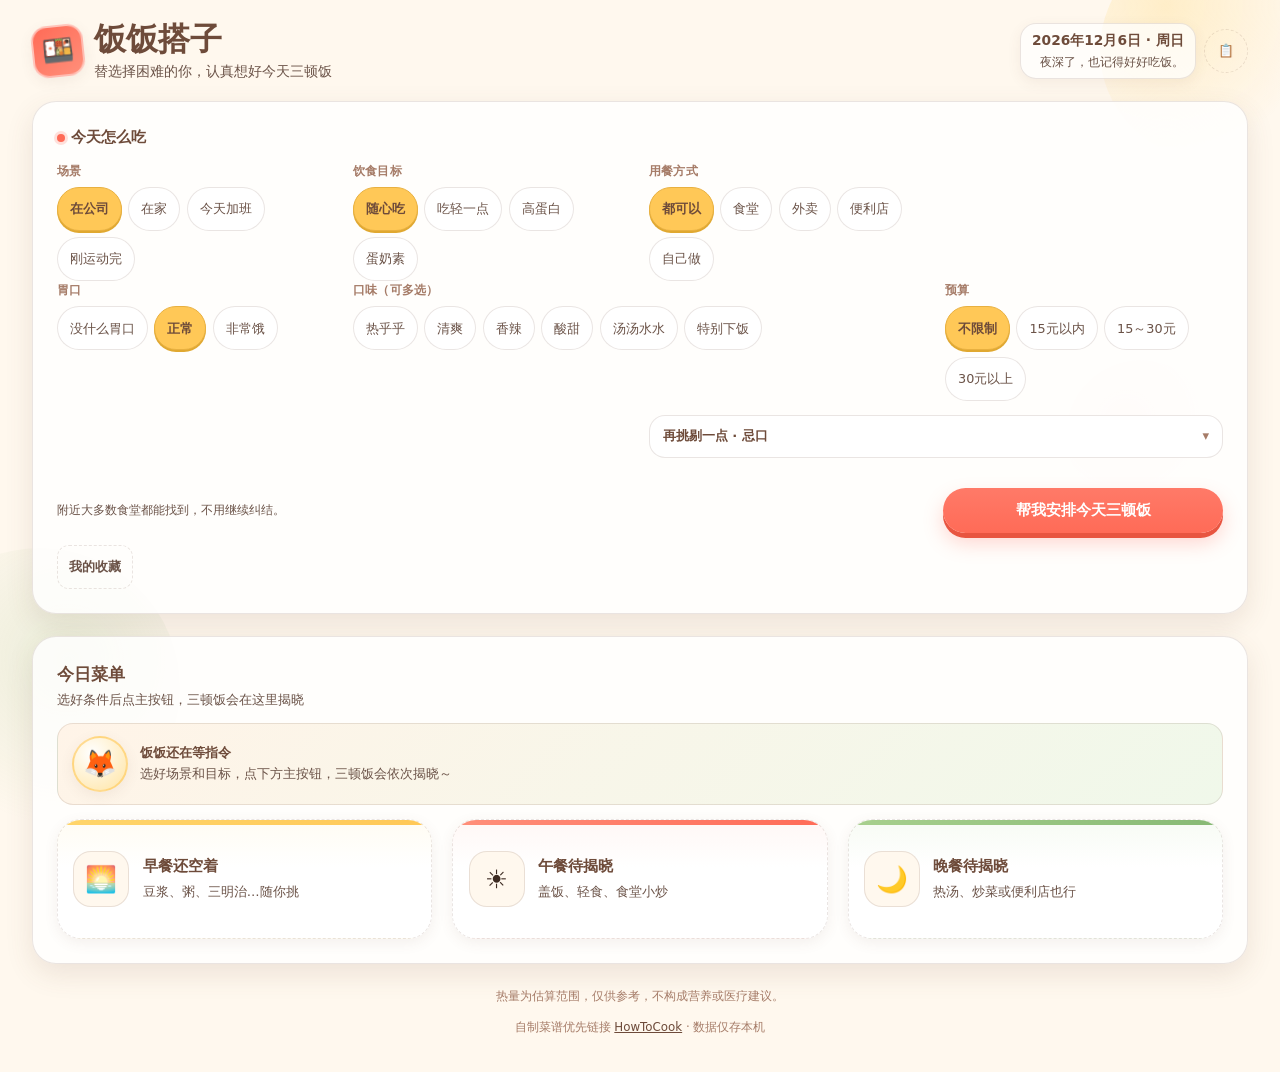
==== index.html @ e209415f "docs(readme): 更新项目文档并添加IDE配置文件 - 添加详细的项目介绍和功能说明 - 补充本地使用和GitHub Pages部署指南 - 增加技术说明和自查清单 - 添加IDE配置文件以" ====
<!DOCTYPE html>
<html lang="zh-CN">
<head>
  <meta charset="UTF-8" />
  <meta name="viewport" content="width=device-width, initial-scale=1, viewport-fit=cover" />
  <meta name="description" content="饭饭搭子 — 替选择困难的你，认真想好今天三顿饭" />
  <meta name="theme-color" content="#FF6B57" />
  <title>饭饭搭子 · 今天吃什么</title>
  <style>
    /* =========================================================
       饭饭搭子 · styles
       分区：变量 / 重置 / 布局 / 筛选 / 卡片 / 抽屉 / 动画
       ========================================================= */
    :root {
      --cream: #FFF8EE;
      --cream-deep: #F5EBD9;
      --tomato: #FF6B57;
      --tomato-deep: #E85540;
      --yolk: #FFC857;
      --yolk-soft: #FFE4A3;
      --avocado: #87B974;
      --avocado-deep: #6FA05C;
      --caramel: #6E4B3A;
      --caramel-soft: #A67C68;
      --ink: #3D2B22;
      --ink-soft: #6B5348;
      --line: rgba(110, 75, 58, 0.14);
      --shadow: 0 10px 28px rgba(110, 75, 58, 0.12);
      --shadow-soft: 0 4px 14px rgba(110, 75, 58, 0.08);
      --radius-lg: 24px;
      --radius-md: 16px;
      --radius-sm: 12px;
      --radius-pill: 999px;
      --font: "PingFang SC", "Hiragino Sans GB", "Microsoft YaHei",
              "Noto Sans SC", "Segoe UI", system-ui, -apple-system, sans-serif;
      --space-page: clamp(12px, 3vw, 32px);
      --panel-padding: clamp(14px, 2vw, 24px);
      --title-size: clamp(1.25rem, 2.5vw, 2rem);
      --card-gap: clamp(12px, 2vw, 20px);
      --safe-b: env(safe-area-inset-bottom, 0px);
      --transition: 0.22s cubic-bezier(0.34, 1.2, 0.64, 1);
      --breakfast: #FFC857;
      --lunch: #FF6B57;
      --dinner: #87B974;
      --touch: 44px;
      --sticky-h: 0px;
    }

    *, *::before, *::after { box-sizing: border-box; }
    html { -webkit-text-size-adjust: 100%; scroll-behavior: smooth; }
    body {
      margin: 0; min-width: 320px; font-family: var(--font);
      color: var(--ink); background: var(--cream); line-height: 1.55;
    }
    button, input { font: inherit; color: inherit; }
    a { color: var(--tomato-deep); }
    :focus-visible { outline: 3px solid var(--yolk); outline-offset: 2px; }
    .sr-only {
      position: absolute; width: 1px; height: 1px; padding: 0; margin: -1px;
      overflow: hidden; clip: rect(0,0,0,0); white-space: nowrap; border: 0;
    }
    [hidden] { display: none !important; }

    .bg-deco { position: fixed; inset: 0; pointer-events: none; z-index: 0; overflow: hidden; }
    .blob { position: absolute; border-radius: 50%; opacity: 0.5; }
    .blob-a {
      width: 220px; height: 220px; top: -60px; right: -40px;
      background: radial-gradient(circle at 30% 30%, var(--yolk-soft), transparent 70%);
    }
    .blob-b {
      width: 280px; height: 280px; bottom: 8%; left: -100px;
      background: radial-gradient(circle at 60% 40%, rgba(135,185,116,0.35), transparent 70%);
    }
    .blob-c {
      width: 150px; height: 150px; top: 40%; right: 5%;
      background: radial-gradient(circle at 40% 40%, rgba(255,107,87,0.16), transparent 70%);
    }

    .page {
      position: relative; z-index: 1;
      width: min(calc(100% - 2 * var(--space-page)), 1280px);
      margin-inline: auto;
      padding: clamp(12px, 2vw, 20px) 0 calc(1.5rem + var(--safe-b) + var(--sticky-h));
    }

    .site-header {
      display: flex; flex-wrap: wrap; align-items: center;
      justify-content: space-between; gap: 0.6rem 1rem;
      margin-bottom: clamp(0.75rem, 2vw, 1.2rem);
      min-width: 0;
    }
    .brand { display: flex; align-items: center; gap: 0.65rem; min-width: 0; flex: 1 1 auto; }
    .brand-mark {
      width: clamp(42px, 8vw, 52px); height: clamp(42px, 8vw, 52px); border-radius: 16px;
      background: linear-gradient(145deg, var(--tomato), #FF8F7A);
      box-shadow: var(--shadow-soft);
      display: grid; place-items: center; font-size: clamp(1.3rem, 3vw, 1.6rem);
      transform: rotate(-6deg);
      border: 2px solid rgba(255,255,255,0.5);
      flex-shrink: 0;
    }
    .brand-text { min-width: 0; }
    .brand-text h1 { margin: 0; font-size: var(--title-size); color: var(--caramel); line-height: 1.2; }
    .brand-text p { margin: 0.15rem 0 0; font-size: clamp(0.75rem, 1.6vw, 0.85rem); color: var(--ink-soft); }
    .header-right { display: flex; align-items: center; gap: 0.5rem; flex-shrink: 0; min-width: 0; }
    .header-meta {
      text-align: right; background: rgba(255,255,255,0.7);
      border: 1.5px solid var(--line); border-radius: var(--radius-md);
      padding: 0.4rem 0.7rem; box-shadow: var(--shadow-soft); min-width: 0; max-width: 100%;
    }
    .header-meta .date { font-size: 0.86rem; font-weight: 600; color: var(--caramel); white-space: nowrap; }
    .header-meta .greet { margin-top: 0.1rem; font-size: 0.76rem; color: var(--ink-soft); max-width: 14rem; }
    .btn-icon {
      width: var(--touch); height: var(--touch); min-height: var(--touch);
      border-radius: 14px; padding: 0; display: inline-grid; place-items: center;
      font-size: 1.15rem; flex-shrink: 0;
    }

    .layout {
      display: flex; flex-direction: column;
      gap: clamp(14px, 2vw, 22px); min-width: 0;
    }

    .panel {
      background: rgba(255,255,255,0.82);
      border: 1.5px solid var(--line);
      border-radius: var(--radius-lg);
      box-shadow: var(--shadow);
      padding: var(--panel-padding);
      position: relative;
      min-width: 0; max-width: 100%;
    }
    .panel-title {
      margin: 0 0 0.75rem; font-size: 0.95rem; color: var(--caramel);
      display: flex; align-items: center; gap: 0.4rem;
    }
    .panel-title .dot {
      width: 8px; height: 8px; border-radius: 50%; background: var(--tomato);
      box-shadow: 0 0 0 3px rgba(255,107,87,0.2);
    }

    .filter-grid {
      display: grid;
      grid-template-columns: repeat(4, minmax(0, 1fr));
      gap: 14px 18px;
      min-width: 0;
    }
    .filter-block { margin: 0; min-width: 0; max-width: 100%; }
    .filter-block--span2 { grid-column: span 2; min-width: 0; }
    .filter-block--span4 { grid-column: 1 / -1; min-width: 0; }
    .filter-label {
      display: block; font-size: 0.76rem; font-weight: 700;
      color: var(--caramel-soft); margin-bottom: 0.4rem; letter-spacing: 0.02em;
    }
    .chip-row { display: flex; flex-wrap: wrap; gap: 0.4rem; min-width: 0; max-width: 100%; }
    .chip {
      appearance: none; border: 1.5px solid var(--line); background: #fff;
      border-radius: var(--radius-pill); padding: 0.45rem 0.75rem;
      min-height: var(--touch); min-width: 0; max-width: 100%;
      font-size: 0.8rem; cursor: pointer; color: var(--ink-soft);
      white-space: nowrap;
      transition: transform var(--transition), background var(--transition),
                  border-color var(--transition), color var(--transition), box-shadow var(--transition);
    }
    .chip:hover { border-color: var(--caramel-soft); color: var(--caramel); transform: translateY(-1px); }
    .chip:active { transform: translateY(1px) scale(0.97); }
    .chip[aria-checked="true"], .chip[aria-pressed="true"] {
      background: var(--yolk); border-color: #E8B040; color: var(--caramel);
      font-weight: 700; box-shadow: 0 2px 0 #E0A830;
    }
    .chip.tag-chip[aria-pressed="true"] {
      background: #FDECEA; border-color: var(--tomato); color: var(--tomato-deep); box-shadow: none;
    }

    .cond-block {
      background: var(--cream); border: 1.5px dashed var(--line);
      border-radius: var(--radius-md); padding: 0.65rem 0.7rem; margin-bottom: 0.75rem;
    }
    .cond-block .filter-label { color: var(--caramel); }

    details.advanced {
      border: 1.5px solid var(--line); border-radius: var(--radius-md);
      background: #fff; margin-bottom: 0.85rem; overflow: hidden;
    }
    details.advanced > summary {
      cursor: pointer; list-style: none; padding: 0.65rem 0.8rem;
      font-size: 0.82rem; font-weight: 700; color: var(--caramel);
      display: flex; align-items: center; justify-content: space-between;
    }
    details.advanced > summary::-webkit-details-marker { display: none; }
    details.advanced > summary::after { content: "▾"; color: var(--caramel-soft); transition: transform 0.2s; }
    details.advanced[open] > summary::after { transform: rotate(180deg); }
    details.advanced .adv-body { padding: 0 0.75rem 0.75rem; }

    .filter-actions {
      display: flex; flex-wrap: wrap; align-items: center; justify-content: space-between;
      gap: 0.75rem 1rem; margin-top: 1rem; min-width: 0;
    }
    .filter-actions .hint { margin: 0; flex: 1 1 12rem; min-width: 0; font-size: 0.78rem; color: var(--ink-soft); }
    .filter-actions .btn-primary { width: auto; min-width: min(280px, 100%); flex: 0 1 280px; }
    .filter-summary {
      display: none; align-items: center; justify-content: space-between; gap: 0.75rem; min-width: 0;
    }
    .filter-summary-text {
      font-size: 0.88rem; color: var(--caramel); font-weight: 600; min-width: 0; flex: 1;
      overflow-wrap: anywhere;
    }
    .panel-controls.is-collapsed .filter-full { display: none; }
    .panel-controls.is-collapsed .filter-summary { display: flex; }
    .panel-controls.is-collapsed .filter-actions { display: none; }
    .soften-banner {
      background: linear-gradient(135deg, #FFF6E8, #F3F9EE);
      border: 1.5px solid rgba(135,185,116,0.4);
      border-radius: var(--radius-md); padding: 0.65rem 0.85rem;
      font-size: 0.82rem; color: var(--ink-soft); margin-bottom: 0.85rem; min-width: 0;
    }
    .soften-banner strong { color: var(--avocado-deep); }
    .sticky-cta {
      display: none; position: sticky; bottom: calc(12px + var(--safe-b));
      z-index: 30; margin-top: 0.5rem;
    }
    .sticky-cta .btn-primary {
      width: 100%;
      box-shadow: 0 5px 0 var(--tomato-deep), 0 12px 28px rgba(255,107,87,0.35);
    }

    .btn {
      appearance: none; border: none; cursor: pointer;
      border-radius: var(--radius-pill); padding: 0.65rem 1.05rem;
      min-height: var(--touch);
      font-weight: 700; display: inline-flex; align-items: center; justify-content: center;
      gap: 0.35rem; text-decoration: none; line-height: 1.2; max-width: 100%;
      transition: transform var(--transition), box-shadow var(--transition), background var(--transition), opacity var(--transition);
    }
    .btn:hover { transform: translateY(-2px); }
    .btn:active { transform: translateY(3px) scale(0.98); box-shadow: none !important; }
    .btn:disabled { opacity: 0.55; cursor: not-allowed; transform: none !important; }
    .btn-primary {
      width: 100%; background: linear-gradient(180deg, #FF7A68, var(--tomato));
      color: #fff; font-size: 0.96rem; padding: 0.85rem 1rem;
      box-shadow: 0 5px 0 var(--tomato-deep), 0 10px 20px rgba(255,107,87,0.28);
    }
    .btn-primary:hover { box-shadow: 0 7px 0 var(--tomato-deep), 0 12px 22px rgba(255,107,87,0.32); }
    .btn-primary:active { box-shadow: 0 2px 0 var(--tomato-deep) !important; transform: translateY(4px) scale(0.99); }
    .btn-secondary {
      background: #fff; color: var(--caramel); border: 1.5px solid var(--line);
      box-shadow: 0 3px 0 rgba(110,75,58,0.12); font-size: 0.82rem; font-weight: 600;
    }
    .btn-secondary:hover { border-color: var(--caramel-soft); box-shadow: 0 4px 0 rgba(110,75,58,0.14); }
    .btn-secondary:active { box-shadow: 0 1px 0 rgba(110,75,58,0.12) !important; }
    .btn-ghost {
      background: transparent; color: var(--ink-soft); border: 1.5px dashed var(--line);
      font-size: 0.8rem; font-weight: 600;
    }
    .btn-ghost:hover { background: rgba(255,255,255,0.7); border-style: solid; color: var(--caramel); }
    .btn-sm { padding: 0.45rem 0.7rem; font-size: 0.8rem; border-radius: var(--radius-sm); min-height: var(--touch); }
    .btn-link {
      background: var(--cream-deep); color: var(--caramel); border: 1.5px solid var(--line);
      box-shadow: none; font-size: 0.76rem; font-weight: 600;
    }
    .btn-link:hover { background: var(--yolk-soft); border-color: #E8B040; }
    .btn-eaten {
      background: linear-gradient(180deg, #9BCB84, var(--avocado));
      color: #fff; border: none;
      box-shadow: 0 3px 0 var(--avocado-deep);
      font-size: 0.82rem; font-weight: 700;
    }
    .btn-eaten:hover { box-shadow: 0 4px 0 var(--avocado-deep); }
    .btn-eaten:active { box-shadow: 0 1px 0 var(--avocado-deep) !important; }
    .btn-danger {
      background: #fff; color: var(--tomato-deep); border: 1.5px solid rgba(255,107,87,0.4);
      font-size: 0.78rem; font-weight: 600;
    }

    .hint { margin: 0.65rem 0 0; font-size: 0.74rem; color: var(--ink-soft); line-height: 1.45; }
    .side-tools { display: flex; flex-wrap: wrap; gap: 0.4rem; margin-top: 0.75rem; }

    .results-head {
      display: flex; flex-wrap: wrap; align-items: flex-start;
      justify-content: space-between; gap: 0.5rem; margin-bottom: 0.85rem;
    }
    .results-head h2 { margin: 0; font-size: 1.05rem; color: var(--caramel); }
    .results-sub { margin: 0.15rem 0 0; font-size: 0.8rem; color: var(--ink-soft); }

    .meal-list {
      display: grid;
      grid-template-columns: repeat(3, minmax(0, 1fr));
      gap: var(--card-gap);
      min-width: 0;
    }
    .meal-card {
      background: #fff; border: 1.5px solid var(--line);
      border-radius: var(--radius-lg); padding: clamp(0.75rem, 1.5vw, 0.95rem);
      box-shadow: var(--shadow-soft); position: relative; overflow: hidden;
      min-width: 0; max-width: 100%;
      opacity: 0; transform: translateY(14px) scale(0.98);
      display: flex; flex-direction: column;
    }
    .meal-card.is-shown {
      opacity: 1; transform: none;
      transition: opacity 0.4s ease, transform 0.45s cubic-bezier(0.34, 1.2, 0.64, 1);
    }
    .meal-card::after {
      content: ""; position: absolute; top: 0; left: 0; right: 0; height: 5px;
    }
    .meal-card[data-meal="breakfast"]::after { background: linear-gradient(90deg, #FFD56A, var(--breakfast)); }
    .meal-card[data-meal="lunch"]::after { background: linear-gradient(90deg, #FF8F7A, var(--lunch)); }
    .meal-card[data-meal="dinner"]::after { background: linear-gradient(90deg, #A8D08E, var(--dinner)); }
    .meal-card[data-meal="breakfast"] { background: linear-gradient(180deg, #FFFCF3 0%, #fff 40%); }
    .meal-card[data-meal="lunch"] { background: linear-gradient(180deg, #FFF7F5 0%, #fff 40%); }
    .meal-card[data-meal="dinner"] { background: linear-gradient(180deg, #F7FBF4 0%, #fff 40%); }
    .meal-card.is-placeholder {
      opacity: 1; transform: none; min-height: 120px;
      display: flex; flex-direction: row; align-items: center; gap: 0.85rem;
      border-style: dashed;
    }
    .meal-card.is-placeholder .ph-emoji {
      width: 56px; height: 56px; border-radius: 18px; display: grid; place-items: center;
      font-size: 1.6rem; background: var(--cream); border: 1.5px solid var(--line); flex-shrink: 0;
    }
    .meal-card.is-placeholder .ph-text strong { display: block; color: var(--caramel); font-size: 0.95rem; }
    .meal-card.is-placeholder .ph-text span { font-size: 0.8rem; color: var(--ink-soft); }
    .meal-card.is-swapping { animation: cardSwap 0.4s ease; }

    .buddy {
      display: flex; align-items: center; gap: 0.75rem;
      margin: 0.2rem 0 0.9rem; padding: 0.75rem 0.85rem;
      background: linear-gradient(135deg, #FFF4E8, #F0F8EA);
      border: 1.5px solid var(--line); border-radius: var(--radius-md);
    }
    .buddy-face {
      width: 56px; height: 56px; border-radius: 50%;
      background: radial-gradient(circle at 35% 30%, #fff, var(--yolk-soft));
      border: 2px solid rgba(255,200,87,0.6);
      display: grid; place-items: center; font-size: 1.7rem; flex-shrink: 0;
      box-shadow: var(--shadow-soft);
    }
    .buddy-text { font-size: 0.84rem; color: var(--ink-soft); }
    .buddy-text strong { color: var(--caramel); }

    .meal-top { display: flex; gap: 0.8rem; align-items: flex-start; }
    .food-visual {
      flex: 0 0 auto; width: 62px; height: 62px; border-radius: 20px;
      background: var(--cream); border: 1.5px solid var(--line);
      display: grid; place-items: center; font-size: 1.9rem; position: relative; overflow: hidden;
    }
    .food-visual .plate {
      position: absolute; inset: 10px; border-radius: 50%;
      border: 2px solid rgba(110,75,58,0.08);
      background: radial-gradient(circle at 35% 30%, #fff, var(--cream-deep));
    }
    .food-visual .emoji { position: relative; z-index: 1; }
    .meal-info { flex: 1; min-width: 0; }
    .meal-badge {
      display: inline-flex; align-items: center; gap: 0.25rem;
      font-size: 0.7rem; font-weight: 700; color: var(--caramel-soft);
      background: rgba(255,255,255,0.8); border-radius: var(--radius-pill);
      padding: 0.12rem 0.5rem; border: 1px solid var(--line); margin-bottom: 0.28rem;
    }
    .channel-pill {
      display: inline-block; margin-left: 0.25rem; font-size: 0.68rem;
      padding: 0.08rem 0.4rem; border-radius: var(--radius-pill);
      background: var(--cream-deep); color: var(--caramel); font-weight: 600;
    }
    .meal-name { margin: 0; font-size: 1.1rem; color: var(--ink); line-height: 1.3; word-break: break-word; }
    .meal-reason { margin: 0.3rem 0 0; font-size: 0.82rem; color: var(--ink-soft); }

    .meta-grid {
      display: grid; grid-template-columns: repeat(2, minmax(0, 1fr));
      gap: 0.38rem; margin: 0.8rem 0 0.65rem;
    }
    @media (min-width: 520px) {
      .meta-grid { grid-template-columns: repeat(3, minmax(0, 1fr)); }
    }
    .meta-item {
      background: rgba(255,248,238,0.85); border-radius: var(--radius-sm);
      padding: 0.38rem 0.48rem; border: 1px solid var(--line); min-width: 0;
    }
    .meta-item .k { display: block; font-size: 0.66rem; color: var(--caramel-soft); }
    .meta-item .v {
      display: block; font-size: 0.8rem; font-weight: 600; color: var(--caramel);
      margin-top: 0.05rem; word-break: break-word;
    }
    .tip-box {
      background: linear-gradient(135deg, #FFF9EF, #F3F9EE);
      border: 1.5px dashed rgba(135,185,116,0.45);
      border-radius: var(--radius-md); padding: 0.5rem 0.65rem;
      font-size: 0.78rem; color: var(--ink-soft); margin-bottom: 0.65rem;
    }
    .tip-box strong { color: var(--avocado-deep); }
    .search-row {
      font-size: 0.76rem; color: var(--ink-soft); margin-bottom: 0.65rem;
      display: flex; flex-wrap: wrap; gap: 0.25rem 0.45rem; align-items: center;
    }
    .search-row code {
      background: var(--cream-deep); border-radius: 6px; padding: 0.1rem 0.38rem;
      font-family: ui-monospace, Consolas, monospace; font-size: 0.74rem; color: var(--caramel);
    }
    .card-actions {
      display: grid; grid-template-columns: repeat(2, minmax(0, 1fr));
      gap: 0.45rem; margin-top: auto; padding-top: 0.35rem;
    }
    .card-actions .btn, .card-actions a.btn { width: 100%; min-width: 0; }
    .card-actions .btn-full { grid-column: 1 / -1; }

    .bottom-actions {
      display: flex; flex-wrap: wrap; gap: 0.45rem;
      margin-top: 0.95rem; padding-top: 0.85rem; border-top: 1.5px dashed var(--line);
    }
    .bottom-actions .btn { flex: 1 1 auto; min-width: 7.2rem; }

    .no-match {
      background: #FFF4F1; border: 1.5px solid rgba(255,107,87,0.35);
      border-radius: var(--radius-md); padding: clamp(1rem, 3vw, 1.4rem);
      text-align: center; width: 100%; min-width: 0; grid-column: 1 / -1;
    }
    .no-match h3 { margin: 0 0 0.35rem; color: var(--tomato-deep); font-size: 0.96rem; }
    .no-match p { margin: 0 0 0.75rem; font-size: 0.84rem; color: var(--ink-soft); }

    /* 历史抽屉 */
    .drawer-mask {
      position: fixed; inset: 0; background: rgba(61,43,34,0.35);
      z-index: 40; opacity: 0; pointer-events: none; transition: opacity 0.25s ease;
    }
    .drawer-mask.is-open { opacity: 1; pointer-events: auto; }
    .history-drawer {
      position: fixed; z-index: 45; background: var(--cream);
      box-shadow: var(--shadow); display: flex; flex-direction: column;
      transition: transform 0.3s cubic-bezier(0.34, 1.1, 0.64, 1);
    }
    @media (min-width: 768px) {
      .history-drawer {
        top: 0; right: 0; bottom: 0; width: min(400px, 92vw);
        transform: translateX(105%); border-left: 1.5px solid var(--line);
      }
      .history-drawer.is-open { transform: translateX(0); }
    }
    @media (max-width: 767px) {
      .history-drawer {
        left: 0; right: 0; bottom: 0;
        height: min(88dvh, 100%); max-height: 100dvh;
        border-radius: 20px 20px 0 0; transform: translateY(105%);
        padding-bottom: var(--safe-b);
      }
      .history-drawer.is-open { transform: translateY(0); }
      .history-drawer .drawer-handle {
        width: 40px; height: 4px; border-radius: 4px; background: var(--line);
        margin: 0.55rem auto 0.2rem;
      }
    }
    .drawer-head {
      display: flex; align-items: center; justify-content: space-between;
      gap: 0.5rem; padding: 0.9rem 1rem 0.55rem; border-bottom: 1.5px solid var(--line);
    }
    .drawer-head h2 { margin: 0; font-size: 1rem; color: var(--caramel); }
    .drawer-tabs {
      display: flex; gap: 0.35rem; padding: 0.65rem 1rem 0;
    }
    .drawer-tabs .chip { font-size: 0.76rem; }
    .drawer-body {
      flex: 1; overflow: auto; padding: 0.7rem 1rem 1rem;
      -webkit-overflow-scrolling: touch;
    }
    .hist-item {
      background: #fff; border: 1.5px solid var(--line); border-radius: var(--radius-md);
      padding: 0.65rem 0.7rem; margin-bottom: 0.5rem;
    }
    .hist-item .hist-top {
      display: flex; justify-content: space-between; gap: 0.4rem; align-items: flex-start;
      margin-bottom: 0.3rem;
    }
    .hist-item .hist-time { font-size: 0.78rem; font-weight: 700; color: var(--caramel); }
    .hist-item .hist-action {
      font-size: 0.7rem; font-weight: 600; color: var(--tomato-deep);
      background: #FDECEA; border-radius: var(--radius-pill); padding: 0.1rem 0.45rem;
      white-space: nowrap;
    }
    .hist-item .hist-names { font-size: 0.8rem; color: var(--ink-soft); line-height: 1.4; }
    .hist-item .hist-actions {
      display: flex; flex-wrap: wrap; gap: 0.35rem; margin-top: 0.5rem;
    }
    .drawer-foot {
      padding: 0.65rem 1rem calc(0.85rem + var(--safe-b));
      border-top: 1.5px solid var(--line); background: rgba(255,248,238,0.95);
    }

    .toast-host {
      position: fixed; left: 50%; bottom: calc(1.2rem + var(--safe-b) + var(--sticky-h));
      transform: translateX(-50%); z-index: 60; width: min(92vw, 360px); pointer-events: none;
    }
    .toast {
      background: var(--caramel); color: #fff; padding: 0.7rem 1rem;
      border-radius: var(--radius-md); box-shadow: var(--shadow);
      font-size: 0.86rem; text-align: center; opacity: 0;
      transform: translateY(12px); transition: opacity 0.25s ease, transform 0.25s ease;
    }
    .toast.is-on { opacity: 1; transform: translateY(0); }

    .site-footer {
      margin-top: 1.4rem; text-align: center; font-size: 0.74rem;
      color: var(--caramel-soft); line-height: 1.6; padding: 0 0.5rem;
    }
    .site-footer a { color: var(--caramel); }

    @keyframes cardSwap {
      0% { transform: scale(1); }
      40% { transform: scale(0.96) rotateY(8deg); opacity: 0.65; }
      100% { transform: scale(1) rotateY(0); opacity: 1; }
    }
    @media (prefers-reduced-motion: reduce) {
      html { scroll-behavior: auto; }
      *, *::before, *::after {
        animation-duration: 0.01ms !important;
        animation-iteration-count: 1 !important;
        transition-duration: 0.01ms !important;
      }
      .meal-card { opacity: 1; transform: none; }
      .btn:hover, .chip:hover { transform: none; }
      .history-drawer, .drawer-mask { transition: none; }
    }
    /* Tablet */
    @media (max-width: 1023px) {
      .filter-grid { grid-template-columns: repeat(2, minmax(0, 1fr)); }
      .filter-block--span2 { grid-column: 1 / -1; }
      .meal-list { grid-template-columns: 1fr; }
      .filter-actions .btn-primary { flex: 1 1 100%; width: 100%; min-width: 0; }
      .meta-grid { grid-template-columns: repeat(3, minmax(0, 1fr)); }
    }

    /* Phone */
    @media (max-width: 767px) {
      :root { --sticky-h: 72px; }
      .header-meta {
        padding: 0.2rem 0; background: none; border: none; box-shadow: none;
      }
      .header-meta .date { font-size: 0.72rem; }
      .header-meta .greet { display: none; }
      .brand-text p { display: none; }
      .filter-grid { grid-template-columns: 1fr; gap: 12px; }
      .filter-block--span2 { grid-column: auto; }
      .filter-mobile-collapse { display: none; }
      .panel-controls:not(.is-collapsed) .more-panel { display: block; }
      .filter-actions { display: none; }
      .sticky-cta { display: block; }
      .meta-grid { grid-template-columns: repeat(2, minmax(0, 1fr)); }
      .bottom-actions .btn { min-width: calc(50% - 0.3rem); }
    }

    @media (min-width: 768px) {
      .more-panel { display: none !important; }
      .sticky-cta { display: none !important; }
      .filter-mobile-collapse { display: block; }
    }

    details.more-panel {
      border: 1.5px solid var(--line); border-radius: var(--radius-md);
      background: #fff; margin-top: 12px; overflow: hidden; min-width: 0;
    }
    details.more-panel > summary {
      cursor: pointer; list-style: none; padding: 0.7rem 0.85rem;
      min-height: var(--touch); font-size: 0.84rem; font-weight: 700; color: var(--caramel);
      display: flex; align-items: center; justify-content: space-between; gap: 0.5rem;
    }
    details.more-panel > summary::-webkit-details-marker { display: none; }
    details.more-panel > summary::after { content: "▾"; color: var(--caramel-soft); }
    details.more-panel[open] > summary::after { transform: rotate(180deg); }
    details.more-panel .more-body { padding: 0 0.85rem 0.9rem; display: grid; gap: 0.85rem; min-width: 0; }
  </style>
</head>
<body>
  <div class="bg-deco" aria-hidden="true">
    <div class="blob blob-a"></div>
    <div class="blob blob-b"></div>
    <div class="blob blob-c"></div>
  </div>

  <div class="page">
    <header class="site-header">
      <div class="brand">
        <div class="brand-mark" aria-hidden="true">🍱</div>
        <div class="brand-text">
          <h1>饭饭搭子</h1>
          <p>替选择困难的你，认真想好今天三顿饭</p>
        </div>
      </div>
      <div class="header-right">
        <div class="header-meta">
          <div class="date" id="todayDate">—</div>
          <div class="greet" id="greeting">你好呀</div>
        </div>
        <button type="button" class="btn btn-ghost btn-icon" id="btnOpenHistory" aria-haspopup="dialog" aria-label="历史记录" title="历史记录">📋</button>
      </div>
    </header>

    <main class="layout">
      <!-- 顶部筛选 -->
      <section class="panel panel-controls" id="filterPanel" aria-label="筛选与安排">
        <div class="filter-summary" id="filterSummary">
          <div class="filter-summary-text" id="filterSummaryText">—</div>
          <button type="button" class="btn btn-secondary btn-sm" id="btnEditFilters">修改</button>
        </div>

        <div class="filter-full" id="filterFull">
          <h2 class="panel-title"><span class="dot" aria-hidden="true"></span>今天怎么吃</h2>

          <div class="filter-grid" id="primaryFilters">
            <div class="filter-block">
              <span class="filter-label" id="labelScene">场景</span>
              <div class="chip-row" role="radiogroup" aria-labelledby="labelScene" id="sceneGroup">
                <button type="button" class="chip" data-scene="office" role="radio" aria-checked="true">在公司</button>
                <button type="button" class="chip" data-scene="home" role="radio" aria-checked="false">在家</button>
                <button type="button" class="chip" data-scene="overtime" role="radio" aria-checked="false">今天加班</button>
                <button type="button" class="chip" data-scene="post_workout" role="radio" aria-checked="false">刚运动完</button>
              </div>
            </div>
            <div class="filter-block">
              <span class="filter-label" id="labelGoal">饮食目标</span>
              <div class="chip-row" role="radiogroup" aria-labelledby="labelGoal" id="goalGroup">
                <button type="button" class="chip" data-goal="casual" role="radio" aria-checked="true">随心吃</button>
                <button type="button" class="chip" data-goal="light" role="radio" aria-checked="false">吃轻一点</button>
                <button type="button" class="chip" data-goal="high_protein" role="radio" aria-checked="false">高蛋白</button>
                <button type="button" class="chip" data-goal="ovo_lacto" role="radio" aria-checked="false">蛋奶素</button>
              </div>
            </div>
            <div class="filter-block">
              <span class="filter-label" id="labelChannel">用餐方式</span>
              <div class="chip-row" role="radiogroup" aria-labelledby="labelChannel" id="channelGroup">
                <button type="button" class="chip" data-channel="any" role="radio" aria-checked="true">都可以</button>
                <button type="button" class="chip" data-channel="canteen" role="radio" aria-checked="false">食堂</button>
                <button type="button" class="chip" data-channel="takeout" role="radio" aria-checked="false">外卖</button>
                <button type="button" class="chip" data-channel="convenience" role="radio" aria-checked="false">便利店</button>
                <button type="button" class="chip" data-channel="home_cook" role="radio" aria-checked="false">自己做</button>
              </div>
            </div>
          </div>

          <details class="more-panel" id="morePanel">
            <summary id="morePanelSummary">⚙️ 更多条件</summary>
            <div class="more-body" id="moreBody"></div>
          </details>

          <div class="filter-grid" id="secondaryFilters">
            <div class="filter-block">
              <span class="filter-label" id="labelHunger">胃口</span>
              <div class="chip-row" role="radiogroup" aria-labelledby="labelHunger" id="hungerGroup">
                <button type="button" class="chip" data-hunger="low" role="radio" aria-checked="false">没什么胃口</button>
                <button type="button" class="chip" data-hunger="normal" role="radio" aria-checked="true">正常</button>
                <button type="button" class="chip" data-hunger="starving" role="radio" aria-checked="false">非常饿</button>
              </div>
            </div>
            <div class="filter-block filter-block--span2">
              <span class="filter-label" id="labelTaste">口味（可多选）</span>
              <div class="chip-row" role="group" aria-labelledby="labelTaste" id="tasteGroup">
                <button type="button" class="chip" data-taste="hot" aria-pressed="false">热乎乎</button>
                <button type="button" class="chip" data-taste="refreshing" aria-pressed="false">清爽</button>
                <button type="button" class="chip" data-taste="spicy" aria-pressed="false">香辣</button>
                <button type="button" class="chip" data-taste="sweet_sour" aria-pressed="false">酸甜</button>
                <button type="button" class="chip" data-taste="soupy" aria-pressed="false">汤汤水水</button>
                <button type="button" class="chip" data-taste="rice_friendly" aria-pressed="false">特别下饭</button>
              </div>
            </div>
            <div class="filter-block">
              <span class="filter-label" id="labelBudget">预算</span>
              <div class="chip-row" role="radiogroup" aria-labelledby="labelBudget" id="budgetGroup">
                <button type="button" class="chip" data-budget="any" role="radio" aria-checked="true">不限制</button>
                <button type="button" class="chip" data-budget="under15" role="radio" aria-checked="false">15元以内</button>
                <button type="button" class="chip" data-budget="15to30" role="radio" aria-checked="false">15～30元</button>
                <button type="button" class="chip" data-budget="over30" role="radio" aria-checked="false">30元以上</button>
              </div>
            </div>
            <div class="filter-block filter-block--span2">
              <div class="cond-block" id="homeCookExtras" hidden>
                <div class="filter-block" style="margin-bottom:0.55rem">
                  <span class="filter-label" id="labelEquip">厨具</span>
                  <div class="chip-row" role="radiogroup" aria-labelledby="labelEquip" id="equipGroup">
                    <button type="button" class="chip" data-equip="any" role="radio" aria-checked="true">不限</button>
                    <button type="button" class="chip" data-equip="wok" role="radio" aria-checked="false">炒锅</button>
                    <button type="button" class="chip" data-equip="microwave" role="radio" aria-checked="false">微波炉</button>
                    <button type="button" class="chip" data-equip="rice_cooker" role="radio" aria-checked="false">电饭煲</button>
                    <button type="button" class="chip" data-equip="none" role="radio" aria-checked="false">几乎不用开火</button>
                  </div>
                </div>
                <div class="filter-block" style="margin-bottom:0">
                  <span class="filter-label" id="labelPrep">做饭时间</span>
                  <div class="chip-row" role="radiogroup" aria-labelledby="labelPrep" id="prepGroup">
                    <button type="button" class="chip" data-prep="any" role="radio" aria-checked="true">不着急</button>
                    <button type="button" class="chip" data-prep="10" role="radio" aria-checked="false">10 分钟</button>
                    <button type="button" class="chip" data-prep="20" role="radio" aria-checked="false">20 分钟</button>
                    <button type="button" class="chip" data-prep="30" role="radio" aria-checked="false">30 分钟</button>
                  </div>
                </div>
              </div>
              <div class="cond-block" id="takeoutExtras" hidden>
                <div class="filter-block" style="margin-bottom:0">
                  <span class="filter-label" id="labelWait">可接受等待</span>
                  <div class="chip-row" role="radiogroup" aria-labelledby="labelWait" id="waitGroup">
                    <button type="button" class="chip" data-wait="any" role="radio" aria-checked="true">不限</button>
                    <button type="button" class="chip" data-wait="20" role="radio" aria-checked="false">20 分钟内</button>
                    <button type="button" class="chip" data-wait="30" role="radio" aria-checked="false">30 分钟内</button>
                    <button type="button" class="chip" data-wait="45" role="radio" aria-checked="false">45 分钟内</button>
                  </div>
                </div>
              </div>
            </div>
            <div class="filter-block filter-block--span2">
              <details class="advanced" id="advancedBox">
                <summary>再挑剔一点 · 忌口</summary>
                <div class="adv-body">
                  <div class="chip-row" role="group" aria-label="忌口" id="tagGroup">
                    <button type="button" class="chip tag-chip" data-tag="noSpicy" aria-pressed="false">不辣</button>
                    <button type="button" class="chip tag-chip" data-tag="noBeef" aria-pressed="false">不吃牛肉</button>
                    <button type="button" class="chip tag-chip" data-tag="noPork" aria-pressed="false">不吃猪肉</button>
                    <button type="button" class="chip tag-chip" data-tag="noSeafood" aria-pressed="false">不吃海鲜</button>
                    <button type="button" class="chip tag-chip" data-tag="noEgg" aria-pressed="false">不吃鸡蛋</button>
                    <button type="button" class="chip tag-chip" data-tag="noMilk" aria-pressed="false">不喝牛奶</button>
                    <button type="button" class="chip tag-chip" data-tag="noNuts" aria-pressed="false">不吃花生坚果</button>
                  </div>
                </div>
              </details>
            </div>
          </div>

          <div class="filter-actions">
            <p class="hint" id="modeHint">今天已经做了很多决定，吃什么就交给我吧。</p>
            <button type="button" class="btn btn-primary" id="btnArrange">帮我安排今天三顿饭</button>
          </div>
          <div class="side-tools">
            <button type="button" class="btn btn-ghost btn-sm" id="btnToggleFav" aria-expanded="false">我的收藏</button>
          </div>
          <div id="favPanel" hidden style="margin-top:0.7rem">
            <ul id="favList" style="list-style:none;margin:0;padding:0;display:grid;gap:0.4rem;max-height:180px;overflow:auto"></ul>
            <p class="hint" id="favEmpty" hidden>还没有收藏。</p>
          </div>
        </div>
      </section>

      <!-- 下方结果 -->
      <section class="panel panel-results" id="resultsPanel" aria-label="今日三餐" aria-live="polite">
        <div class="results-head">
          <div>
            <h2>今日菜单</h2>
            <p class="results-sub" id="resultsSub">选好条件后点主按钮，三顿饭会在这里揭晓</p>
          </div>
        </div>
        <div id="softenNotice" class="soften-banner" hidden></div>
        <div id="resultsArea"></div>
        <div class="bottom-actions" id="bottomActions" hidden>
          <button type="button" class="btn btn-secondary" id="btnRerollAll">全部换一组</button>
          <button type="button" class="btn btn-eaten" id="btnEatToday">今天就吃这套</button>
          <button type="button" class="btn btn-secondary" id="btnFavorite">收藏今天</button>
          <button type="button" class="btn btn-secondary" id="btnCopy">复制今日菜单</button>
        </div>
      </section>
    </main>

    <div class="sticky-cta" id="stickyCta">
      <button type="button" class="btn btn-primary" id="btnArrangeSticky">帮我安排今天三顿饭</button>
    </div>

    <footer class="site-footer">
      <p>热量为估算范围，仅供参考，不构成营养或医疗建议。</p>
      <p>
        自制菜谱优先链接
        <a href="https://github.com/Anduin2017/HowToCook" target="_blank" rel="noopener noreferrer">HowToCook</a>
        · 数据仅存本机
      </p>
    </footer>
  </div>

  <!-- 历史抽屉 -->
  <div class="drawer-mask" id="drawerMask" hidden></div>
  <aside class="history-drawer" id="historyDrawer" role="dialog" aria-modal="true" aria-labelledby="histTitle" hidden>
    <div class="drawer-handle" aria-hidden="true"></div>
    <div class="drawer-head">
      <h2 id="histTitle">历史记录</h2>
      <button type="button" class="btn btn-ghost btn-sm" id="btnCloseHistory" aria-label="关闭">关闭</button>
    </div>
    <div class="drawer-tabs" role="tablist">
      <button type="button" class="chip" id="tabRecommend" role="tab" aria-selected="true" aria-pressed="true">推荐历史</button>
      <button type="button" class="chip" id="tabEaten" role="tab" aria-selected="false" aria-pressed="false">真正吃过</button>
    </div>
    <div class="drawer-body" id="drawerBody"></div>
    <div class="drawer-foot" id="drawerFoot">
      <button type="button" class="btn btn-danger btn-sm" id="btnClearHistory" style="width:100%">清空全部推荐历史</button>
    </div>
  </aside>

  <div class="toast-host" aria-live="assertive" aria-atomic="true">
    <div class="toast" id="toast" role="status"></div>
  </div>

  <script>
  /* =========================================================
     饭饭搭子 · app
     1. 常量与存储
     2. 菜品数据 DISHES（可拆 JSON）
     3. 工具 / 种子随机
     4. 设置与历史读写
     5. 筛选与推荐引擎
     6. 生成 / 恢复（独立函数）
     7. UI 渲染
     8. 事件与初始化
     ========================================================= */
  (function () {
    "use strict";

    /* ---------- 1. 常量 ---------- */
    var STORAGE = {
      settings: "fanfan_settings_v2",
      currentMenu: "fanfan_current_menu_v2",
      recommendHistory: "fanfan_recommend_history_v2",
      eatenHistory: "fanfan_eaten_history_v2",
      favorites: "fanfan_favorites_v2",
      hasArranged: "fanfan_has_arranged_v2"
    };

    var MEAL_LABEL = { breakfast: "早餐", lunch: "午餐", dinner: "晚餐" };
    var MEAL_EMOJI = { breakfast: "🌅", lunch: "☀️", dinner: "🌙" };
    var SPICY_LABEL = ["不辣", "微辣", "中辣", "重辣"];
    var DIFF_LABEL = ["轻松", "一般", "要动手"];
    var FILL_LABEL = ["轻盈", "适中", "很顶饱"];
    var CHANNEL_LABEL = {
      canteen: "食堂", takeout: "外卖", convenience: "便利店", home_cook: "自己做"
    };
    var ACTION_LABEL = {
      first: "首次安排",
      reroll: "重新换一组",
      swap_breakfast: "换了早餐",
      swap_lunch: "换了午餐",
      swap_dinner: "换了晚餐",
      restore: "恢复显示"
    };
    var SCENE_HINT = {
      office: "附近大多数食堂都能找到，不用继续纠结。",
      home: "在家就好好吃饭，不用将就。",
      overtime: "加班也要喂饱自己，简单顶饱就好。",
      post_workout: "运动完补一点，蛋白和碳水都照顾到。"
    };
    var HOWTOCOOK = "https://github.com/Anduin2017/HowToCook/blob/master/";
    var MEALS = ["breakfast", "lunch", "dinner"];

    /* ---------- 2. 菜品数据 ----------
       channels 互斥倾向：每道菜主打 1 种渠道（少数可 2，但禁止 takeout+home_cook 混标）
       prepMinutes = 自己做耗时；takeoutWait = 外卖等待；两者分开
    ------------------------------------------------------- */
    var DISHES = [
      /* ===== 早餐 · 自制 ===== */
      {
        id: "hc-b-oat", name: "牛奶燕麦", emoji: "🥣",
        meals: ["breakfast"], scenes: ["home", "office", "post_workout"],
        goals: ["casual", "light", "high_protein", "ovo_lacto"],
        channels: ["home_cook"], budget: "under15", hunger: ["low", "normal"],
        tasteTags: ["hot", "refreshing"], prepMinutes: 8, takeoutWait: null,
        equipment: ["none", "microwave"], allergens: ["milk"],
        spicy: 0, fullness: 1, difficulty: 0, protein: "乳制品", staple: "燕麦",
        calRange: "280–380 kcal",
        reason: "出门前十分钟搞定，胃和大脑都不会空着。",
        tip: "可加香蕉片，甜度自然一点。",
        searchQuery: "", orderTip: "", canteenKeyword: "",
        recipePath: "dishes/breakfast/牛奶燕麦.md"
      },
      {
        id: "hc-b-egg-sand", name: "鸡蛋三明治", emoji: "🥪",
        meals: ["breakfast"], scenes: ["home", "office"],
        goals: ["casual", "high_protein", "ovo_lacto"],
        channels: ["home_cook"], budget: "under15", hunger: ["normal"],
        tasteTags: ["hot"], prepMinutes: 12, takeoutWait: null,
        equipment: ["wok", "none"], allergens: ["egg"],
        spicy: 0, fullness: 1, difficulty: 0, protein: "鸡蛋", staple: "面包",
        calRange: "320–450 kcal",
        reason: "蛋白质够用，还能单手吃完赶地铁。",
        tip: "全麦片酱少抹一半，更清爽。",
        searchQuery: "", orderTip: "", canteenKeyword: "",
        recipePath: "dishes/breakfast/鸡蛋三明治.md"
      },
      {
        id: "hc-b-steam-egg", name: "蒸水蛋", emoji: "🍮",
        meals: ["breakfast", "dinner"], scenes: ["home", "overtime"],
        goals: ["casual", "light", "high_protein", "ovo_lacto"],
        channels: ["home_cook"], budget: "under15", hunger: ["low", "normal"],
        tasteTags: ["hot", "soupy"], prepMinutes: 15, takeoutWait: null,
        equipment: ["rice_cooker", "microwave", "none"], allergens: ["egg"],
        spicy: 0, fullness: 0, difficulty: 0, protein: "鸡蛋", staple: "无主食",
        calRange: "120–180 kcal",
        reason: "温柔好消化，适合还没完全醒过来的早晨。",
        tip: "蛋液过筛，加温水约 1.5 倍更滑。",
        searchQuery: "", orderTip: "", canteenKeyword: "",
        recipePath: "dishes/breakfast/蒸水蛋.md"
      },
      {
        id: "hc-b-oat-cake", name: "燕麦鸡蛋饼", emoji: "🥞",
        meals: ["breakfast"], scenes: ["home", "post_workout"],
        goals: ["light", "high_protein", "ovo_lacto"],
        channels: ["home_cook"], budget: "under15", hunger: ["normal"],
        tasteTags: ["hot"], prepMinutes: 15, takeoutWait: null,
        equipment: ["wok"], allergens: ["egg"],
        spicy: 0, fullness: 1, difficulty: 1, protein: "鸡蛋", staple: "燕麦",
        calRange: "300–400 kcal",
        reason: "比普通煎饼多一点纤维，十点不容易饿。",
        tip: "面糊稍稀，烙出来更软。",
        searchQuery: "", orderTip: "", canteenKeyword: "",
        recipePath: "dishes/breakfast/燕麦鸡蛋饼.md"
      },
      {
        id: "hc-b-soft-egg", name: "溏心蛋 + 全麦面包", emoji: "🥚",
        meals: ["breakfast"], scenes: ["home", "post_workout", "office"],
        goals: ["light", "high_protein", "ovo_lacto"],
        channels: ["home_cook"], budget: "under15", hunger: ["normal"],
        tasteTags: ["refreshing"], prepMinutes: 10, takeoutWait: null,
        equipment: ["none", "wok"], allergens: ["egg"],
        spicy: 0, fullness: 1, difficulty: 0, protein: "鸡蛋", staple: "面包",
        calRange: "280–380 kcal",
        reason: "蛋白完整、碳水可控，轻负担早餐。",
        tip: "水开后约 6–7 分钟，冰水激一下好剥。",
        searchQuery: "", orderTip: "", canteenKeyword: "",
        recipePath: "dishes/breakfast/溏心蛋.md"
      },
      {
        id: "hc-b-scramble", name: "美式炒蛋", emoji: "🧀",
        meals: ["breakfast"], scenes: ["home"],
        goals: ["casual", "high_protein", "ovo_lacto"],
        channels: ["home_cook"], budget: "under15", hunger: ["low", "normal"],
        tasteTags: ["hot"], prepMinutes: 10, takeoutWait: null,
        equipment: ["wok"], allergens: ["egg", "milk"],
        spicy: 0, fullness: 1, difficulty: 0, protein: "鸡蛋", staple: "无主食",
        calRange: "200–320 kcal",
        reason: "软嫩炒蛋自带安慰属性。",
        tip: "离火前关火余热炒，蛋更嫩。",
        searchQuery: "", orderTip: "", canteenKeyword: "",
        recipePath: "dishes/breakfast/美式炒蛋.md"
      },

      /* ===== 早餐 · 便利店 ===== */
      {
        id: "cv-b-onigiri", name: "饭团 + 无糖豆浆", emoji: "🍙",
        meals: ["breakfast"], scenes: ["office", "overtime", "post_workout"],
        goals: ["casual", "light", "ovo_lacto"],
        channels: ["convenience"], budget: "under15", hunger: ["low", "normal"],
        tasteTags: ["refreshing"], prepMinutes: null, takeoutWait: null,
        equipment: [], allergens: [],
        spicy: 0, fullness: 1, difficulty: 0, protein: "豆制品", staple: "米饭",
        calRange: "300–420 kcal",
        reason: "便利店两分钟拿齐，不用思考。",
        tip: "选烤制饭团比油炸更清爽。",
        searchQuery: "饭团 豆浆", orderTip: "优先无糖豆浆，配一个茶蛋更顶。", canteenKeyword: "",
        recipePath: ""
      },
      {
        id: "cv-b-oden", name: "关东煮拼盘 + 米饭", emoji: "🍢",
        meals: ["breakfast", "dinner"], scenes: ["office", "overtime"],
        goals: ["casual", "light"],
        channels: ["convenience"], budget: "15to30", hunger: ["normal"],
        tasteTags: ["hot", "soupy"], prepMinutes: null, takeoutWait: null,
        equipment: [], allergens: [],
        spicy: 0, fullness: 1, difficulty: 0, protein: "综合", staple: "米饭",
        calRange: "350–500 kcal",
        reason: "热汤暖胃，加班早到也友好。",
        tip: "多选豆腐、鱼丸，少选油炸物。",
        searchQuery: "关东煮", orderTip: "自助夹取，汤多一点。", canteenKeyword: "",
        recipePath: ""
      },
      {
        id: "cv-b-sandwich", name: "便利店全麦三明治", emoji: "🥪",
        meals: ["breakfast"], scenes: ["office", "post_workout"],
        goals: ["casual", "light", "high_protein", "ovo_lacto"],
        channels: ["convenience"], budget: "under15", hunger: ["normal"],
        tasteTags: ["refreshing"], prepMinutes: null, takeoutWait: null,
        equipment: [], allergens: ["egg", "milk"],
        spicy: 0, fullness: 1, difficulty: 0, protein: "鸡蛋", staple: "面包",
        calRange: "280–400 kcal",
        reason: "冷链早餐，赶会路上也能吃。",
        tip: "看配料表选蛋白含量更高的款。",
        searchQuery: "全麦三明治", orderTip: "配一瓶无糖茶更搭。", canteenKeyword: "",
        recipePath: ""
      },

      /* ===== 早餐 · 食堂 / 外卖 ===== */
      {
        id: "ct-b-congee", name: "皮蛋瘦肉粥套餐", emoji: "🍚",
        meals: ["breakfast"], scenes: ["office", "overtime"],
        goals: ["casual", "light"],
        channels: ["canteen"], budget: "under15", hunger: ["low", "normal"],
        tasteTags: ["hot", "soupy"], prepMinutes: null, takeoutWait: null,
        equipment: [], allergens: ["pork", "egg"],
        spicy: 0, fullness: 2, difficulty: 0, protein: "猪肉", staple: "粥",
        calRange: "350–500 kcal",
        reason: "写字楼粥档常驻，养胃又顶事。",
        tip: "可加半个茶叶蛋补蛋白。",
        searchQuery: "", orderTip: "", canteenKeyword: "粥品档 / 早点窗口",
        recipePath: ""
      },
      {
        id: "to-b-youtiao", name: "豆浆油条套餐", emoji: "🥖",
        meals: ["breakfast"], scenes: ["office", "home"],
        goals: ["casual"],
        channels: ["takeout"], budget: "under15", hunger: ["normal", "starving"],
        tasteTags: ["hot"], prepMinutes: null, takeoutWait: 25,
        equipment: [], allergens: [],
        spicy: 0, fullness: 2, difficulty: 0, protein: "豆制品", staple: "面点",
        calRange: "400–550 kcal",
        reason: "经典续命早套，特别饿的早上很管用。",
        tip: "选无糖豆浆，油条可减半。",
        searchQuery: "豆浆油条 早餐套餐", orderTip: "备注少油 / 无糖豆浆。", canteenKeyword: "",
        recipePath: ""
      },
      {
        id: "to-b-bao", name: "包子粥品外卖", emoji: "🥟",
        meals: ["breakfast"], scenes: ["office", "overtime", "home"],
        goals: ["casual"],
        channels: ["takeout"], budget: "15to30", hunger: ["normal", "starving"],
        tasteTags: ["hot"], prepMinutes: null, takeoutWait: 30,
        equipment: [], allergens: ["pork"],
        spicy: 0, fullness: 2, difficulty: 0, protein: "猪肉", staple: "面点",
        calRange: "450–600 kcal",
        reason: "热腾腾送到工位，纠结终结者。",
        tip: "素包 + 肉包各一更平衡。",
        searchQuery: "包子 粥 早餐", orderTip: "备注多给醋和辣椒可选。", canteenKeyword: "",
        recipePath: ""
      },
      {
        id: "ct-b-tea-egg", name: "茶叶蛋 + 豆浆 + 馒头", emoji: "🥚",
        meals: ["breakfast"], scenes: ["office"],
        goals: ["casual", "ovo_lacto", "light"],
        channels: ["canteen"], budget: "under15", hunger: ["low", "normal"],
        tasteTags: ["hot"], prepMinutes: null, takeoutWait: null,
        equipment: [], allergens: ["egg"],
        spicy: 0, fullness: 1, difficulty: 0, protein: "鸡蛋", staple: "面点",
        calRange: "300–420 kcal",
        reason: "食堂早档最稳的三件套。",
        tip: "馒头可换成杂粮窝头。",
        searchQuery: "", orderTip: "", canteenKeyword: "早点 / 主食窗口",
        recipePath: ""
      },
      {
        id: "hc-b-corn", name: "水煮玉米 + 水煮蛋", emoji: "🌽",
        meals: ["breakfast"], scenes: ["home", "post_workout", "office"],
        goals: ["light", "high_protein", "ovo_lacto"],
        channels: ["home_cook"], budget: "under15", hunger: ["normal"],
        tasteTags: ["refreshing"], prepMinutes: 15, takeoutWait: null,
        equipment: ["none", "rice_cooker"], allergens: ["egg"],
        spicy: 0, fullness: 1, difficulty: 0, protein: "鸡蛋", staple: "玉米",
        calRange: "250–350 kcal",
        reason: "干净利落，减负早晨也踏实。",
        tip: "玉米可前一晚煮好，早上微波。",
        searchQuery: "", orderTip: "", canteenKeyword: "",
        recipePath: "dishes/breakfast/水煮玉米.md"
      },

      /* ===== 午餐 · 食堂 ===== */
      {
        id: "ct-l-tomato-egg", name: "西红柿炒鸡蛋 + 米饭", emoji: "🍅",
        meals: ["lunch", "dinner"], scenes: ["office", "home"],
        goals: ["casual", "ovo_lacto", "light"],
        channels: ["canteen"], budget: "under15", hunger: ["normal"],
        tasteTags: ["hot", "sweet_sour", "rice_friendly"], prepMinutes: null, takeoutWait: null,
        equipment: [], allergens: ["egg"],
        spicy: 0, fullness: 1, difficulty: 0, protein: "鸡蛋", staple: "米饭",
        calRange: "450–600 kcal",
        reason: "国民家常，食堂几乎不会踩雷。",
        tip: "多要点汤汁拌饭。",
        searchQuery: "", orderTip: "", canteenKeyword: "小炒档 / 家常菜",
        recipePath: ""
      },
      {
        id: "ct-l-gongbao", name: "宫保鸡丁 + 米饭", emoji: "🍗",
        meals: ["lunch", "dinner"], scenes: ["office"],
        goals: ["casual", "high_protein"],
        channels: ["canteen"], budget: "15to30", hunger: ["normal", "starving"],
        tasteTags: ["spicy", "rice_friendly", "hot"], prepMinutes: null, takeoutWait: null,
        equipment: [], allergens: ["nuts"],
        spicy: 2, fullness: 2, difficulty: 0, protein: "鸡肉", staple: "米饭",
        calRange: "550–750 kcal",
        reason: "周三需要一点有味道的东西撑过去。",
        tip: "花生过敏请避开或自带主菜。",
        searchQuery: "", orderTip: "", canteenKeyword: "小炒档 / 川菜窗口",
        recipePath: ""
      },
      {
        id: "ct-l-mapo", name: "麻婆豆腐 + 米饭", emoji: "🌶️",
        meals: ["lunch", "dinner"], scenes: ["office"],
        goals: ["casual"],
        channels: ["canteen"], budget: "under15", hunger: ["normal", "starving"],
        tasteTags: ["spicy", "rice_friendly", "hot"], prepMinutes: null, takeoutWait: null,
        equipment: [], allergens: ["pork"],
        spicy: 2, fullness: 2, difficulty: 0, protein: "豆腐", staple: "米饭",
        calRange: "480–650 kcal",
        reason: "下饭王者，豆腐也能喂得很扎实。",
        tip: "怕辣可以要微辣。",
        searchQuery: "", orderTip: "", canteenKeyword: "小炒档 / 川菜窗口",
        recipePath: ""
      },
      {
        id: "ct-l-veg-combo", name: "两素一汤套餐", emoji: "🥗",
        meals: ["lunch", "dinner"], scenes: ["office", "post_workout"],
        goals: ["light", "ovo_lacto"],
        channels: ["canteen"], budget: "under15", hunger: ["low", "normal"],
        tasteTags: ["refreshing", "hot"], prepMinutes: null, takeoutWait: null,
        equipment: [], allergens: [],
        spicy: 0, fullness: 0, difficulty: 0, protein: "蔬菜", staple: "米饭",
        calRange: "350–500 kcal",
        reason: "吃轻一点，但也要好好吃饭。",
        tip: "加一份豆腐或蛋提升蛋白。",
        searchQuery: "", orderTip: "", canteenKeyword: "自选餐线 / 素菜档",
        recipePath: ""
      },

      /* ===== 午餐 · 外卖 ===== */
      {
        id: "to-l-teriyaki", name: "照烧鸡腿饭", emoji: "🍚",
        meals: ["lunch", "dinner"], scenes: ["office", "overtime", "home"],
        goals: ["casual", "high_protein"],
        channels: ["takeout"], budget: "15to30", hunger: ["normal", "starving"],
        tasteTags: ["hot", "rice_friendly"], prepMinutes: null, takeoutWait: 35,
        equipment: [], allergens: [],
        spicy: 0, fullness: 2, difficulty: 0, protein: "鸡肉", staple: "米饭",
        calRange: "600–800 kcal",
        reason: "酱香甜咸，续命感满分的正经午饭。",
        tip: "备注少酱 / 加蔬菜。",
        searchQuery: "照烧鸡腿饭", orderTip: "可选去皮鸡腿，热量更友好。", canteenKeyword: "",
        recipePath: ""
      },
      {
        id: "to-l-hmj", name: "黄焖鸡米饭", emoji: "🍲",
        meals: ["lunch", "dinner"], scenes: ["office", "overtime"],
        goals: ["casual", "high_protein"],
        channels: ["takeout"], budget: "15to30", hunger: ["starving", "normal"],
        tasteTags: ["hot", "spicy", "rice_friendly", "soupy"], prepMinutes: null, takeoutWait: 40,
        equipment: [], allergens: [],
        spicy: 1, fullness: 2, difficulty: 0, protein: "鸡肉", staple: "米饭",
        calRange: "650–850 kcal",
        reason: "外卖界续命常客，不用继续纠结。",
        tip: "点微辣 + 一份青菜更平衡。",
        searchQuery: "黄焖鸡米饭", orderTip: "备注多汁、微辣。", canteenKeyword: "",
        recipePath: ""
      },
      {
        id: "to-l-salad", name: "鸡胸肉蔬菜沙拉", emoji: "🥗",
        meals: ["lunch", "dinner"], scenes: ["office", "post_workout"],
        goals: ["light", "high_protein"],
        channels: ["takeout"], budget: "15to30", hunger: ["low", "normal"],
        tasteTags: ["refreshing"], prepMinutes: null, takeoutWait: 30,
        equipment: [], allergens: [],
        spicy: 0, fullness: 1, difficulty: 0, protein: "鸡肉", staple: "无主食",
        calRange: "320–480 kcal",
        reason: "轻盈但不空洞，运动日友好。",
        tip: "酱汁分开装，吃前再拌。",
        searchQuery: "鸡胸肉沙拉", orderTip: "酱汁少油，可加鸡蛋。", canteenKeyword: "",
        recipePath: ""
      },
      {
        id: "to-l-yuxiang", name: "鱼香肉丝盖饭", emoji: "🥢",
        meals: ["lunch", "dinner"], scenes: ["office", "home"],
        goals: ["casual"],
        channels: ["takeout"], budget: "15to30", hunger: ["normal", "starving"],
        tasteTags: ["sweet_sour", "spicy", "rice_friendly", "hot"], prepMinutes: null, takeoutWait: 35,
        equipment: [], allergens: ["pork"],
        spicy: 1, fullness: 2, difficulty: 0, protein: "猪肉", staple: "米饭",
        calRange: "520–700 kcal",
        reason: "酸甜微辣刚刚好，附近外卖很常见。",
        tip: "备注少糖少油。",
        searchQuery: "鱼香肉丝 盖饭", orderTip: "米饭少一点也能吃饱。", canteenKeyword: "",
        recipePath: ""
      },
      {
        id: "to-l-malatang", name: "麻辣烫（清汤/微辣）", emoji: "🥘",
        meals: ["lunch", "dinner"], scenes: ["office", "overtime"],
        goals: ["casual", "light", "high_protein"],
        channels: ["takeout"], budget: "15to30", hunger: ["normal"],
        tasteTags: ["soupy", "spicy", "hot"], prepMinutes: null, takeoutWait: 40,
        equipment: [], allergens: [],
        spicy: 1, fullness: 1, difficulty: 0, protein: "综合", staple: "无主食",
        calRange: "400–650 kcal",
        reason: "自己选料，蛋白蔬菜都可控。",
        tip: "多选豆腐、肉片、菌菇，少粉类。",
        searchQuery: "麻辣烫 微辣", orderTip: "清汤或微辣，少油碟。", canteenKeyword: "",
        recipePath: ""
      },

      /* ===== 午餐 · 自己做 ===== */
      {
        id: "hc-l-tomato-egg", name: "西红柿炒鸡蛋", emoji: "🍅",
        meals: ["lunch", "dinner"], scenes: ["home"],
        goals: ["casual", "ovo_lacto", "light"],
        channels: ["home_cook"], budget: "under15", hunger: ["normal"],
        tasteTags: ["hot", "sweet_sour", "rice_friendly"], prepMinutes: 15, takeoutWait: null,
        equipment: ["wok"], allergens: ["egg"],
        spicy: 0, fullness: 1, difficulty: 0, protein: "鸡蛋", staple: "米饭",
        calRange: "400–550 kcal",
        reason: "回家开火最快的成就感之一。",
        tip: "西红柿多一点，拌饭更幸福。",
        searchQuery: "", orderTip: "", canteenKeyword: "",
        recipePath: "dishes/vegetable_dish/西红柿炒鸡蛋.md"
      },
      {
        id: "hc-l-cucumber-pork", name: "黄瓜炒肉", emoji: "🥒",
        meals: ["lunch", "dinner"], scenes: ["home"],
        goals: ["casual", "high_protein", "light"],
        channels: ["home_cook"], budget: "15to30", hunger: ["normal"],
        tasteTags: ["refreshing", "hot", "rice_friendly"], prepMinutes: 15, takeoutWait: null,
        equipment: ["wok"], allergens: ["pork"],
        spicy: 0, fullness: 1, difficulty: 0, protein: "猪肉", staple: "米饭",
        calRange: "450–600 kcal",
        reason: "清爽快手，夏天也不油腻。",
        tip: "肉片先腌生抽淀粉。",
        searchQuery: "", orderTip: "", canteenKeyword: "",
        recipePath: "dishes/meat_dish/黄瓜炒肉.md"
      },
      {
        id: "hc-l-mushroom-chicken", name: "香菇滑鸡", emoji: "🍄",
        meals: ["lunch", "dinner"], scenes: ["home"],
        goals: ["casual", "high_protein"],
        channels: ["home_cook"], budget: "15to30", hunger: ["normal", "starving"],
        tasteTags: ["hot", "rice_friendly"], prepMinutes: 25, takeoutWait: null,
        equipment: ["wok"], allergens: [],
        spicy: 0, fullness: 2, difficulty: 1, protein: "鸡肉", staple: "米饭",
        calRange: "500–680 kcal",
        reason: "鲜香不重口，在家做也很有排面。",
        tip: "鸡腿肉更嫩；鸡胸别炒太久。",
        searchQuery: "", orderTip: "", canteenKeyword: "",
        recipePath: "dishes/meat_dish/香菇滑鸡/香菇滑鸡.md"
      },
      {
        id: "hc-l-shrimp", name: "白灼虾 + 时蔬", emoji: "🦐",
        meals: ["lunch", "dinner"], scenes: ["home", "post_workout"],
        goals: ["light", "high_protein"],
        channels: ["home_cook"], budget: "over30", hunger: ["normal"],
        tasteTags: ["refreshing", "hot"], prepMinutes: 15, takeoutWait: null,
        equipment: ["wok", "none"], allergens: ["seafood"],
        spicy: 0, fullness: 1, difficulty: 0, protein: "虾", staple: "无主食",
        calRange: "280–420 kcal",
        reason: "优质蛋白在线，吃轻也认真。",
        tip: "虾变红卷曲即可，久煮会柴。",
        searchQuery: "", orderTip: "", canteenKeyword: "",
        recipePath: "dishes/aquatic/白灼虾/白灼虾.md"
      },
      {
        id: "hc-l-broccoli", name: "蒜蓉西兰花 + 鸡胸", emoji: "🥦",
        meals: ["lunch", "dinner"], scenes: ["home", "post_workout"],
        goals: ["light", "high_protein"],
        channels: ["home_cook"], budget: "15to30", hunger: ["normal"],
        tasteTags: ["refreshing", "hot"], prepMinutes: 15, takeoutWait: null,
        equipment: ["wok"], allergens: [],
        spicy: 0, fullness: 1, difficulty: 0, protein: "鸡肉", staple: "无主食",
        calRange: "300–450 kcal",
        reason: "不是水煮压迫，蒜香一炒就有食欲。",
        tip: "西兰花焯水后再炒更脆绿。",
        searchQuery: "", orderTip: "", canteenKeyword: "",
        recipePath: "dishes/vegetable_dish/蒜蓉西兰花.md"
      },
      {
        id: "hc-l-noodle", name: "西红柿鸡蛋挂面", emoji: "🍜",
        meals: ["lunch", "dinner"], scenes: ["home", "overtime"],
        goals: ["casual", "ovo_lacto"],
        channels: ["home_cook"], budget: "under15", hunger: ["normal", "starving"],
        tasteTags: ["hot", "soupy", "sweet_sour"], prepMinutes: 20, takeoutWait: null,
        equipment: ["wok", "none"], allergens: ["egg"],
        spicy: 0, fullness: 2, difficulty: 0, protein: "鸡蛋", staple: "面条",
        calRange: "450–600 kcal",
        reason: "一碗热汤面，能把烦躁熨平一点。",
        tip: "面熟过凉水再入汤更劲道。",
        searchQuery: "", orderTip: "", canteenKeyword: "",
        recipePath: "dishes/staple/西红柿鸡蛋挂面/西红柿鸡蛋挂面.md"
      },

      /* ===== 便利店 · 正餐 ===== */
      {
        id: "cv-l-bento", name: "便利店鸡胸便当", emoji: "🍱",
        meals: ["lunch", "dinner"], scenes: ["office", "overtime", "post_workout"],
        goals: ["light", "high_protein"],
        channels: ["convenience"], budget: "15to30", hunger: ["normal"],
        tasteTags: ["hot", "refreshing"], prepMinutes: null, takeoutWait: null,
        equipment: [], allergens: [],
        spicy: 0, fullness: 1, difficulty: 0, protein: "鸡肉", staple: "米饭",
        calRange: "400–550 kcal",
        reason: "加热即食，加班间隙也能正经吃。",
        tip: "配一盒沙拉菜更均衡。",
        searchQuery: "鸡胸 便当", orderTip: "微波 1–2 分钟，撕个口防爆。", canteenKeyword: "",
        recipePath: ""
      },
      {
        id: "cv-l-pasta", name: "便利店意面 + 茶叶蛋", emoji: "🍝",
        meals: ["lunch", "dinner"], scenes: ["office", "overtime"],
        goals: ["casual", "ovo_lacto"],
        channels: ["convenience"], budget: "15to30", hunger: ["normal", "starving"],
        tasteTags: ["hot"], prepMinutes: null, takeoutWait: null,
        equipment: [], allergens: ["egg", "milk"],
        spicy: 0, fullness: 2, difficulty: 0, protein: "鸡蛋", staple: "面条",
        calRange: "500–700 kcal",
        reason: "两件拼一下，比单吃零食靠谱。",
        tip: "意面选番茄口味相对清爽。",
        searchQuery: "意面 茶叶蛋", orderTip: "先加热意面再吃蛋。", canteenKeyword: "",
        recipePath: ""
      },

      /* ===== 晚餐 · 自己做 ===== */
      {
        id: "hc-d-cola-wings", name: "可乐鸡翅", emoji: "🍗",
        meals: ["dinner", "lunch"], scenes: ["home"],
        goals: ["casual", "high_protein"],
        channels: ["home_cook"], budget: "15to30", hunger: ["normal", "starving"],
        tasteTags: ["hot", "sweet_sour", "rice_friendly"], prepMinutes: 30, takeoutWait: null,
        equipment: ["wok"], allergens: [],
        spicy: 0, fullness: 2, difficulty: 1, protein: "鸡肉", staple: "无主食",
        calRange: "450–650 kcal",
        reason: "下班后想被一点甜香安慰？它很懂。",
        tip: "先焯水去血沫，酱色更干净。",
        searchQuery: "", orderTip: "", canteenKeyword: "",
        recipePath: "dishes/meat_dish/可乐鸡翅.md"
      },
      {
        id: "hc-d-fried-rice", name: "蛋炒饭", emoji: "🍳",
        meals: ["dinner", "lunch"], scenes: ["home", "overtime"],
        goals: ["casual", "ovo_lacto"],
        channels: ["home_cook"], budget: "under15", hunger: ["normal", "starving"],
        tasteTags: ["hot", "rice_friendly"], prepMinutes: 12, takeoutWait: null,
        equipment: ["wok"], allergens: ["egg"],
        spicy: 0, fullness: 2, difficulty: 0, protein: "鸡蛋", staple: "米饭",
        calRange: "450–600 kcal",
        reason: "剩饭救星，懒人晚归友好。",
        tip: "隔夜饭最合适。",
        searchQuery: "", orderTip: "", canteenKeyword: "",
        recipePath: "dishes/staple/蛋炒饭.md"
      },
      {
        id: "hc-d-scallion", name: "葱油拌面", emoji: "🧅",
        meals: ["dinner", "lunch"], scenes: ["home", "overtime"],
        goals: ["casual", "ovo_lacto"],
        channels: ["home_cook"], budget: "under15", hunger: ["normal", "starving"],
        tasteTags: ["hot", "rice_friendly"], prepMinutes: 15, takeoutWait: null,
        equipment: ["wok", "none"], allergens: [],
        spicy: 0, fullness: 2, difficulty: 0, protein: "谷物", staple: "面条",
        calRange: "420–580 kcal",
        reason: "简单却香得理直气壮。",
        tip: "葱油小火慢炸，别焦。",
        searchQuery: "", orderTip: "", canteenKeyword: "",
        recipePath: "dishes/staple/葱油拌面.md"
      },
      {
        id: "hc-d-lettuce", name: "蚝油生菜 + 蒸蛋", emoji: "🥬",
        meals: ["dinner"], scenes: ["home", "post_workout"],
        goals: ["light", "ovo_lacto", "high_protein"],
        channels: ["home_cook"], budget: "under15", hunger: ["low", "normal"],
        tasteTags: ["hot", "refreshing"], prepMinutes: 15, takeoutWait: null,
        equipment: ["wok", "microwave"], allergens: ["egg"],
        spicy: 0, fullness: 0, difficulty: 0, protein: "鸡蛋", staple: "无主食",
        calRange: "200–320 kcal",
        reason: "晚饭吃轻一点，睡眠会感谢你。",
        tip: "生菜大火快炒断生即可。",
        searchQuery: "", orderTip: "", canteenKeyword: "",
        recipePath: "dishes/vegetable_dish/蚝油生菜.md"
      },
      {
        id: "hc-d-pidan-tofu", name: "皮蛋豆腐", emoji: "🧊",
        meals: ["dinner", "lunch"], scenes: ["home", "overtime"],
        goals: ["light", "ovo_lacto"],
        channels: ["home_cook"], budget: "under15", hunger: ["low"],
        tasteTags: ["refreshing"], prepMinutes: 10, takeoutWait: null,
        equipment: ["none"], allergens: ["egg"],
        spicy: 0, fullness: 0, difficulty: 0, protein: "豆腐", staple: "无主食",
        calRange: "180–280 kcal",
        reason: "零开火也有滋有味。",
        tip: "酱油醋香油按口味调。",
        searchQuery: "", orderTip: "", canteenKeyword: "",
        recipePath: "dishes/vegetable_dish/皮蛋豆腐.md"
      },
      {
        id: "hc-d-fish", name: "清蒸鲈鱼 + 青菜", emoji: "🐟",
        meals: ["dinner", "lunch"], scenes: ["home", "post_workout"],
        goals: ["light", "high_protein"],
        channels: ["home_cook"], budget: "over30", hunger: ["normal"],
        tasteTags: ["hot", "refreshing"], prepMinutes: 25, takeoutWait: null,
        equipment: ["rice_cooker", "wok"], allergens: ["seafood"],
        spicy: 0, fullness: 1, difficulty: 1, protein: "鱼", staple: "无主食",
        calRange: "320–480 kcal",
        reason: "清淡却有存在感，认真吃饭。",
        tip: "鱼身划刀，受热更均匀。",
        searchQuery: "", orderTip: "", canteenKeyword: "",
        recipePath: "dishes/aquatic/清蒸鲈鱼/清蒸鲈鱼.md"
      },
      {
        id: "hc-d-pepper-pork", name: "青椒土豆炒肉", emoji: "🫑",
        meals: ["dinner", "lunch"], scenes: ["home"],
        goals: ["casual"],
        channels: ["home_cook"], budget: "15to30", hunger: ["normal", "starving"],
        tasteTags: ["hot", "spicy", "rice_friendly"], prepMinutes: 20, takeoutWait: null,
        equipment: ["wok"], allergens: ["pork"],
        spicy: 1, fullness: 2, difficulty: 1, protein: "猪肉", staple: "土豆",
        calRange: "500–680 kcal",
        reason: "家常三重奏，一盘解决晚饭。",
        tip: "土豆先炒软再下肉。",
        searchQuery: "", orderTip: "", canteenKeyword: "",
        recipePath: "dishes/meat_dish/青椒土豆炒肉/青椒土豆炒肉.md"
      },
      {
        id: "hc-d-beef", name: "黑椒牛柳 + 时蔬", emoji: "🥩",
        meals: ["dinner", "lunch"], scenes: ["home", "post_workout"],
        goals: ["high_protein", "casual"],
        channels: ["home_cook"], budget: "over30", hunger: ["normal", "starving"],
        tasteTags: ["hot", "spicy", "rice_friendly"], prepMinutes: 20, takeoutWait: null,
        equipment: ["wok"], allergens: ["beef"],
        spicy: 1, fullness: 1, difficulty: 1, protein: "牛肉", staple: "无主食",
        calRange: "400–580 kcal",
        reason: "换蛋白质日高分选择。",
        tip: "逆纹切，滑油时间短。",
        searchQuery: "", orderTip: "", canteenKeyword: "",
        recipePath: "dishes/meat_dish/黑椒牛柳/黑椒牛柳.md"
      },
      {
        id: "hc-d-tofu", name: "葱煎豆腐", emoji: "🧈",
        meals: ["dinner", "lunch"], scenes: ["home"],
        goals: ["light", "ovo_lacto", "high_protein"],
        channels: ["home_cook"], budget: "under15", hunger: ["low", "normal"],
        tasteTags: ["hot", "rice_friendly"], prepMinutes: 15, takeoutWait: null,
        equipment: ["wok"], allergens: [],
        spicy: 0, fullness: 1, difficulty: 0, protein: "豆腐", staple: "无主食",
        calRange: "220–350 kcal",
        reason: "素食蛋白友好，煎到微焦就香。",
        tip: "表面擦干再煎不易碎。",
        searchQuery: "", orderTip: "", canteenKeyword: "",
        recipePath: "dishes/vegetable_dish/葱煎豆腐.md"
      },

      /* ===== 晚餐 · 外卖 / 食堂 ===== */
      {
        id: "to-d-hotpot", name: "番茄锅外卖（一人份）", emoji: "🍲",
        meals: ["dinner"], scenes: ["home", "overtime"],
        goals: ["casual", "high_protein"],
        channels: ["takeout"], budget: "over30", hunger: ["starving", "normal"],
        tasteTags: ["hot", "soupy", "sweet_sour"], prepMinutes: null, takeoutWait: 45,
        equipment: [], allergens: [],
        spicy: 0, fullness: 2, difficulty: 0, protein: "综合", staple: "无主食",
        calRange: "550–800 kcal",
        reason: "一个人也要有热气腾腾的仪式感。",
        tip: "菜品多选菌菇肉类。",
        searchQuery: "番茄火锅 单人", orderTip: "底料少油，主食可选红薯。", canteenKeyword: "",
        recipePath: ""
      },
      {
        id: "to-d-light-set", name: "轻食鸡胸套餐", emoji: "🥗",
        meals: ["dinner", "lunch"], scenes: ["office", "home", "post_workout"],
        goals: ["light", "high_protein"],
        channels: ["takeout"], budget: "15to30", hunger: ["low", "normal"],
        tasteTags: ["refreshing"], prepMinutes: null, takeoutWait: 30,
        equipment: [], allergens: [],
        spicy: 0, fullness: 1, difficulty: 0, protein: "鸡肉", staple: "杂粮饭",
        calRange: "380–520 kcal",
        reason: "不是只有水煮，搭配酱汁也开心。",
        tip: "杂粮饭半份即可。",
        searchQuery: "鸡胸肉 轻食套餐", orderTip: "酱汁分开，少饭。", canteenKeyword: "",
        recipePath: ""
      },
      {
        id: "ct-d-soup-set", name: "例汤 + 小炒 + 米饭", emoji: "🥣",
        meals: ["dinner", "lunch"], scenes: ["office"],
        goals: ["casual", "light"],
        channels: ["canteen"], budget: "15to30", hunger: ["normal"],
        tasteTags: ["hot", "soupy"], prepMinutes: null, takeoutWait: null,
        equipment: [], allergens: [],
        spicy: 0, fullness: 1, difficulty: 0, protein: "综合", staple: "米饭",
        calRange: "480–650 kcal",
        reason: "食堂稳妥三件套，不用多想。",
        tip: "例汤优先清汤。",
        searchQuery: "", orderTip: "", canteenKeyword: "套餐档 / 例汤窗口",
        recipePath: ""
      },
      {
        id: "ct-d-cold-chicken", name: "凉拌鸡丝 + 杂粮饭", emoji: "🥗",
        meals: ["lunch", "dinner"], scenes: ["office", "post_workout"],
        goals: ["light", "high_protein"],
        channels: ["canteen"], budget: "15to30", hunger: ["normal"],
        tasteTags: ["refreshing", "spicy"], prepMinutes: null, takeoutWait: null,
        equipment: [], allergens: [],
        spicy: 1, fullness: 1, difficulty: 0, protein: "鸡肉", staple: "杂粮饭",
        calRange: "380–520 kcal",
        reason: "高蛋白可调辣，减负也有层次。",
        tip: "辣子油可少要。",
        searchQuery: "", orderTip: "", canteenKeyword: "凉菜档 / 卤味窗口",
        recipePath: ""
      },
      {
        id: "to-d-sushi", name: "寿司拼盘外卖", emoji: "🍣",
        meals: ["dinner", "lunch"], scenes: ["office", "home"],
        goals: ["casual", "light"],
        channels: ["takeout"], budget: "over30", hunger: ["low", "normal"],
        tasteTags: ["refreshing"], prepMinutes: null, takeoutWait: 40,
        equipment: [], allergens: ["seafood", "egg"],
        spicy: 0, fullness: 1, difficulty: 0, protein: "鱼", staple: "米饭",
        calRange: "400–600 kcal",
        reason: "清爽有仪式感，适合不想太油的晚上。",
        tip: "配味增汤更饱腹。",
        searchQuery: "寿司拼盘", orderTip: "少沙拉酱款，新鲜度优先高分店。", canteenKeyword: "",
        recipePath: ""
      },
      {
        id: "cv-d-salad-box", name: "便利店沙拉 + 即食鸡胸", emoji: "🥗",
        meals: ["dinner", "lunch"], scenes: ["office", "overtime", "post_workout"],
        goals: ["light", "high_protein"],
        channels: ["convenience"], budget: "15to30", hunger: ["low", "normal"],
        tasteTags: ["refreshing"], prepMinutes: null, takeoutWait: null,
        equipment: [], allergens: [],
        spicy: 0, fullness: 1, difficulty: 0, protein: "鸡肉", staple: "无主食",
        calRange: "300–450 kcal",
        reason: "深夜便利店也能吃得像样。",
        tip: "酱少用，配无糖饮料。",
        searchQuery: "沙拉 鸡胸", orderTip: "即食鸡胸常温/冷藏区都有。", canteenKeyword: "",
        recipePath: ""
      },
      {
        id: "hc-d-twice", name: "回锅肉 + 米饭", emoji: "🥓",
        meals: ["dinner", "lunch"], scenes: ["home"],
        goals: ["casual"],
        channels: ["home_cook"], budget: "15to30", hunger: ["starving"],
        tasteTags: ["spicy", "hot", "rice_friendly"], prepMinutes: 30, takeoutWait: null,
        equipment: ["wok"], allergens: ["pork"],
        spicy: 2, fullness: 2, difficulty: 1, protein: "猪肉", staple: "米饭",
        calRange: "600–820 kcal",
        reason: "偶尔放纵的烟火气，适合周五。",
        tip: "肉片煮到七八分熟再炒。",
        searchQuery: "", orderTip: "", canteenKeyword: "",
        recipePath: "dishes/meat_dish/回锅肉/回锅肉.md"
      },
      {
        id: "hc-d-garlic-shrimp", name: "蒜蓉虾", emoji: "🧄",
        meals: ["dinner", "lunch"], scenes: ["home", "post_workout"],
        goals: ["high_protein", "light", "casual"],
        channels: ["home_cook"], budget: "over30", hunger: ["normal"],
        tasteTags: ["hot", "rice_friendly"], prepMinutes: 15, takeoutWait: null,
        equipment: ["wok"], allergens: ["seafood"],
        spicy: 0, fullness: 1, difficulty: 1, protein: "虾", staple: "无主食",
        calRange: "280–420 kcal",
        reason: "香气先到，蛋白质也到。",
        tip: "开背去虾线更好入味。",
        searchQuery: "", orderTip: "", canteenKeyword: "",
        recipePath: "dishes/aquatic/蒜蓉虾/蒜蓉虾.md"
      },
      {
        id: "to-d-bibimbap", name: "韩式拌饭外卖", emoji: "🥘",
        meals: ["lunch", "dinner"], scenes: ["office", "home"],
        goals: ["casual", "high_protein"],
        channels: ["takeout"], budget: "15to30", hunger: ["normal", "starving"],
        tasteTags: ["hot", "spicy", "rice_friendly"], prepMinutes: null, takeoutWait: 35,
        equipment: [], allergens: ["egg"],
        spicy: 1, fullness: 2, difficulty: 0, protein: "鸡蛋", staple: "米饭",
        calRange: "520–700 kcal",
        reason: "蔬菜多、颜色好看，吃得开心。",
        tip: "辣酱减半更清爽。",
        searchQuery: "韩式拌饭", orderTip: "备注少辣酱。", canteenKeyword: "",
        recipePath: ""
      },
      {
        id: "ct-l-potato", name: "酸辣土豆丝 + 鸡腿 + 米饭", emoji: "🥔",
        meals: ["lunch", "dinner"], scenes: ["office"],
        goals: ["casual", "high_protein"],
        channels: ["canteen"], budget: "under15", hunger: ["normal"],
        tasteTags: ["spicy", "refreshing", "rice_friendly"], prepMinutes: null, takeoutWait: null,
        equipment: [], allergens: [],
        spicy: 1, fullness: 2, difficulty: 0, protein: "鸡肉", staple: "米饭",
        calRange: "500–680 kcal",
        reason: "脆爽开胃，配蛋白就是完整一餐。",
        tip: "土豆丝多、鸡腿去皮更轻。",
        searchQuery: "", orderTip: "", canteenKeyword: "小炒档 + 卤味/烤鸡",
        recipePath: ""
      },
      {
        id: "hc-l-gongbao", name: "宫保鸡丁（自制）", emoji: "🍗",
        meals: ["lunch", "dinner"], scenes: ["home"],
        goals: ["casual", "high_protein"],
        channels: ["home_cook"], budget: "15to30", hunger: ["normal", "starving"],
        tasteTags: ["spicy", "hot", "rice_friendly"], prepMinutes: 25, takeoutWait: null,
        equipment: ["wok"], allergens: ["nuts"],
        spicy: 2, fullness: 2, difficulty: 1, protein: "鸡肉", staple: "米饭",
        calRange: "520–720 kcal",
        reason: "在家还原一点点堂食快乐。",
        tip: "花生最后下锅保持脆。",
        searchQuery: "", orderTip: "", canteenKeyword: "",
        recipePath: "dishes/meat_dish/宫保鸡丁/宫保鸡丁.md"
      },
      {
        id: "hc-l-cold-chicken", name: "凉拌鸡丝（自制）", emoji: "🥗",
        meals: ["lunch", "dinner"], scenes: ["home", "post_workout"],
        goals: ["light", "high_protein"],
        channels: ["home_cook"], budget: "15to30", hunger: ["normal"],
        tasteTags: ["refreshing", "spicy"], prepMinutes: 20, takeoutWait: null,
        equipment: ["none", "wok"], allergens: [],
        spicy: 1, fullness: 1, difficulty: 1, protein: "鸡肉", staple: "杂粮饭",
        calRange: "350–500 kcal",
        reason: "高蛋白、可调节辣度。",
        tip: "鸡胸煮好手撕更入味。",
        searchQuery: "", orderTip: "", canteenKeyword: "",
        recipePath: "dishes/meat_dish/凉拌鸡丝/凉拌鸡丝.md"
      },
      {
        id: "to-b-porridge", name: "外卖皮蛋瘦肉粥", emoji: "♨️",
        meals: ["breakfast", "dinner"], scenes: ["home", "overtime", "office"],
        goals: ["casual", "light"],
        channels: ["takeout"], budget: "15to30", hunger: ["low", "normal"],
        tasteTags: ["hot", "soupy"], prepMinutes: null, takeoutWait: 30,
        equipment: [], allergens: ["pork", "egg"],
        spicy: 0, fullness: 2, difficulty: 0, protein: "猪肉", staple: "粥",
        calRange: "350–500 kcal",
        reason: "不想开火时的温柔选项。",
        tip: "配青菜或腐竹更完整。",
        searchQuery: "皮蛋瘦肉粥", orderTip: "备注少油条或不要油条。", canteenKeyword: "",
        recipePath: ""
      }
    ];

    /* ---------- 3. 工具 ---------- */
    function $(sel, root) { return (root || document).querySelector(sel); }
    function $all(sel, root) { return Array.prototype.slice.call((root || document).querySelectorAll(sel)); }

    function hashStr(str) {
      var h = 2166136261;
      for (var i = 0; i < str.length; i++) {
        h ^= str.charCodeAt(i);
        h = Math.imul(h, 16777619);
      }
      return h >>> 0;
    }

    function mulberry32(seed) {
      var t = seed >>> 0;
      return function () {
        t += 0x6D2B79F5;
        var r = Math.imul(t ^ (t >>> 15), 1 | t);
        r ^= r + Math.imul(r ^ (r >>> 7), 61 | r);
        return ((r ^ (r >>> 14)) >>> 0) / 4294967296;
      };
    }

    function todayKey(d) {
      var x = d || new Date();
      return x.getFullYear() + "-" + String(x.getMonth() + 1).padStart(2, "0") + "-" + String(x.getDate()).padStart(2, "0");
    }

    function formatChineseDate(d) {
      var week = ["日", "一", "二", "三", "四", "五", "六"];
      return d.getFullYear() + "年" + (d.getMonth() + 1) + "月" + d.getDate() + "日 · 周" + week[d.getDay()];
    }

    function greetingByHour(h) {
      if (h < 6) return "夜深了，也记得好好吃饭。";
      if (h < 9) return "早上好，先把早餐想好吧。";
      if (h < 11) return "上午辛苦了，中午吃点踏实的。";
      if (h < 14) return "午餐时间到，纠结就交给我。";
      if (h < 17) return "下午也要好好补给能量哦。";
      if (h < 20) return "下班啦，今晚想吃点什么？";
      if (h < 23) return "晚上吃轻一点，也要吃暖一点。";
      return "今天已经做了很多决定，吃什么交给我。";
    }

    function formatRelativeTime(ts) {
      var d = new Date(ts);
      var now = new Date();
      var hm = String(d.getHours()).padStart(2, "0") + ":" + String(d.getMinutes()).padStart(2, "0");
      var startToday = new Date(now.getFullYear(), now.getMonth(), now.getDate()).getTime();
      var startThat = new Date(d.getFullYear(), d.getMonth(), d.getDate()).getTime();
      var dayDiff = Math.round((startToday - startThat) / 86400000);
      if (dayDiff === 0) return "今天 " + hm;
      if (dayDiff === 1) return "昨天 " + hm;
      if (dayDiff === 2) return "前天 " + hm;
      if (d.getFullYear() === now.getFullYear()) return (d.getMonth() + 1) + "月" + d.getDate() + "日 " + hm;
      return d.getFullYear() + "/" + (d.getMonth() + 1) + "/" + d.getDate() + " " + hm;
    }

    function escapeHtml(str) {
      return String(str)
        .replace(/&/g, "&amp;").replace(/</g, "&lt;")
        .replace(/>/g, "&gt;").replace(/"/g, "&quot;");
    }

    function toast(msg) {
      var el = $("#toast");
      el.textContent = msg;
      el.classList.add("is-on");
      clearTimeout(toast._t);
      toast._t = setTimeout(function () { el.classList.remove("is-on"); }, 2200);
    }

    function safeJsonParse(raw, fallback) {
      try { return raw ? JSON.parse(raw) : fallback; } catch (e) { return fallback; }
    }

    function recipeUrl(dish) {
      if (!dish || !dish.recipePath) return "";
      return HOWTOCOOK + dish.recipePath.split("/").map(encodeURIComponent).join("/");
    }

    function dishById(id) {
      for (var i = 0; i < DISHES.length; i++) if (DISHES[i].id === id) return DISHES[i];
      return null;
    }

    function makeSignature(meals) {
      return MEALS.map(function (m) { return meals[m] || ""; }).join("|");
    }

    function uid() {
      return Date.now().toString(36) + Math.random().toString(36).slice(2, 8);
    }

    /* ---------- 4. 设置与历史 ---------- */
    function defaultSettings() {
      return {
        scene: "office",
        goal: "casual",
        channel: "any",
        hunger: "normal",
        tastes: [],
        budget: "any",
        equipment: "any",
        prepTime: "any",
        waitTime: "any",
        tags: {
          noSpicy: false, noBeef: false, noPork: false,
          noSeafood: false, noEgg: false, noMilk: false, noNuts: false
        }
      };
    }

    function loadSettings() {
      var def = defaultSettings();
      var s = safeJsonParse(localStorage.getItem(STORAGE.settings), def);
      return {
        scene: s.scene || def.scene,
        goal: s.goal || def.goal,
        channel: s.channel || def.channel,
        hunger: s.hunger || def.hunger,
        tastes: Array.isArray(s.tastes) ? s.tastes : [],
        budget: s.budget || def.budget,
        equipment: s.equipment || def.equipment,
        prepTime: s.prepTime || def.prepTime,
        waitTime: s.waitTime || def.waitTime,
        tags: Object.assign({}, def.tags, s.tags || {})
      };
    }

    function saveSettings(s) {
      localStorage.setItem(STORAGE.settings, JSON.stringify(s));
    }

    function snapshotFilters(s) {
      return JSON.parse(JSON.stringify(s));
    }

    function loadCurrentMenu() {
      return safeJsonParse(localStorage.getItem(STORAGE.currentMenu), null);
    }

    function saveCurrentMenu(menu) {
      localStorage.setItem(STORAGE.currentMenu, JSON.stringify(menu));
    }

    function pruneRecommend(list) {
      var cutoff = Date.now() - 30 * 24 * 60 * 60 * 1000;
      return (list || []).filter(function (h) {
        return h && h.ts && h.ts >= cutoff;
      }).slice(-100);
    }

    function loadRecommendHistory() {
      return pruneRecommend(safeJsonParse(localStorage.getItem(STORAGE.recommendHistory), []));
    }

    function saveRecommendHistory(list) {
      localStorage.setItem(STORAGE.recommendHistory, JSON.stringify(pruneRecommend(list)));
    }

    function loadEatenHistory() {
      var cutoff = Date.now() - 30 * 24 * 60 * 60 * 1000;
      return safeJsonParse(localStorage.getItem(STORAGE.eatenHistory), []).filter(function (h) {
        return h && h.ts && h.ts >= cutoff;
      }).slice(-100);
    }

    function saveEatenHistory(list) {
      localStorage.setItem(STORAGE.eatenHistory, JSON.stringify(list.slice(-100)));
    }

    function loadFavorites() {
      return safeJsonParse(localStorage.getItem(STORAGE.favorites), []);
    }

    function saveFavorites(list) {
      localStorage.setItem(STORAGE.favorites, JSON.stringify(list));
    }

    function hasArrangedBefore() {
      return localStorage.getItem(STORAGE.hasArranged) === "1";
    }

    function markArranged() {
      localStorage.setItem(STORAGE.hasArranged, "1");
    }

    function pushRecommendHistory(entry) {
      var list = loadRecommendHistory();
      list.push(entry);
      saveRecommendHistory(list);
    }

    function recentSignatures(n) {
      var list = loadRecommendHistory();
      var out = [];
      for (var i = list.length - 1; i >= 0 && out.length < n; i--) {
        if (list[i].signature) out.push(list[i].signature);
      }
      return out;
    }

    function recentMealDishIds(meal, n) {
      var list = loadRecommendHistory();
      var ids = [];
      var seen = {};
      for (var i = list.length - 1; i >= 0 && ids.length < n; i--) {
        var id = list[i].meals && list[i].meals[meal];
        if (id && !seen[id]) {
          seen[id] = true;
          ids.push(id);
        }
      }
      return ids;
    }

    function eatenDishWeightMap() {
      var list = loadEatenHistory();
      var map = {};
      var cutoff = Date.now() - 7 * 24 * 60 * 60 * 1000;
      list.forEach(function (h) {
        if (!h.ts || h.ts < cutoff || !h.meals) return;
        MEALS.forEach(function (m) {
          var id = h.meals[m];
          if (id) map[id] = (map[id] || 0) + 1;
        });
      });
      return map;
    }

    /* ---------- 5. 筛选与引擎（硬条件 + 软偏好） ---------- */
    var TASTE_LABEL = {
      hot: "热乎乎", refreshing: "清爽", spicy: "香辣",
      sweet_sour: "酸甜", soupy: "汤汤水水", rice_friendly: "特别下饭"
    };
    var GOAL_LABEL = { casual: "随心吃", light: "吃轻一点", high_protein: "高蛋白", ovo_lacto: "蛋奶素" };
    var SCENE_LABEL = { office: "在公司", home: "在家", overtime: "今天加班", post_workout: "刚运动完" };
    var HUNGER_LABEL = { low: "没什么胃口", normal: "正常", starving: "非常饿" };
    var BUDGET_LABEL = { any: "不限制", under15: "15元以内", "15to30": "15～30元", over30: "30元以上" };

    /** 硬筛选：忌口/过敏、蛋奶素、明确用餐方式、厨具、预算上限、餐次 */
    function matchHardFilters(dish, settings, meal) {
      if (meal && dish.meals.indexOf(meal) === -1) return false;

      if (settings.channel !== "any" && dish.channels.indexOf(settings.channel) === -1) return false;

      var bOrder = { under15: 1, "15to30": 2, over30: 3 };
      if (settings.budget !== "any") {
        var dishB = bOrder[dish.budget] || 2;
        if (settings.budget === "under15" && dishB > 1) return false;
        if (settings.budget === "15to30" && dishB > 2) return false;
        if (settings.budget === "over30" && dishB < 2) return false;
      }

      if (settings.channel === "home_cook") {
        if (settings.equipment !== "any") {
          if (!dish.equipment || dish.equipment.indexOf(settings.equipment) === -1) return false;
        }
        // prepTime 为软偏好，不在硬条件里
      }

      var tags = settings.tags || {};
      if (tags.noSpicy && dish.spicy > 0) return false;
      if (tags.noBeef && (dish.allergens.indexOf("beef") !== -1 || dish.protein === "牛肉")) return false;
      if (tags.noPork && (dish.allergens.indexOf("pork") !== -1 || dish.protein === "猪肉")) return false;
      if (tags.noSeafood && dish.allergens.indexOf("seafood") !== -1) return false;
      if (tags.noEgg && dish.allergens.indexOf("egg") !== -1) return false;
      if (tags.noMilk && dish.allergens.indexOf("milk") !== -1) return false;
      if (tags.noNuts && dish.allergens.indexOf("nuts") !== -1) return false;

      if (settings.goal === "ovo_lacto") {
        var meat = ["鸡肉", "猪肉", "牛肉", "虾", "鱼"];
        if (meat.indexOf(dish.protein) !== -1) return false;
        if (dish.allergens.indexOf("seafood") !== -1 || dish.allergens.indexOf("beef") !== -1 || dish.allergens.indexOf("pork") !== -1) return false;
      }

      return true;
    }

    /**
     * softFlags: 哪些软偏好仍启用
     * { scene, goal, hunger, tastes, wait, prep }
     */
    function matchSoftFilters(dish, settings, softFlags) {
      softFlags = softFlags || defaultSoftFlags();
      if (softFlags.scene && dish.scenes.indexOf(settings.scene) === -1) return false;
      if (softFlags.goal && settings.goal !== "ovo_lacto" && settings.goal !== "casual") {
        if (dish.goals.indexOf(settings.goal) === -1) return false;
      } else if (softFlags.goal && settings.goal === "casual") {
        // 随心吃：不硬卡
      }
      if (softFlags.hunger && dish.hunger.indexOf(settings.hunger) === -1) return false;
      if (softFlags.tastes && settings.tastes && settings.tastes.length) {
        var ok = settings.tastes.some(function (t) { return dish.tasteTags.indexOf(t) !== -1; });
        if (!ok) return false;
      }
      if (softFlags.wait && settings.channel === "takeout" && settings.waitTime !== "any") {
        var wl = parseInt(settings.waitTime, 10);
        if (dish.takeoutWait == null || dish.takeoutWait > wl) return false;
      }
      if (softFlags.prep && settings.channel === "home_cook" && settings.prepTime !== "any") {
        var pl = parseInt(settings.prepTime, 10);
        if (dish.prepMinutes == null || dish.prepMinutes > pl) return false;
      }
      return true;
    }

    function defaultSoftFlags() {
      return { scene: true, goal: true, hunger: true, tastes: true, wait: true, prep: true };
    }

    function softFlagLabel(key, settings) {
      if (key === "scene") return SCENE_LABEL[settings.scene] || "场景";
      if (key === "goal") return GOAL_LABEL[settings.goal] || "目标";
      if (key === "hunger") return HUNGER_LABEL[settings.hunger] || "胃口";
      if (key === "tastes") {
        if (!settings.tastes || !settings.tastes.length) return "口味";
        return settings.tastes.map(function (t) { return TASTE_LABEL[t] || t; }).join("、");
      }
      if (key === "wait") return settings.waitTime === "any" ? "等待时间" : (settings.waitTime + "分钟内");
      if (key === "prep") return settings.prepTime === "any" ? "做饭时间" : (settings.prepTime + "分钟");
      return key;
    }

    function matchFilters(dish, settings, meal, softFlags) {
      return matchHardFilters(dish, settings, meal) && matchSoftFilters(dish, settings, softFlags);
    }

    function weightDish(dish, settings, ctx, rng) {
      var w = 1 + rng() * 0.4;

      if (ctx.eatenMap[dish.id]) w *= 1 / (1 + ctx.eatenMap[dish.id] * 1.8);
      if (ctx.sessionMealSeen[dish.id]) w *= 0.45;
      if (ctx.excludeIds[dish.id]) w = 0;
      if (ctx.usedIds[dish.id]) w = 0;
      if (ctx.usedStaple[dish.staple] && dish.staple !== "无主食") w *= 0.06;
      if (ctx.usedProtein[dish.protein]) w *= 0.1;

      // 软偏好加分（即使未硬过滤也偏好匹配）
      if (dish.scenes.indexOf(settings.scene) !== -1) w += 0.35;
      if (dish.goals.indexOf(settings.goal) !== -1) w += 0.3;
      if (dish.hunger.indexOf(settings.hunger) !== -1) w += 0.25;
      if (settings.tastes && settings.tastes.length) {
        var hit = settings.tastes.filter(function (t) { return dish.tasteTags.indexOf(t) !== -1; }).length;
        w += hit * 0.2;
      }
      if (settings.goal === "light") {
        if (dish.fullness === 0) w += 0.2;
        if (dish.fullness === 2) w -= 0.08;
      }
      if (settings.goal === "high_protein") {
        if (["鸡肉", "牛肉", "虾", "鱼", "鸡蛋", "豆腐", "乳制品"].indexOf(dish.protein) !== -1) w += 0.25;
      }
      if (settings.hunger === "starving" && dish.fullness === 2) w += 0.25;
      if (settings.hunger === "low" && dish.fullness === 0) w += 0.2;
      if (settings.scene === "overtime" && (dish.channels.indexOf("takeout") !== -1 || dish.channels.indexOf("convenience") !== -1)) w += 0.15;
      if (settings.scene === "post_workout" && dish.goals.indexOf("high_protein") !== -1) w += 0.15;

      return Math.max(0, w);
    }

    /** 逐步放宽软偏好，返回 { softFlags, relaxed: [keys] } */
    function resolveSoftFlags(settings, meal, excludeMap) {
      var order = ["tastes", "wait", "prep", "hunger", "scene", "goal"];
      var flags = defaultSoftFlags();
      var relaxed = [];

      function poolSize(f) {
        return DISHES.filter(function (d) {
          return matchFilters(d, settings, meal, f) && !(excludeMap && excludeMap[d.id]);
        }).length;
      }

      if (poolSize(flags) > 0) return { softFlags: flags, relaxed: relaxed };

      for (var i = 0; i < order.length; i++) {
        var key = order[i];
        // 跳过未设置的软条件
        if (key === "tastes" && (!settings.tastes || !settings.tastes.length)) continue;
        if (key === "wait" && (settings.channel !== "takeout" || settings.waitTime === "any")) continue;
        if (key === "prep" && (settings.channel !== "home_cook" || settings.prepTime === "any")) continue;
        if (key === "goal" && (settings.goal === "casual" || settings.goal === "ovo_lacto")) continue;

        flags[key] = false;
        relaxed.push(key);
        if (poolSize(flags) > 0) break;
      }
      return { softFlags: flags, relaxed: relaxed };
    }

    function pickWeighted(candidates, scoreFn, rng) {
      if (!candidates.length) return null;
      var total = 0;
      var scores = candidates.map(function (d) {
        var s = scoreFn(d);
        total += s;
        return s;
      });
      if (total <= 0) return candidates[Math.floor(rng() * candidates.length)] || null;
      var r = rng() * total;
      for (var i = 0; i < candidates.length; i++) {
        r -= scores[i];
        if (r <= 0) return candidates[i];
      }
      return candidates[candidates.length - 1];
    }

    /**
     * 生成计划
     * options:
     *  - fixedMeals: {breakfast:id,...} 保持不变
     *  - excludePerMeal: {lunch: {id:true}}
     *  - mustDifferMeals: {breakfast:id,...} 该餐必须不同于
     *  - forbidSignatures: [sig,...]
     *  - seedSalt: string
     */
    function generatePlan(settings, options) {
      options = options || {};
      var fixed = options.fixedMeals || {};
      var excludePerMeal = options.excludePerMeal || {};
      var mustDiffer = options.mustDifferMeals || {};
      var forbidSigs = {};
      (options.forbidSignatures || []).forEach(function (s) { forbidSigs[s] = true; });

      var eatenMap = eatenDishWeightMap();
      var sessionMealSeen = options.sessionMealSeen || {};
      var best = null;
      var allRelaxed = {};

      // 预先为每餐解析软偏好放宽
      var mealSoft = {};
      MEALS.forEach(function (meal) {
        if (fixed[meal]) return;
        var excl = Object.assign({}, excludePerMeal[meal] || {});
        if (mustDiffer[meal]) excl[mustDiffer[meal]] = true;
        var resolved = resolveSoftFlags(settings, meal, excl);
        mealSoft[meal] = resolved;
        resolved.relaxed.forEach(function (k) { allRelaxed[k] = true; });
      });

      for (var attempt = 0; attempt < 24; attempt++) {
        var seed = hashStr(
          todayKey() + "#" + JSON.stringify(settings) + "#" + (options.seedSalt || "") + "#a" + attempt + "#" + Date.now() + "#" + Math.random()
        );
        var usedIds = {};
        var usedStaple = {};
        var usedProtein = {};
        var meals = {};
        var empty = [];

        MEALS.forEach(function (meal, idx) {
          if (fixed[meal]) {
            meals[meal] = fixed[meal];
            var keep = dishById(fixed[meal]);
            if (keep) {
              usedIds[keep.id] = true;
              if (keep.staple !== "无主食") usedStaple[keep.staple] = true;
              usedProtein[keep.protein] = true;
            }
            return;
          }

          var rng = mulberry32(hashStr(String(seed) + "#" + meal + "#" + idx));
          var exclude = Object.assign({}, excludePerMeal[meal] || {});
          if (mustDiffer[meal]) exclude[mustDiffer[meal]] = true;

          var softFlags = (mealSoft[meal] && mealSoft[meal].softFlags) || defaultSoftFlags();
          var pool = DISHES.filter(function (d) {
            return matchFilters(d, settings, meal, softFlags) && !exclude[d.id];
          });

          // 硬条件兜底：只剩硬筛选
          if (!pool.length) {
            pool = DISHES.filter(function (d) {
              return matchHardFilters(d, settings, meal) && !exclude[d.id];
            });
            if (pool.length) {
              Object.keys(defaultSoftFlags()).forEach(function (k) { allRelaxed[k] = true; });
            }
          }

          if (!pool.length) {
            empty.push(meal);
            meals[meal] = null;
            return;
          }

          var ctx = {
            eatenMap: eatenMap,
            sessionMealSeen: sessionMealSeen,
            excludeIds: exclude,
            usedIds: usedIds,
            usedStaple: usedStaple,
            usedProtein: usedProtein
          };

          var picked = pickWeighted(pool, function (d) {
            return weightDish(d, settings, ctx, rng);
          }, rng);

          if (!picked || usedIds[picked.id]) {
            ctx.usedStaple = {};
            ctx.usedProtein = {};
            picked = pickWeighted(pool, function (d) {
              return weightDish(d, settings, ctx, rng);
            }, rng);
          }

          if (!picked) {
            empty.push(meal);
            meals[meal] = null;
            return;
          }

          meals[meal] = picked.id;
          usedIds[picked.id] = true;
          if (picked.staple !== "无主食") usedStaple[picked.staple] = true;
          usedProtein[picked.protein] = true;
        });

        var sig = makeSignature(meals);
        var plan = {
          meals: meals,
          signature: sig,
          emptyMeals: empty,
          anyEmpty: empty.length > 0,
          filters: snapshotFilters(settings),
          relaxedKeys: Object.keys(allRelaxed),
          ts: Date.now()
        };

        if (plan.anyEmpty) {
          if (!best) best = plan;
          continue;
        }

        if (forbidSigs[sig] && attempt < 20) continue;

        if (options.requireAllMealsDifferent && options.prevMeals) {
          var allDiff = MEALS.every(function (m) {
            return !options.prevMeals[m] || meals[m] !== options.prevMeals[m];
          });
          if (!allDiff) {
            if (options.prevSignature && sig === options.prevSignature && attempt < 18) continue;
            var sameCount = MEALS.filter(function (m) {
              return options.prevMeals[m] && meals[m] === options.prevMeals[m];
            }).length;
            if (sameCount > 0 && attempt < 12) continue;
          }
        }

        return plan;
      }

      return best || {
        meals: { breakfast: null, lunch: null, dinner: null },
        signature: "||",
        emptyMeals: MEALS.slice(),
        anyEmpty: true,
        filters: snapshotFilters(settings),
        relaxedKeys: Object.keys(allRelaxed),
        ts: Date.now()
      };
    }

    function menuFromPlan(plan, action) {
      var names = {};
      MEALS.forEach(function (m) {
        var d = plan.meals[m] ? dishById(plan.meals[m]) : null;
        names[m] = d ? d.name : "";
      });
      return {
        id: uid(),
        ts: Date.now(),
        action: action,
        filters: plan.filters || snapshotFilters(state.settings),
        meals: {
          breakfast: plan.meals.breakfast,
          lunch: plan.meals.lunch,
          dinner: plan.meals.dinner
        },
        names: names,
        signature: plan.signature || makeSignature(plan.meals),
        relaxedKeys: plan.relaxedKeys || []
      };
    }

    /* ---------- 6. 状态与独立动作函数 ---------- */
    var state = {
      settings: loadSettings(),
      menu: null,           // 当前完整菜单对象
      revealing: false,
      historyTab: "recommend",
      sessionSeenSigs: {},
      sessionMealSeen: {}
    };

    /** 仅恢复缓存显示，不写历史 */
    function restoreLastMenu() {
      var saved = loadCurrentMenu();
      if (saved && saved.meals && (saved.meals.breakfast || saved.meals.lunch || saved.meals.dinner)) {
        state.menu = saved;
        // 同步会话防重
        if (saved.signature) state.sessionSeenSigs[saved.signature] = true;
        MEALS.forEach(function (m) {
          if (saved.meals[m]) state.sessionMealSeen[saved.meals[m]] = true;
        });
        renderResults({ animate: false });
        updateArrangeButton();
        return true;
      }
      state.menu = null;
      renderResults({ animate: false });
      updateArrangeButton();
      return false;
    }

    /** 点击主按钮：必须生成新菜单 */
    function generateNewMenu() {
      var settings = state.settings;
      saveSettings(settings);

      var forbid = recentSignatures(20);
      Object.keys(state.sessionSeenSigs).forEach(function (s) { forbid.push(s); });
      if (state.menu && state.menu.signature) forbid.push(state.menu.signature);

      var isFirst = !hasArrangedBefore() && !state.menu;
      var action = isFirst ? "first" : "reroll";

      var plan = generatePlan(settings, {
        forbidSignatures: forbid,
        seedSalt: "gen-" + Date.now() + "-" + Math.random(),
        sessionMealSeen: state.sessionMealSeen,
        prevMeals: state.menu ? state.menu.meals : null,
        prevSignature: state.menu ? state.menu.signature : null,
        requireAllMealsDifferent: !!state.menu,
        mustDifferMeals: state.menu ? {
          breakfast: state.menu.meals.breakfast,
          lunch: state.menu.meals.lunch,
          dinner: state.menu.meals.dinner
        } : {}
      });

      if (plan.anyEmpty && !plan.meals.breakfast && !plan.meals.lunch && !plan.meals.dinner) {
        // 生成失败：保留上一份菜单，只展示友好提示
        renderNoMatchState();
        toast("筛选有点严，换个条件试试");
        return;
      }

      var menu = menuFromPlan(plan, action);
      applyMenu(menu, {
        recordHistory: true,
        animate: true,
        collapseFilters: true,
        scrollToResults: true,
        toastMsg: action === "first" ? "三顿饭安排好啦" : "换好一组新的"
      });
      markArranged();
      updateArrangeButton();
    }

    /** 全部换一组：每餐尽量与上一组不同 */
    function rerollAllMeals() {
      if (!state.menu) {
        generateNewMenu();
        return;
      }
      var settings = state.settings;
      var forbid = recentSignatures(20);
      Object.keys(state.sessionSeenSigs).forEach(function (s) { forbid.push(s); });
      forbid.push(state.menu.signature);

      var plan = generatePlan(settings, {
        forbidSignatures: forbid,
        seedSalt: "reroll-" + Date.now(),
        sessionMealSeen: state.sessionMealSeen,
        prevMeals: state.menu.meals,
        prevSignature: state.menu.signature,
        requireAllMealsDifferent: true,
        mustDifferMeals: {
          breakfast: state.menu.meals.breakfast,
          lunch: state.menu.meals.lunch,
          dinner: state.menu.meals.dinner
        }
      });

      if (plan.anyEmpty && !plan.meals.breakfast && !plan.meals.lunch && !plan.meals.dinner) {
        renderNoMatchState();
        return;
      }

      var menu = menuFromPlan(plan, "reroll");
      applyMenu(menu, {
        recordHistory: true,
        animate: true,
        collapseFilters: true,
        scrollToResults: true,
        toastMsg: "已换一组新的三餐"
      });
    }

    /** 单餐换菜：另两顿固定 */
    function swapOneMeal(meal) {
      if (!state.menu) {
        generateNewMenu();
        return;
      }
      var settings = state.settings;
      var fixed = {};
      MEALS.forEach(function (m) {
        if (m !== meal) fixed[m] = state.menu.meals[m];
      });

      var exclude = {};
      exclude[meal] = {};
      if (state.menu.meals[meal]) exclude[meal][state.menu.meals[meal]] = true;
      // 优先排除该餐最近 5 次
      recentMealDishIds(meal, 5).forEach(function (id) {
        exclude[meal][id] = true;
      });

      var forbid = recentSignatures(20);
      Object.keys(state.sessionSeenSigs).forEach(function (s) { forbid.push(s); });

      var plan = generatePlan(settings, {
        fixedMeals: fixed,
        excludePerMeal: exclude,
        forbidSignatures: forbid,
        seedSalt: "swap-" + meal + "-" + Date.now(),
        sessionMealSeen: state.sessionMealSeen,
        mustDifferMeals: (function () {
          var o = {};
          o[meal] = state.menu.meals[meal];
          return o;
        })()
      });

      // 若排除过严导致该餐为空，放宽最近5次限制只排除当前
      if (!plan.meals[meal]) {
        exclude = {};
        exclude[meal] = {};
        if (state.menu.meals[meal]) exclude[meal][state.menu.meals[meal]] = true;
        plan = generatePlan(settings, {
          fixedMeals: fixed,
          excludePerMeal: exclude,
          forbidSignatures: forbid,
          seedSalt: "swap-relax-" + meal + "-" + Date.now(),
          sessionMealSeen: state.sessionMealSeen
        });
      }

      if (!plan.meals[meal]) {
        toast("这顿暂时没有更多候选，试试放宽筛选");
        return;
      }

      var action = "swap_" + meal;
      var menu = menuFromPlan(plan, action);
      applyMenu(menu, { recordHistory: true, animate: false, swapMeal: meal, toastMsg: MEAL_LABEL[meal] + "已换好" });
    }

    /** 应用菜单到界面；recordHistory 控制是否写入推荐历史 */
    function applyMenu(menu, opts) {
      opts = opts || {};
      state.menu = menu;
      saveCurrentMenu(menu);

      if (menu.signature) state.sessionSeenSigs[menu.signature] = true;
      MEALS.forEach(function (m) {
        if (menu.meals[m]) state.sessionMealSeen[menu.meals[m]] = true;
      });

      if (opts.recordHistory) {
        pushRecommendHistory({
          id: menu.id,
          ts: menu.ts || Date.now(),
          action: menu.action,
          filters: menu.filters,
          meals: menu.meals,
          names: menu.names,
          signature: menu.signature
        });
      }

      renderResults({
        animate: opts.animate,
        swapMeal: opts.swapMeal,
        collapseFilters: opts.collapseFilters,
        scrollToResults: opts.scrollToResults
      });
      if (opts.toastMsg) toast(opts.toastMsg);
    }

    /** 恢复某条历史：只改显示，不新增历史 */
    function restoreHistoryEntry(entry) {
      if (!entry || !entry.meals) return;
      var menu = {
        id: entry.id || uid(),
        ts: Date.now(),
        action: "restore",
        filters: entry.filters || snapshotFilters(state.settings),
        meals: {
          breakfast: entry.meals.breakfast,
          lunch: entry.meals.lunch,
          dinner: entry.meals.dinner
        },
        names: entry.names || {},
        signature: entry.signature || makeSignature(entry.meals)
      };
      // 若 names 缺失则补全
      MEALS.forEach(function (m) {
        if (!menu.names[m] && menu.meals[m]) {
          var d = dishById(menu.meals[m]);
          menu.names[m] = d ? d.name : "";
        }
      });
      applyMenu(menu, { recordHistory: false, animate: false, toastMsg: "已恢复这一组" });
      updateArrangeButton();
      closeHistoryDrawer();
    }

    function markEatenToday() {
      if (!state.menu || !state.menu.meals) {
        toast("先安排一套菜单吧");
        return;
      }
      var list = loadEatenHistory();
      list.push({
        id: uid(),
        ts: Date.now(),
        date: todayKey(),
        meals: state.menu.meals,
        names: state.menu.names,
        signature: state.menu.signature,
        filters: state.menu.filters
      });
      saveEatenHistory(list);
      toast("记下啦，今天就吃这套");
      if (state.historyTab === "eaten") renderHistoryDrawerBody();
    }

    function updateArrangeButton() {
      var text = (hasArrangedBefore() || state.menu)
        ? "这组不对胃口，再来一组"
        : "帮我安排今天三顿饭";
      var stickyText = (hasArrangedBefore() || state.menu)
        ? "不对胃口，再来一组"
        : "帮我安排今天三顿饭";
      var btn = $("#btnArrange");
      var sticky = $("#btnArrangeSticky");
      if (btn) btn.textContent = text;
      if (sticky) sticky.textContent = stickyText;
    }

    function isMobileLayout() {
      return window.matchMedia("(max-width: 767px)").matches;
    }

    function countExtraSelections() {
      var s = state.settings;
      var n = 0;
      if (s.hunger && s.hunger !== "normal") n++;
      if (s.tastes && s.tastes.length) n += s.tastes.length;
      if (s.budget && s.budget !== "any") n++;
      if (s.channel === "takeout" && s.waitTime !== "any") n++;
      if (s.channel === "home_cook") {
        if (s.equipment !== "any") n++;
        if (s.prepTime !== "any") n++;
      }
      Object.keys(s.tags || {}).forEach(function (k) { if (s.tags[k]) n++; });
      return n;
    }

    function updateMoreSummary() {
      var el = $("#morePanelSummary");
      if (!el) return;
      var n = countExtraSelections();
      el.textContent = n > 0 ? ("⚙️ 更多条件 · 已选择" + n + "项") : "⚙️ 更多条件";
    }

    function updateFilterSummaryText() {
      var s = state.settings;
      var parts = [
        SCENE_LABEL[s.scene] || s.scene,
        CHANNEL_LABEL[s.channel] || (s.channel === "any" ? "都可以" : s.channel),
        GOAL_LABEL[s.goal] || s.goal
      ];
      $("#filterSummaryText").textContent = parts.join(" · ");
    }

    function setFilterCollapsed(collapsed) {
      var panel = $("#filterPanel");
      if (!panel) return;
      if (collapsed && isMobileLayout() && state.menu) {
        panel.classList.add("is-collapsed");
        updateFilterSummaryText();
      } else {
        panel.classList.remove("is-collapsed");
      }
    }

    /** 手机：把 secondaryFilters 移入更多条件；桌面还原 */
    function layoutSecondaryFilters() {
      var secondary = $("#secondaryFilters");
      var moreBody = $("#moreBody");
      var filterFull = $("#filterFull");
      var morePanel = $("#morePanel");
      var actions = filterFull && filterFull.querySelector(".filter-actions");
      if (!secondary || !moreBody || !filterFull) return;

      if (isMobileLayout()) {
        if (secondary.parentElement !== moreBody) moreBody.appendChild(secondary);
        secondary.classList.remove("filter-grid");
        secondary.style.display = "grid";
        secondary.style.gap = "0.85rem";
        if (morePanel) morePanel.hidden = false;
      } else {
        if (actions && secondary.parentElement !== filterFull) {
          filterFull.insertBefore(secondary, actions);
        } else if (secondary.parentElement !== filterFull) {
          filterFull.appendChild(secondary);
        }
        secondary.classList.add("filter-grid");
        secondary.style.display = "";
        secondary.style.gap = "";
        if (morePanel) morePanel.hidden = true;
        setFilterCollapsed(false);
      }
      updateMoreSummary();
    }

    function showSoftenNotice(keys, settings) {
      var box = $("#softenNotice");
      if (!box) return;
      if (!keys || !keys.length) {
        box.hidden = true;
        box.textContent = "";
        return;
      }
      // 过滤未实际生效的
      var labels = [];
      var seen = {};
      keys.forEach(function (k) {
        if (k === "tastes" && (!settings.tastes || !settings.tastes.length)) return;
        if (k === "wait" && (settings.channel !== "takeout" || settings.waitTime === "any")) return;
        if (k === "prep" && (settings.channel !== "home_cook" || settings.prepTime === "any")) return;
        if (k === "goal" && (settings.goal === "casual" || settings.goal === "ovo_lacto")) return;
        var lab = softFlagLabel(k, settings);
        if (!seen[lab]) { seen[lab] = true; labels.push(lab); }
      });
      if (!labels.length) {
        box.hidden = true;
        return;
      }
      box.hidden = false;
      box.innerHTML = "<strong>已为你放宽：</strong>" + escapeHtml(labels.join("、")) + "；忌口条件保持不变。";
    }

    /* ---------- 7. UI ---------- */
    function applySettingsToUI() {
      var s = state.settings;
      $all("#sceneGroup .chip").forEach(function (b) {
        b.setAttribute("aria-checked", b.getAttribute("data-scene") === s.scene ? "true" : "false");
      });
      $all("#goalGroup .chip").forEach(function (b) {
        b.setAttribute("aria-checked", b.getAttribute("data-goal") === s.goal ? "true" : "false");
      });
      $all("#channelGroup .chip").forEach(function (b) {
        b.setAttribute("aria-checked", b.getAttribute("data-channel") === s.channel ? "true" : "false");
      });
      $all("#hungerGroup .chip").forEach(function (b) {
        b.setAttribute("aria-checked", b.getAttribute("data-hunger") === s.hunger ? "true" : "false");
      });
      $all("#budgetGroup .chip").forEach(function (b) {
        b.setAttribute("aria-checked", b.getAttribute("data-budget") === s.budget ? "true" : "false");
      });
      $all("#tasteGroup .chip").forEach(function (b) {
        var t = b.getAttribute("data-taste");
        b.setAttribute("aria-pressed", s.tastes.indexOf(t) !== -1 ? "true" : "false");
      });
      $all("#equipGroup .chip").forEach(function (b) {
        b.setAttribute("aria-checked", b.getAttribute("data-equip") === s.equipment ? "true" : "false");
      });
      $all("#prepGroup .chip").forEach(function (b) {
        b.setAttribute("aria-checked", b.getAttribute("data-prep") === s.prepTime ? "true" : "false");
      });
      $all("#waitGroup .chip").forEach(function (b) {
        b.setAttribute("aria-checked", b.getAttribute("data-wait") === s.waitTime ? "true" : "false");
      });
      $all("#tagGroup .chip").forEach(function (b) {
        var tag = b.getAttribute("data-tag");
        b.setAttribute("aria-pressed", s.tags[tag] ? "true" : "false");
      });

      $("#homeCookExtras").hidden = s.channel !== "home_cook";
      $("#takeoutExtras").hidden = s.channel !== "takeout";
      var hint = $("#modeHint");
      if (hint) hint.textContent = SCENE_HINT[s.scene] || "今天已经做了很多决定，吃什么就交给我吧。";
      updateMoreSummary();
      updateFilterSummaryText();
    }

    function renderMetaHeader() {
      var now = new Date();
      $("#todayDate").textContent = formatChineseDate(now);
      $("#greeting").textContent = greetingByHour(now.getHours());
    }

    function metaItem(k, v) {
      return '<div class="meta-item"><span class="k">' + k + '</span><span class="v">' + v + "</span></div>";
    }

    function primaryChannel(dish) {
      return dish.channels[0] || "takeout";
    }

    function timeMeta(dish) {
      var ch = primaryChannel(dish);
      if (ch === "home_cook" && dish.prepMinutes != null) return "做约 " + dish.prepMinutes + " 分钟";
      if (ch === "takeout" && dish.takeoutWait != null) return "等约 " + dish.takeoutWait + " 分钟";
      if (ch === "convenience") return "即取即食";
      if (ch === "canteen") return "食堂现取";
      return "—";
    }

    function renderPlaceholder() {
      return (
        '<div class="buddy">' +
          '<div class="buddy-face" aria-hidden="true">🦊</div>' +
          '<div class="buddy-text"><strong>饭饭还在等指令</strong><br/>选好场景和目标，点下方主按钮，三顿饭会依次揭晓～</div>' +
        "</div>" +
        '<div class="meal-list">' +
          placeholderCard("breakfast", "早餐还空着", "豆浆、粥、三明治…随你挑") +
          placeholderCard("lunch", "午餐待揭晓", "盖饭、轻食、食堂小炒") +
          placeholderCard("dinner", "晚餐待揭晓", "热汤、炒菜或便利店也行") +
        "</div>"
      );
    }

    function placeholderCard(meal, title, sub) {
      return (
        '<article class="meal-card is-placeholder is-shown" data-meal="' + meal + '">' +
          '<div class="ph-emoji" aria-hidden="true">' + MEAL_EMOJI[meal] + "</div>" +
          '<div class="ph-text"><strong>' + title + "</strong><span>" + sub + "</span></div>" +
        "</article>"
      );
    }

    function renderCard(meal, dish, animate) {
      if (!dish) {
        return (
          '<article class="meal-card is-shown" data-meal="' + meal + '">' +
          '<div class="meal-top"><div class="food-visual"><span class="emoji">🤔</span></div>' +
          '<div class="meal-info"><span class="meal-badge">' + MEAL_EMOJI[meal] + " " + MEAL_LABEL[meal] +
          '</span><h3 class="meal-name">这顿暂时没匹配</h3>' +
          '<p class="meal-reason">试试放宽预算、口味或忌口。</p></div></div></article>'
        );
      }

      var ch = primaryChannel(dish);
      var url = (ch === "home_cook") ? recipeUrl(dish) : "";
      var recipeBtn = url
        ? '<a class="btn btn-link btn-sm" href="' + url + '" target="_blank" rel="noopener noreferrer">查看食谱</a>'
        : "";

      var extraRows = "";
      if (ch === "takeout") {
        extraRows =
          '<div class="search-row"><span>外卖搜索</span><code>' + escapeHtml(dish.searchQuery || dish.name) + "</code></div>" +
          (dish.orderTip ? '<div class="tip-box"><strong>点单提示 · </strong>' + escapeHtml(dish.orderTip) + "</div>" : "");
      } else if (ch === "canteen") {
        extraRows =
          '<div class="search-row"><span>档口关键词</span><code>' + escapeHtml(dish.canteenKeyword || "综合窗口") + "</code></div>";
      } else if (ch === "convenience") {
        extraRows =
          '<div class="search-row"><span>组合提示</span><code>' + escapeHtml(dish.orderTip || dish.searchQuery || "便利店加热即食") + "</code></div>";
      } else if (ch === "home_cook") {
        extraRows =
          '<div class="tip-box"><strong>小贴士 · </strong>' + escapeHtml(dish.tip) + "</div>";
      }

      if (ch !== "home_cook" && dish.tip) {
        extraRows += '<div class="tip-box"><strong>小贴士 · </strong>' + escapeHtml(dish.tip) + "</div>";
      }

      var cls = "meal-card" + (animate ? "" : " is-shown");
      return (
        '<article class="' + cls + '" data-meal="' + meal + '" data-id="' + dish.id + '">' +
        '<div class="meal-top">' +
          '<div class="food-visual" aria-hidden="true"><span class="plate"></span><span class="emoji">' + dish.emoji + "</span></div>" +
          '<div class="meal-info">' +
            '<span class="meal-badge">' + MEAL_EMOJI[meal] + " " + MEAL_LABEL[meal] +
            '<span class="channel-pill">' + (CHANNEL_LABEL[ch] || ch) + "</span></span>" +
            '<h3 class="meal-name">' + escapeHtml(dish.name) + "</h3>" +
            '<p class="meal-reason">' + escapeHtml(dish.reason) + "</p>" +
          "</div>" +
        "</div>" +
        '<div class="meta-grid">' +
          metaItem("时间", timeMeta(dish)) +
          metaItem("难度", DIFF_LABEL[dish.difficulty] || "一般") +
          metaItem("辣度", SPICY_LABEL[dish.spicy] || "不辣") +
          metaItem("饱腹感", FILL_LABEL[dish.fullness] || "适中") +
          metaItem("蛋白质", escapeHtml(dish.protein)) +
          metaItem("热量估算", escapeHtml(dish.calRange)) +
        "</div>" +
        extraRows +
        '<div class="card-actions">' +
          '<button type="button" class="btn btn-secondary btn-sm btn-swap' + (recipeBtn ? "" : " btn-full") + '" data-meal="' + meal + '">换一道</button>' +
          recipeBtn +
        "</div></article>"
      );
    }

    function renderNoMatchState() {
      showSoftenNotice([], state.settings);
      $("#resultsArea").innerHTML =
        '<div class="no-match">' +
        "<h3>硬条件组合下没有合适的菜</h3>" +
        "<p>忌口、预算或用餐方式可能太严。可改成「都可以」、放宽预算，或减少忌口后再试。软偏好（口味/胃口等）系统会自动放宽。</p>" +
        '<button type="button" class="btn btn-primary" id="btnRelax" style="max-width:280px;margin:0 auto">一键清除部分硬筛选</button>' +
        "</div>";
      $("#bottomActions").hidden = true;
      $("#resultsSub").textContent = "没有匹配菜品";
      var btn = $("#btnRelax");
      if (btn) {
        btn.addEventListener("click", function () {
          state.settings.budget = "any";
          state.settings.channel = "any";
          state.settings.equipment = "any";
          state.settings.prepTime = "any";
          state.settings.waitTime = "any";
          // 忌口不自动清，由用户决定；这里只清预算与渠道
          saveSettings(state.settings);
          applySettingsToUI();
          toast("已放宽用餐方式与预算，再点主按钮");
          setFilterCollapsed(false);
        });
      }
    }

    function renderResults(options) {
      options = options || {};
      var area = $("#resultsArea");
      var menu = state.menu;

      if (!menu || !menu.meals) {
        showSoftenNotice([], state.settings);
        area.innerHTML = renderPlaceholder();
        $("#bottomActions").hidden = true;
        $("#resultsSub").textContent = "选好条件后点主按钮，三顿饭会在这里揭晓";
        setFilterCollapsed(false);
        return;
      }

      var dishes = {
        breakfast: menu.meals.breakfast ? dishById(menu.meals.breakfast) : null,
        lunch: menu.meals.lunch ? dishById(menu.meals.lunch) : null,
        dinner: menu.meals.dinner ? dishById(menu.meals.dinner) : null
      };

      if (!dishes.breakfast && !dishes.lunch && !dishes.dinner) {
        renderNoMatchState();
        return;
      }

      showSoftenNotice(menu.relaxedKeys || [], menu.filters || state.settings);

      $("#resultsSub").textContent =
        formatRelativeTime(menu.ts || Date.now()) + " · " +
        (ACTION_LABEL[menu.action] || "当前菜单");

      area.innerHTML =
        '<div class="meal-list">' +
        renderCard("breakfast", dishes.breakfast, options.animate) +
        renderCard("lunch", dishes.lunch, options.animate) +
        renderCard("dinner", dishes.dinner, options.animate) +
        "</div>";

      $("#bottomActions").hidden = false;

      $all(".btn-swap", area).forEach(function (btn) {
        btn.addEventListener("click", function () {
          swapOneMeal(btn.getAttribute("data-meal"));
        });
      });

      if (options.animate) {
        revealCards();
      } else {
        $all(".meal-card", area).forEach(function (c) {
          c.classList.add("is-shown");
          if (options.swapMeal && c.getAttribute("data-meal") === options.swapMeal) {
            c.classList.add("is-swapping");
          }
        });
      }

      if (options.collapseFilters) setFilterCollapsed(true);
      if (options.scrollToResults && isMobileLayout()) {
        var panel = $("#resultsPanel");
        if (panel) {
          setTimeout(function () {
            panel.scrollIntoView({ behavior: "smooth", block: "start" });
          }, 80);
        }
      }
    }

    function revealCards() {
      var cards = $all(".meal-card", $("#resultsArea"));
      var reduced = window.matchMedia("(prefers-reduced-motion: reduce)").matches;
      state.revealing = true;
      cards.forEach(function (card, i) {
        if (reduced) {
          card.classList.add("is-shown");
          if (i === cards.length - 1) state.revealing = false;
          return;
        }
        setTimeout(function () {
          card.classList.add("is-shown");
          if (i === cards.length - 1) state.revealing = false;
        }, 160 + i * 260);
      });
    }

    function openHistoryDrawer() {
      var mask = $("#drawerMask");
      var drawer = $("#historyDrawer");
      mask.hidden = false;
      drawer.hidden = false;
      requestAnimationFrame(function () {
        mask.classList.add("is-open");
        drawer.classList.add("is-open");
      });
      renderHistoryDrawerBody();
      $("#btnCloseHistory").focus();
    }

    function closeHistoryDrawer() {
      var mask = $("#drawerMask");
      var drawer = $("#historyDrawer");
      mask.classList.remove("is-open");
      drawer.classList.remove("is-open");
      setTimeout(function () {
        mask.hidden = true;
        drawer.hidden = true;
      }, 280);
    }

    function renderHistoryDrawerBody() {
      var body = $("#drawerBody");
      var foot = $("#drawerFoot");
      var isRec = state.historyTab === "recommend";
      $("#tabRecommend").setAttribute("aria-selected", isRec ? "true" : "false");
      $("#tabRecommend").setAttribute("aria-pressed", isRec ? "true" : "false");
      $("#tabEaten").setAttribute("aria-selected", !isRec ? "true" : "false");
      $("#tabEaten").setAttribute("aria-pressed", !isRec ? "true" : "false");
      foot.hidden = !isRec;

      if (isRec) {
        var list = loadRecommendHistory().slice().reverse();
        if (!list.length) {
          body.innerHTML = '<p class="hint">还没有推荐历史。安排一顿就会记下来。</p>';
          return;
        }
        body.innerHTML = list.map(function (item) {
          var names = MEALS.map(function (m) {
            return MEAL_LABEL[m] + " " + (item.names && item.names[m] ? item.names[m] : "—");
          }).join(" · ");
          return (
            '<article class="hist-item" data-hist-id="' + escapeHtml(item.id) + '">' +
              '<div class="hist-top">' +
                '<span class="hist-time">' + escapeHtml(formatRelativeTime(item.ts)) + "</span>" +
                '<span class="hist-action">' + escapeHtml(ACTION_LABEL[item.action] || item.action || "推荐") + "</span>" +
              "</div>" +
              '<div class="hist-names">' + escapeHtml(names) + "</div>" +
              '<div class="hist-actions">' +
                '<button type="button" class="btn btn-secondary btn-sm btn-restore" data-id="' + escapeHtml(item.id) + '">恢复这一组</button>' +
                '<button type="button" class="btn btn-ghost btn-sm btn-del-hist" data-id="' + escapeHtml(item.id) + '">删除</button>' +
              "</div>" +
            "</article>"
          );
        }).join("");

        $all(".btn-restore", body).forEach(function (btn) {
          btn.addEventListener("click", function () {
            var id = btn.getAttribute("data-id");
            var entry = loadRecommendHistory().filter(function (h) { return h.id === id; })[0];
            restoreHistoryEntry(entry);
          });
        });
        $all(".btn-del-hist", body).forEach(function (btn) {
          btn.addEventListener("click", function () {
            var id = btn.getAttribute("data-id");
            saveRecommendHistory(loadRecommendHistory().filter(function (h) { return h.id !== id; }));
            renderHistoryDrawerBody();
            toast("已删除这条历史");
          });
        });
      } else {
        var eaten = loadEatenHistory().slice().reverse();
        foot.hidden = true;
        if (!eaten.length) {
          body.innerHTML = '<p class="hint">还没有「真正吃过」的记录。对菜单满意时点「今天就吃这套」。</p>';
          return;
        }
        body.innerHTML = eaten.map(function (item) {
          var names = MEALS.map(function (m) {
            return MEAL_LABEL[m] + " " + (item.names && item.names[m] ? item.names[m] : "—");
          }).join(" · ");
          return (
            '<article class="hist-item">' +
              '<div class="hist-top">' +
                '<span class="hist-time">' + escapeHtml(formatRelativeTime(item.ts)) + "</span>" +
                '<span class="hist-action" style="background:#E8F5E0;color:#4A7C3A">吃过</span>' +
              "</div>" +
              '<div class="hist-names">' + escapeHtml(names) + "</div>" +
              '<div class="hist-actions">' +
                '<button type="button" class="btn btn-secondary btn-sm btn-restore-eaten" data-id="' + escapeHtml(item.id) + '">恢复到菜单</button>' +
                '<button type="button" class="btn btn-ghost btn-sm btn-del-eaten" data-id="' + escapeHtml(item.id) + '">删除</button>' +
              "</div>" +
            "</article>"
          );
        }).join("");

        $all(".btn-restore-eaten", body).forEach(function (btn) {
          btn.addEventListener("click", function () {
            var id = btn.getAttribute("data-id");
            var entry = loadEatenHistory().filter(function (h) { return h.id === id; })[0];
            restoreHistoryEntry(entry);
          });
        });
        $all(".btn-del-eaten", body).forEach(function (btn) {
          btn.addEventListener("click", function () {
            var id = btn.getAttribute("data-id");
            saveEatenHistory(loadEatenHistory().filter(function (h) { return h.id !== id; }));
            renderHistoryDrawerBody();
            toast("已删除");
          });
        });
      }
    }

    function renderFavorites() {
      var list = loadFavorites();
      var ul = $("#favList");
      var empty = $("#favEmpty");
      ul.innerHTML = "";
      if (!list.length) {
        empty.hidden = false;
        return;
      }
      empty.hidden = true;
      list.slice().reverse().forEach(function (item) {
        var li = document.createElement("li");
        li.style.cssText = "background:var(--cream);border:1px solid var(--line);border-radius:12px;padding:0.45rem 0.55rem;font-size:0.8rem;display:flex;justify-content:space-between;gap:0.4rem";
        var names = MEALS.map(function (m) { return (item.names && item.names[m]) || ""; }).filter(Boolean).join(" / ");
        li.innerHTML =
          "<div><strong style=\"color:var(--caramel)\">" + escapeHtml(formatRelativeTime(item.ts)) +
          "</strong><div style=\"color:var(--ink-soft)\">" + escapeHtml(names) + "</div></div>" +
          '<button type="button" class="btn btn-ghost btn-sm btn-fav-restore" data-ts="' + item.ts + '">恢复</button>';
        ul.appendChild(li);
      });
      $all(".btn-fav-restore", ul).forEach(function (btn) {
        btn.addEventListener("click", function () {
          var ts = Number(btn.getAttribute("data-ts"));
          var entry = loadFavorites().filter(function (f) { return f.ts === ts; })[0];
          restoreHistoryEntry(entry);
        });
      });
    }

    function favoriteToday() {
      if (!state.menu) { toast("先安排今天的三顿饭吧"); return; }
      var favs = loadFavorites();
      var entry = {
        ts: Date.now(),
        date: todayKey(),
        meals: state.menu.meals,
        names: state.menu.names,
        signature: state.menu.signature,
        filters: state.menu.filters
      };
      favs.push(entry);
      saveFavorites(favs.slice(-50));
      renderFavorites();
      toast("已收藏今天的菜单");
    }

    function copyMenu() {
      if (!state.menu) { toast("还没有菜单可复制"); return; }
      var lines = ["【饭饭搭子】" + todayKey(), ""];
      MEALS.forEach(function (m) {
        var d = state.menu.meals[m] ? dishById(state.menu.meals[m]) : null;
        if (d) {
          lines.push(MEAL_LABEL[m] + "：" + d.name + "（" + (CHANNEL_LABEL[primaryChannel(d)] || "") + " · " + d.calRange + "）");
          lines.push("  " + d.reason);
        } else {
          lines.push(MEAL_LABEL[m] + "：暂无");
        }
      });
      lines.push("", "※ 热量仅为估算范围，仅供参考，不构成营养或医疗建议。");
      var text = lines.join("\n");
      function fallback() {
        var ta = document.createElement("textarea");
        ta.value = text;
        ta.style.cssText = "position:fixed;left:-9999px";
        document.body.appendChild(ta);
        ta.select();
        try { document.execCommand("copy"); toast("菜单已复制"); }
        catch (e) { toast("复制失败，请手动选择"); }
        document.body.removeChild(ta);
      }
      if (navigator.clipboard && navigator.clipboard.writeText) {
        navigator.clipboard.writeText(text).then(function () { toast("菜单已复制"); }).catch(fallback);
      } else fallback();
    }

    /* ---------- 8. 事件 ---------- */
    function bindRadioGroup(groupSel, attr, key) {
      $all(groupSel + " .chip").forEach(function (btn) {
        btn.addEventListener("click", function () {
          state.settings[key] = btn.getAttribute(attr);
          saveSettings(state.settings);
          applySettingsToUI();
        });
      });
    }

    function bindEvents() {
      bindRadioGroup("#sceneGroup", "data-scene", "scene");
      bindRadioGroup("#goalGroup", "data-goal", "goal");
      bindRadioGroup("#channelGroup", "data-channel", "channel");
      bindRadioGroup("#hungerGroup", "data-hunger", "hunger");
      bindRadioGroup("#budgetGroup", "data-budget", "budget");
      bindRadioGroup("#equipGroup", "data-equip", "equipment");
      bindRadioGroup("#prepGroup", "data-prep", "prepTime");
      bindRadioGroup("#waitGroup", "data-wait", "waitTime");

      $all("#tasteGroup .chip").forEach(function (btn) {
        btn.addEventListener("click", function () {
          var t = btn.getAttribute("data-taste");
          var idx = state.settings.tastes.indexOf(t);
          if (idx === -1) state.settings.tastes.push(t);
          else state.settings.tastes.splice(idx, 1);
          saveSettings(state.settings);
          applySettingsToUI();
        });
      });

      $all("#tagGroup .chip").forEach(function (btn) {
        btn.addEventListener("click", function () {
          var tag = btn.getAttribute("data-tag");
          state.settings.tags[tag] = !state.settings.tags[tag];
          saveSettings(state.settings);
          applySettingsToUI();
        });
      });

      function onArrange() {
        if (state.revealing) return;
        generateNewMenu();
      }
      $("#btnArrange").addEventListener("click", onArrange);
      var sticky = $("#btnArrangeSticky");
      if (sticky) sticky.addEventListener("click", onArrange);

      $("#btnRerollAll").addEventListener("click", function () {
        if (state.revealing) return;
        rerollAllMeals();
      });

      $("#btnEatToday").addEventListener("click", markEatenToday);
      $("#btnFavorite").addEventListener("click", favoriteToday);
      $("#btnCopy").addEventListener("click", copyMenu);

      $("#btnOpenHistory").addEventListener("click", openHistoryDrawer);
      $("#btnCloseHistory").addEventListener("click", closeHistoryDrawer);
      $("#drawerMask").addEventListener("click", closeHistoryDrawer);

      var editBtn = $("#btnEditFilters");
      if (editBtn) {
        editBtn.addEventListener("click", function () {
          setFilterCollapsed(false);
          var full = $("#filterFull");
          if (full) full.scrollIntoView({ behavior: "smooth", block: "start" });
        });
      }

      $("#tabRecommend").addEventListener("click", function () {
        state.historyTab = "recommend";
        renderHistoryDrawerBody();
      });
      $("#tabEaten").addEventListener("click", function () {
        state.historyTab = "eaten";
        renderHistoryDrawerBody();
      });

      $("#btnClearHistory").addEventListener("click", function () {
        if (!confirm("确定清空全部推荐历史？此操作不可撤销。")) return;
        if (!confirm("再确认一次：真的要清空推荐历史吗？")) return;
        saveRecommendHistory([]);
        renderHistoryDrawerBody();
        toast("推荐历史已清空");
      });

      $("#btnToggleFav").addEventListener("click", function () {
        var panel = $("#favPanel");
        var open = panel.hidden;
        panel.hidden = !open;
        this.setAttribute("aria-expanded", open ? "true" : "false");
        if (open) renderFavorites();
      });

      document.addEventListener("keydown", function (e) {
        if (e.key === "Escape" && !$("#historyDrawer").hidden) closeHistoryDrawer();
      });

      window.addEventListener("resize", function () {
        layoutSecondaryFilters();
        if (!isMobileLayout()) setFilterCollapsed(false);
        else if (state.menu) setFilterCollapsed(true);
      });
    }

    function init() {
      renderMetaHeader();
      applySettingsToUI();
      layoutSecondaryFilters();
      bindEvents();
      restoreLastMenu();
      if (state.menu && isMobileLayout()) setFilterCollapsed(true);
      updateArrangeButton();
      renderFavorites();
    }

    if (document.readyState === "loading") document.addEventListener("DOMContentLoaded", init);
    else init();
  })();
  </script>
</body>
</html>
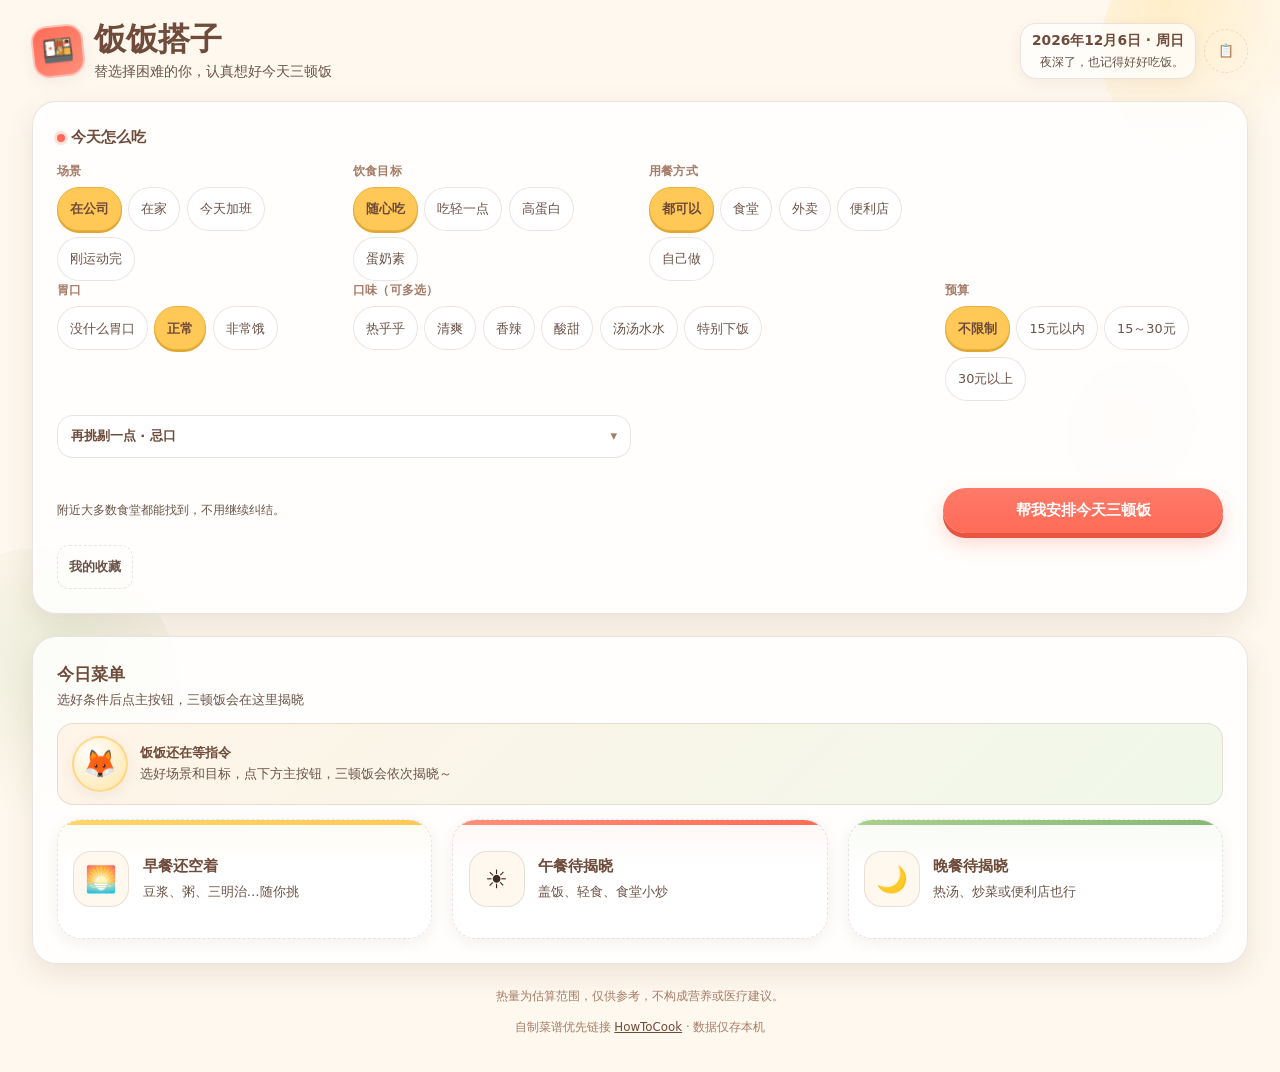
==== commit 40c3be2e: "feat(filters): 优化饮食筛选逻辑并改进用户体验 - 添加蛋奶素白名单机制，基于dietFlags精确匹配 - 实现跨日缓存过滤，仅恢复当天菜单数据 - 添加菜品ID重复排除，禁止餐内重复" ====
--- a/index.html
+++ b/index.html
@@ -668,7 +668,7 @@
                 <button type="button" class="chip" data-budget="over30" role="radio" aria-checked="false">30元以上</button>
               </div>
             </div>
-            <div class="filter-block filter-block--span2">
+            <div class="filter-block filter-block--span2" id="conditionalExtras" hidden>
               <div class="cond-block" id="homeCookExtras" hidden>
                 <div class="filter-block" style="margin-bottom:0.55rem">
                   <span class="filter-label" id="labelEquip">厨具</span>
@@ -1786,11 +1786,11 @@
     }
 
     function hasArrangedBefore() {
-      return localStorage.getItem(STORAGE.hasArranged) === "1";
+      return localStorage.getItem(STORAGE.hasArranged) === todayKey();
     }
 
     function markArranged() {
-      localStorage.setItem(STORAGE.hasArranged, "1");
+      localStorage.setItem(STORAGE.hasArranged, todayKey());
     }
 
     function pushRecommendHistory(entry) {
@@ -1846,7 +1846,68 @@
     var HUNGER_LABEL = { low: "没什么胃口", normal: "正常", starving: "非常饿" };
     var BUDGET_LABEL = { any: "不限制", under15: "15元以内", "15to30": "15～30元", over30: "30元以上" };
 
-    /** 硬筛选：忌口/过敏、蛋奶素、明确用餐方式、厨具、预算上限、餐次 */
+    /**
+     * 规范化菜品饮食标记（白名单制）
+     * - 蛋奶素必须 goals 含 ovo_lacto 且 dietFlags.ovoLactoSuitable === true
+     * - 综合/套餐/拼盘/可自选等成分不确定的菜默认不进蛋奶素
+     */
+    function normalizeDishes() {
+      var meatProt = { "鸡肉": 1, "猪肉": 1, "牛肉": 1, "虾": 1, "鱼": 1 };
+      var uncertainRe = /套餐|拼盘|自选|关东煮|麻辣烫|拌饭|例汤|小炒|火锅/;
+      DISHES.forEach(function (d) {
+        var allergens = d.allergens || [];
+        var containsMeat =
+          !!meatProt[d.protein] ||
+          d.protein === "综合" ||
+          allergens.indexOf("pork") !== -1 ||
+          allergens.indexOf("beef") !== -1;
+        var containsSeafood =
+          d.protein === "虾" ||
+          d.protein === "鱼" ||
+          allergens.indexOf("seafood") !== -1;
+        var uncertain =
+          uncertainRe.test(d.name || "") ||
+          d.protein === "综合" ||
+          d.protein === "蔬菜" && /汤|套餐/.test(d.name || "");
+
+        var claimed = (d.goals || []).indexOf("ovo_lacto") !== -1;
+        var ovoOk = claimed && !containsMeat && !containsSeafood && !uncertain;
+
+        if (d.dietFlags && typeof d.dietFlags.ovoLactoSuitable === "boolean") {
+          // 显式字段优先，但仍禁止肉/海鲜
+          ovoOk = d.dietFlags.ovoLactoSuitable === true &&
+            d.dietFlags.containsMeat !== true &&
+            d.dietFlags.containsSeafood !== true &&
+            !containsMeat && !containsSeafood;
+          if (typeof d.dietFlags.containsMeat === "boolean") containsMeat = d.dietFlags.containsMeat || containsMeat;
+          if (typeof d.dietFlags.containsSeafood === "boolean") containsSeafood = d.dietFlags.containsSeafood || containsSeafood;
+        }
+
+        d.dietFlags = {
+          containsMeat: !!containsMeat,
+          containsSeafood: !!containsSeafood,
+          ovoLactoSuitable: !!ovoOk
+        };
+
+        // 同步 goals 白名单：不适合则移除 ovo_lacto 标签
+        if (!d.dietFlags.ovoLactoSuitable) {
+          d.goals = (d.goals || []).filter(function (g) { return g !== "ovo_lacto"; });
+        } else if ((d.goals || []).indexOf("ovo_lacto") === -1) {
+          d.goals = (d.goals || []).concat(["ovo_lacto"]);
+        }
+      });
+    }
+    normalizeDishes();
+
+    function isOvoLactoSuitable(dish) {
+      if (!dish) return false;
+      if ((dish.goals || []).indexOf("ovo_lacto") === -1) return false;
+      if (!dish.dietFlags || dish.dietFlags.ovoLactoSuitable !== true) return false;
+      if (dish.dietFlags.containsMeat || dish.dietFlags.containsSeafood) return false;
+      return true;
+    }
+
+    /** 硬筛选：忌口/过敏、蛋奶素白名单、明确用餐方式、厨具、预算上限、餐次 */
     function matchHardFilters(dish, settings, meal) {
       if (meal && dish.meals.indexOf(meal) === -1) return false;
 
@@ -1869,17 +1930,16 @@
 
       var tags = settings.tags || {};
       if (tags.noSpicy && dish.spicy > 0) return false;
-      if (tags.noBeef && (dish.allergens.indexOf("beef") !== -1 || dish.protein === "牛肉")) return false;
+      if (tags.noBeef && (dish.allergens.indexOf("beef") !== -1 || dish.protein === "牛肉" || (dish.dietFlags && dish.dietFlags.containsMeat && dish.protein === "牛肉"))) return false;
       if (tags.noPork && (dish.allergens.indexOf("pork") !== -1 || dish.protein === "猪肉")) return false;
-      if (tags.noSeafood && dish.allergens.indexOf("seafood") !== -1) return false;
+      if (tags.noSeafood && (dish.allergens.indexOf("seafood") !== -1 || (dish.dietFlags && dish.dietFlags.containsSeafood))) return false;
       if (tags.noEgg && dish.allergens.indexOf("egg") !== -1) return false;
       if (tags.noMilk && dish.allergens.indexOf("milk") !== -1) return false;
       if (tags.noNuts && dish.allergens.indexOf("nuts") !== -1) return false;
 
+      // 蛋奶素：硬白名单，绝不靠 protein 推断
       if (settings.goal === "ovo_lacto") {
-        var meat = ["鸡肉", "猪肉", "牛肉", "虾", "鱼"];
-        if (meat.indexOf(dish.protein) !== -1) return false;
-        if (dish.allergens.indexOf("seafood") !== -1 || dish.allergens.indexOf("beef") !== -1 || dish.allergens.indexOf("pork") !== -1) return false;
+        if (!isOvoLactoSuitable(dish)) return false;
       }
 
       return true;
@@ -2004,7 +2064,8 @@
         total += s;
         return s;
       });
-      if (total <= 0) return candidates[Math.floor(rng() * candidates.length)] || null;
+      // 全部为 0 时不随机回退，避免绕过 usedIds / 排除规则
+      if (total <= 0) return null;
       var r = rng() * total;
       for (var i = 0; i < candidates.length; i++) {
         r -= scores[i];
@@ -2074,13 +2135,17 @@
 
           var softFlags = (mealSoft[meal] && mealSoft[meal].softFlags) || defaultSoftFlags();
           var pool = DISHES.filter(function (d) {
-            return matchFilters(d, settings, meal, softFlags) && !exclude[d.id];
+            return matchFilters(d, settings, meal, softFlags) &&
+              !exclude[d.id] &&
+              !usedIds[d.id]; // 构造池时硬排除已选菜，禁止餐内重复
           });
 
-          // 硬条件兜底：只剩硬筛选
+          // 硬条件兜底：只剩硬筛选（仍排除 usedIds）
           if (!pool.length) {
             pool = DISHES.filter(function (d) {
-              return matchHardFilters(d, settings, meal) && !exclude[d.id];
+              return matchHardFilters(d, settings, meal) &&
+                !exclude[d.id] &&
+                !usedIds[d.id];
             });
             if (pool.length) {
               Object.keys(defaultSoftFlags()).forEach(function (k) { allRelaxed[k] = true; });
@@ -2106,7 +2171,8 @@
             return weightDish(d, settings, ctx, rng);
           }, rng);
 
-          if (!picked || usedIds[picked.id]) {
+          // 仅放宽主食/蛋白质重复限制，绝不放宽菜品 ID 重复
+          if (!picked) {
             ctx.usedStaple = {};
             ctx.usedProtein = {};
             picked = pickWeighted(pool, function (d) {
@@ -2114,7 +2180,7 @@
             }, rng);
           }
 
-          if (!picked) {
+          if (!picked || usedIds[picked.id]) {
             empty.push(meal);
             meals[meal] = null;
             return;
@@ -2179,6 +2245,7 @@
       });
       return {
         id: uid(),
+        date: todayKey(),
         ts: Date.now(),
         action: action,
         filters: plan.filters || snapshotFilters(state.settings),
@@ -2203,23 +2270,40 @@
       sessionMealSeen: {}
     };
 
-    /** 仅恢复缓存显示，不写历史 */
+    /** 仅恢复「今天」的缓存显示，不写历史 */
     function restoreLastMenu() {
       var saved = loadCurrentMenu();
-      if (saved && saved.meals && (saved.meals.breakfast || saved.meals.lunch || saved.meals.dinner)) {
+      var isToday = false;
+      if (saved) {
+        if (saved.date) isToday = saved.date === todayKey();
+        else if (saved.ts) isToday = todayKey(new Date(saved.ts)) === todayKey();
+      }
+      if (
+        saved &&
+        isToday &&
+        saved.meals &&
+        (saved.meals.breakfast || saved.meals.lunch || saved.meals.dinner)
+      ) {
+        // 补全 date 字段
+        if (!saved.date) saved.date = todayKey();
         state.menu = saved;
-        // 同步会话防重
         if (saved.signature) state.sessionSeenSigs[saved.signature] = true;
         MEALS.forEach(function (m) {
           if (saved.meals[m]) state.sessionMealSeen[saved.meals[m]] = true;
         });
         renderResults({ animate: false });
         updateArrangeButton();
+        updateEatButton();
         return true;
+      }
+      // 跨日缓存不恢复
+      if (saved && !isToday) {
+        try { localStorage.removeItem(STORAGE.currentMenu); } catch (e) { /* ignore */ }
       }
       state.menu = null;
       renderResults({ animate: false });
       updateArrangeButton();
+      updateEatButton();
       return false;
     }
 
@@ -2252,20 +2336,25 @@
       if (plan.anyEmpty && !plan.meals.breakfast && !plan.meals.lunch && !plan.meals.dinner) {
         // 生成失败：保留上一份菜单，只展示友好提示
         renderNoMatchState();
-        toast("筛选有点严，换个条件试试");
+        toast("候选不足，试试放宽用餐方式或忌口");
         return;
       }
 
       var menu = menuFromPlan(plan, action);
+      var toastMsg = action === "first" ? "三顿饭安排好啦" : "换好一组新的";
+      if (plan.anyEmpty) {
+        toastMsg = "候选有限，部分餐次未能配齐不同菜品";
+      }
       applyMenu(menu, {
         recordHistory: true,
         animate: true,
         collapseFilters: true,
         scrollToResults: true,
-        toastMsg: action === "first" ? "三顿饭安排好啦" : "换好一组新的"
+        toastMsg: toastMsg
       });
       markArranged();
       updateArrangeButton();
+      updateEatButton();
     }
 
     /** 全部换一组：每餐尽量与上一组不同 */
@@ -2397,6 +2486,7 @@
         collapseFilters: opts.collapseFilters,
         scrollToResults: opts.scrollToResults
       });
+      updateEatButton();
       if (opts.toastMsg) toast(opts.toastMsg);
     }
 
@@ -2405,6 +2495,7 @@
       if (!entry || !entry.meals) return;
       var menu = {
         id: entry.id || uid(),
+        date: todayKey(),
         ts: Date.now(),
         action: "restore",
         filters: entry.filters || snapshotFilters(state.settings),
@@ -2425,12 +2516,32 @@
       });
       applyMenu(menu, { recordHistory: false, animate: false, toastMsg: "已恢复这一组" });
       updateArrangeButton();
+      updateEatButton();
       closeHistoryDrawer();
+    }
+
+    function eatenKeyForMenu(menu) {
+      if (!menu || !menu.signature) return "";
+      return (menu.date || todayKey()) + "|" + menu.signature;
+    }
+
+    function hasEatenThisMenu(menu) {
+      var key = eatenKeyForMenu(menu);
+      if (!key) return false;
+      return loadEatenHistory().some(function (h) {
+        var hk = (h.date || todayKey(h.ts ? new Date(h.ts) : new Date())) + "|" + (h.signature || "");
+        return hk === key;
+      });
     }
 
     function markEatenToday() {
       if (!state.menu || !state.menu.meals) {
         toast("先安排一套菜单吧");
+        return;
+      }
+      if (hasEatenThisMenu(state.menu)) {
+        toast("今天这套已经记过啦");
+        updateEatButton();
         return;
       }
       var list = loadEatenHistory();
@@ -2438,6 +2549,7 @@
         id: uid(),
         ts: Date.now(),
         date: todayKey(),
+        eatenKey: eatenKeyForMenu(state.menu),
         meals: state.menu.meals,
         names: state.menu.names,
         signature: state.menu.signature,
@@ -2445,7 +2557,25 @@
       });
       saveEatenHistory(list);
       toast("记下啦，今天就吃这套");
+      updateEatButton();
       if (state.historyTab === "eaten") renderHistoryDrawerBody();
+    }
+
+    function updateEatButton() {
+      var btn = $("#btnEatToday");
+      if (!btn) return;
+      if (!state.menu) {
+        btn.disabled = false;
+        btn.textContent = "今天就吃这套";
+        return;
+      }
+      if (hasEatenThisMenu(state.menu)) {
+        btn.disabled = true;
+        btn.textContent = "✓ 今天已记录";
+      } else {
+        btn.disabled = false;
+        btn.textContent = "今天就吃这套";
+      }
     }
 
     function updateArrangeButton() {
@@ -2603,6 +2733,10 @@
 
       $("#homeCookExtras").hidden = s.channel !== "home_cook";
       $("#takeoutExtras").hidden = s.channel !== "takeout";
+      var cond = $("#conditionalExtras");
+      if (cond) {
+        cond.hidden = s.channel !== "home_cook" && s.channel !== "takeout";
+      }
       var hint = $("#modeHint");
       if (hint) hint.textContent = SCENE_HINT[s.scene] || "今天已经做了很多决定，吃什么就交给我吧。";
       updateMoreSummary();
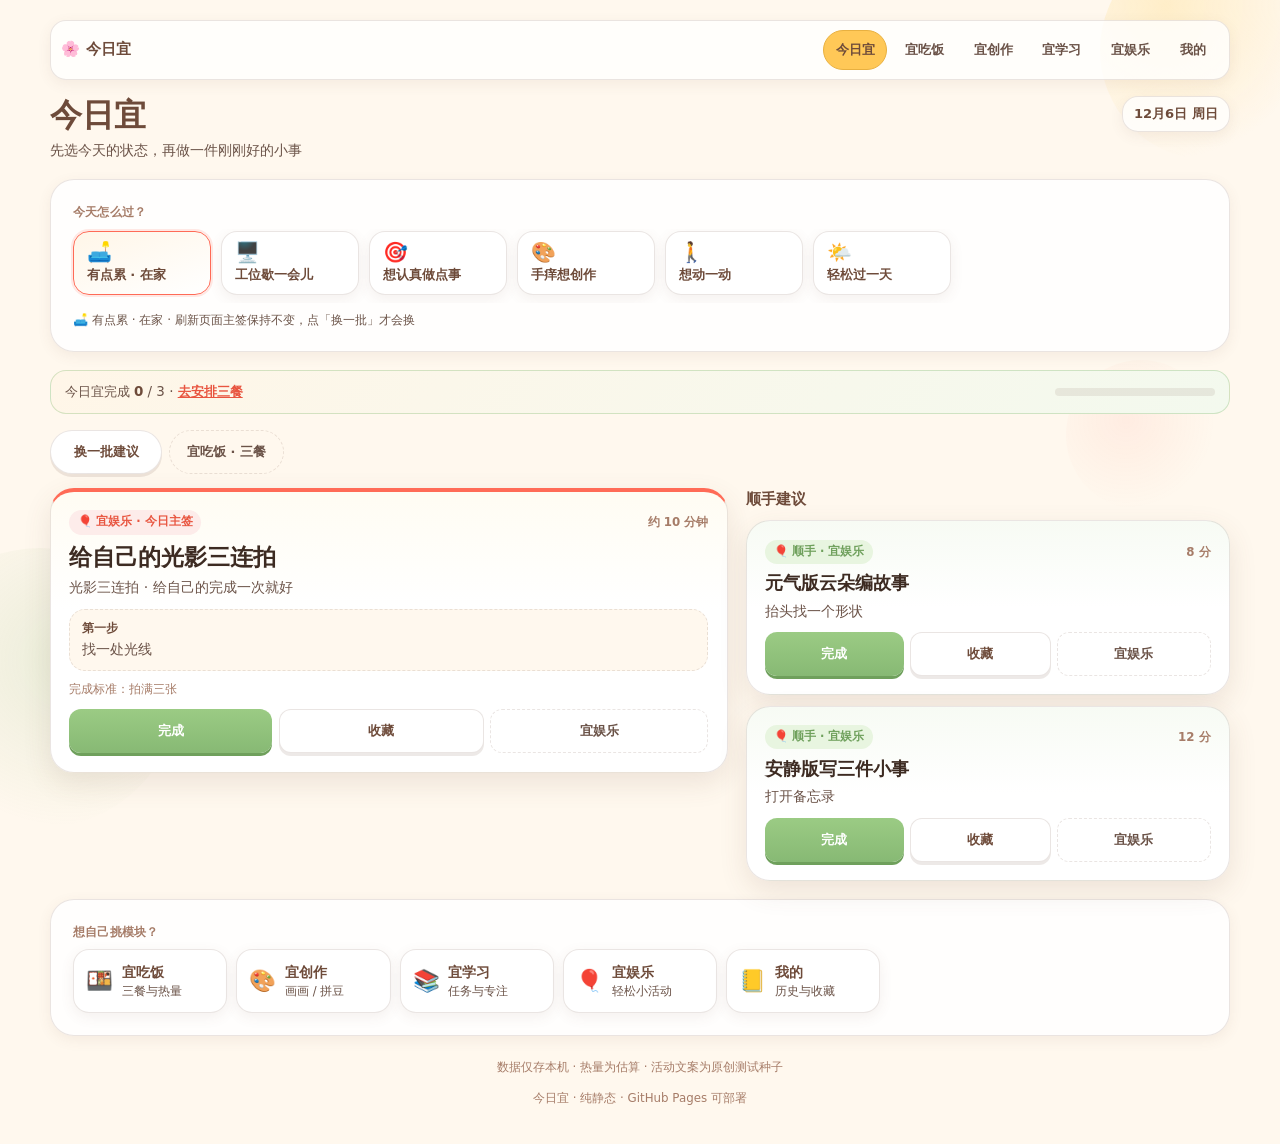
==== commit d7f2bf15: "chore(data): 删除 dishes_extract.js 文件中的菜品数据 - 移除了包含 761 行代码的菜品数据数组 - 删除了涵盖早餐、午餐、晚餐的自制、便利店、外卖、食堂等各类菜品信" ====
--- a/index.html
+++ b/index.html
@@ -3,569 +3,14 @@
 <head>
   <meta charset="UTF-8" />
   <meta name="viewport" content="width=device-width, initial-scale=1, viewport-fit=cover" />
-  <meta name="description" content="饭饭搭子 — 替选择困难的你，认真想好今天三顿饭" />
+  <meta name="description" content="今日宜 — 根据今天的状态，推荐一件值得做的小事" />
   <meta name="theme-color" content="#FF6B57" />
-  <title>饭饭搭子 · 今天吃什么</title>
-  <style>
-    /* =========================================================
-       饭饭搭子 · styles
-       分区：变量 / 重置 / 布局 / 筛选 / 卡片 / 抽屉 / 动画
-       ========================================================= */
-    :root {
-      --cream: #FFF8EE;
-      --cream-deep: #F5EBD9;
-      --tomato: #FF6B57;
-      --tomato-deep: #E85540;
-      --yolk: #FFC857;
-      --yolk-soft: #FFE4A3;
-      --avocado: #87B974;
-      --avocado-deep: #6FA05C;
-      --caramel: #6E4B3A;
-      --caramel-soft: #A67C68;
-      --ink: #3D2B22;
-      --ink-soft: #6B5348;
-      --line: rgba(110, 75, 58, 0.14);
-      --shadow: 0 10px 28px rgba(110, 75, 58, 0.12);
-      --shadow-soft: 0 4px 14px rgba(110, 75, 58, 0.08);
-      --radius-lg: 24px;
-      --radius-md: 16px;
-      --radius-sm: 12px;
-      --radius-pill: 999px;
-      --font: "PingFang SC", "Hiragino Sans GB", "Microsoft YaHei",
-              "Noto Sans SC", "Segoe UI", system-ui, -apple-system, sans-serif;
-      --space-page: clamp(12px, 3vw, 32px);
-      --panel-padding: clamp(14px, 2vw, 24px);
-      --title-size: clamp(1.25rem, 2.5vw, 2rem);
-      --card-gap: clamp(12px, 2vw, 20px);
-      --safe-b: env(safe-area-inset-bottom, 0px);
-      --transition: 0.22s cubic-bezier(0.34, 1.2, 0.64, 1);
-      --breakfast: #FFC857;
-      --lunch: #FF6B57;
-      --dinner: #87B974;
-      --touch: 44px;
-      --sticky-h: 0px;
-    }
-
-    *, *::before, *::after { box-sizing: border-box; }
-    html { -webkit-text-size-adjust: 100%; scroll-behavior: smooth; }
-    body {
-      margin: 0; min-width: 320px; font-family: var(--font);
-      color: var(--ink); background: var(--cream); line-height: 1.55;
-    }
-    button, input { font: inherit; color: inherit; }
-    a { color: var(--tomato-deep); }
-    :focus-visible { outline: 3px solid var(--yolk); outline-offset: 2px; }
-    .sr-only {
-      position: absolute; width: 1px; height: 1px; padding: 0; margin: -1px;
-      overflow: hidden; clip: rect(0,0,0,0); white-space: nowrap; border: 0;
-    }
-    [hidden] { display: none !important; }
-
-    .bg-deco { position: fixed; inset: 0; pointer-events: none; z-index: 0; overflow: hidden; }
-    .blob { position: absolute; border-radius: 50%; opacity: 0.5; }
-    .blob-a {
-      width: 220px; height: 220px; top: -60px; right: -40px;
-      background: radial-gradient(circle at 30% 30%, var(--yolk-soft), transparent 70%);
-    }
-    .blob-b {
-      width: 280px; height: 280px; bottom: 8%; left: -100px;
-      background: radial-gradient(circle at 60% 40%, rgba(135,185,116,0.35), transparent 70%);
-    }
-    .blob-c {
-      width: 150px; height: 150px; top: 40%; right: 5%;
-      background: radial-gradient(circle at 40% 40%, rgba(255,107,87,0.16), transparent 70%);
-    }
-
-    .page {
-      position: relative; z-index: 1;
-      width: min(calc(100% - 2 * var(--space-page)), 1280px);
-      margin-inline: auto;
-      padding: clamp(12px, 2vw, 20px) 0 calc(1.5rem + var(--safe-b) + var(--sticky-h));
-    }
-
-    .site-header {
-      display: flex; flex-wrap: wrap; align-items: center;
-      justify-content: space-between; gap: 0.6rem 1rem;
-      margin-bottom: clamp(0.75rem, 2vw, 1.2rem);
-      min-width: 0;
-    }
-    .brand { display: flex; align-items: center; gap: 0.65rem; min-width: 0; flex: 1 1 auto; }
-    .brand-mark {
-      width: clamp(42px, 8vw, 52px); height: clamp(42px, 8vw, 52px); border-radius: 16px;
-      background: linear-gradient(145deg, var(--tomato), #FF8F7A);
-      box-shadow: var(--shadow-soft);
-      display: grid; place-items: center; font-size: clamp(1.3rem, 3vw, 1.6rem);
-      transform: rotate(-6deg);
-      border: 2px solid rgba(255,255,255,0.5);
-      flex-shrink: 0;
-    }
-    .brand-text { min-width: 0; }
-    .brand-text h1 { margin: 0; font-size: var(--title-size); color: var(--caramel); line-height: 1.2; }
-    .brand-text p { margin: 0.15rem 0 0; font-size: clamp(0.75rem, 1.6vw, 0.85rem); color: var(--ink-soft); }
-    .header-right { display: flex; align-items: center; gap: 0.5rem; flex-shrink: 0; min-width: 0; }
-    .header-meta {
-      text-align: right; background: rgba(255,255,255,0.7);
-      border: 1.5px solid var(--line); border-radius: var(--radius-md);
-      padding: 0.4rem 0.7rem; box-shadow: var(--shadow-soft); min-width: 0; max-width: 100%;
-    }
-    .header-meta .date { font-size: 0.86rem; font-weight: 600; color: var(--caramel); white-space: nowrap; }
-    .header-meta .greet { margin-top: 0.1rem; font-size: 0.76rem; color: var(--ink-soft); max-width: 14rem; }
-    .btn-icon {
-      width: var(--touch); height: var(--touch); min-height: var(--touch);
-      border-radius: 14px; padding: 0; display: inline-grid; place-items: center;
-      font-size: 1.15rem; flex-shrink: 0;
-    }
-
-    .layout {
-      display: flex; flex-direction: column;
-      gap: clamp(14px, 2vw, 22px); min-width: 0;
-    }
-
-    .panel {
-      background: rgba(255,255,255,0.82);
-      border: 1.5px solid var(--line);
-      border-radius: var(--radius-lg);
-      box-shadow: var(--shadow);
-      padding: var(--panel-padding);
-      position: relative;
-      min-width: 0; max-width: 100%;
-    }
-    .panel-title {
-      margin: 0 0 0.75rem; font-size: 0.95rem; color: var(--caramel);
-      display: flex; align-items: center; gap: 0.4rem;
-    }
-    .panel-title .dot {
-      width: 8px; height: 8px; border-radius: 50%; background: var(--tomato);
-      box-shadow: 0 0 0 3px rgba(255,107,87,0.2);
-    }
-
-    .filter-grid {
-      display: grid;
-      grid-template-columns: repeat(4, minmax(0, 1fr));
-      gap: 14px 18px;
-      min-width: 0;
-    }
-    .filter-block { margin: 0; min-width: 0; max-width: 100%; }
-    .filter-block--span2 { grid-column: span 2; min-width: 0; }
-    .filter-block--span4 { grid-column: 1 / -1; min-width: 0; }
-    .filter-label {
-      display: block; font-size: 0.76rem; font-weight: 700;
-      color: var(--caramel-soft); margin-bottom: 0.4rem; letter-spacing: 0.02em;
-    }
-    .chip-row { display: flex; flex-wrap: wrap; gap: 0.4rem; min-width: 0; max-width: 100%; }
-    .chip {
-      appearance: none; border: 1.5px solid var(--line); background: #fff;
-      border-radius: var(--radius-pill); padding: 0.45rem 0.75rem;
-      min-height: var(--touch); min-width: 0; max-width: 100%;
-      font-size: 0.8rem; cursor: pointer; color: var(--ink-soft);
-      white-space: nowrap;
-      transition: transform var(--transition), background var(--transition),
-                  border-color var(--transition), color var(--transition), box-shadow var(--transition);
-    }
-    .chip:hover { border-color: var(--caramel-soft); color: var(--caramel); transform: translateY(-1px); }
-    .chip:active { transform: translateY(1px) scale(0.97); }
-    .chip[aria-checked="true"], .chip[aria-pressed="true"] {
-      background: var(--yolk); border-color: #E8B040; color: var(--caramel);
-      font-weight: 700; box-shadow: 0 2px 0 #E0A830;
-    }
-    .chip.tag-chip[aria-pressed="true"] {
-      background: #FDECEA; border-color: var(--tomato); color: var(--tomato-deep); box-shadow: none;
-    }
-
-    .cond-block {
-      background: var(--cream); border: 1.5px dashed var(--line);
-      border-radius: var(--radius-md); padding: 0.65rem 0.7rem; margin-bottom: 0.75rem;
-    }
-    .cond-block .filter-label { color: var(--caramel); }
-
-    details.advanced {
-      border: 1.5px solid var(--line); border-radius: var(--radius-md);
-      background: #fff; margin-bottom: 0.85rem; overflow: hidden;
-    }
-    details.advanced > summary {
-      cursor: pointer; list-style: none; padding: 0.65rem 0.8rem;
-      font-size: 0.82rem; font-weight: 700; color: var(--caramel);
-      display: flex; align-items: center; justify-content: space-between;
-    }
-    details.advanced > summary::-webkit-details-marker { display: none; }
-    details.advanced > summary::after { content: "▾"; color: var(--caramel-soft); transition: transform 0.2s; }
-    details.advanced[open] > summary::after { transform: rotate(180deg); }
-    details.advanced .adv-body { padding: 0 0.75rem 0.75rem; }
-
-    .filter-actions {
-      display: flex; flex-wrap: wrap; align-items: center; justify-content: space-between;
-      gap: 0.75rem 1rem; margin-top: 1rem; min-width: 0;
-    }
-    .filter-actions .hint { margin: 0; flex: 1 1 12rem; min-width: 0; font-size: 0.78rem; color: var(--ink-soft); }
-    .filter-actions .btn-primary { width: auto; min-width: min(280px, 100%); flex: 0 1 280px; }
-    .filter-summary {
-      display: none; align-items: center; justify-content: space-between; gap: 0.75rem; min-width: 0;
-    }
-    .filter-summary-text {
-      font-size: 0.88rem; color: var(--caramel); font-weight: 600; min-width: 0; flex: 1;
-      overflow-wrap: anywhere;
-    }
-    .panel-controls.is-collapsed .filter-full { display: none; }
-    .panel-controls.is-collapsed .filter-summary { display: flex; }
-    .panel-controls.is-collapsed .filter-actions { display: none; }
-    .soften-banner {
-      background: linear-gradient(135deg, #FFF6E8, #F3F9EE);
-      border: 1.5px solid rgba(135,185,116,0.4);
-      border-radius: var(--radius-md); padding: 0.65rem 0.85rem;
-      font-size: 0.82rem; color: var(--ink-soft); margin-bottom: 0.85rem; min-width: 0;
-    }
-    .soften-banner strong { color: var(--avocado-deep); }
-    .sticky-cta {
-      display: none; position: sticky; bottom: calc(12px + var(--safe-b));
-      z-index: 30; margin-top: 0.5rem;
-    }
-    .sticky-cta .btn-primary {
-      width: 100%;
-      box-shadow: 0 5px 0 var(--tomato-deep), 0 12px 28px rgba(255,107,87,0.35);
-    }
-
-    .btn {
-      appearance: none; border: none; cursor: pointer;
-      border-radius: var(--radius-pill); padding: 0.65rem 1.05rem;
-      min-height: var(--touch);
-      font-weight: 700; display: inline-flex; align-items: center; justify-content: center;
-      gap: 0.35rem; text-decoration: none; line-height: 1.2; max-width: 100%;
-      transition: transform var(--transition), box-shadow var(--transition), background var(--transition), opacity var(--transition);
-    }
-    .btn:hover { transform: translateY(-2px); }
-    .btn:active { transform: translateY(3px) scale(0.98); box-shadow: none !important; }
-    .btn:disabled { opacity: 0.55; cursor: not-allowed; transform: none !important; }
-    .btn-primary {
-      width: 100%; background: linear-gradient(180deg, #FF7A68, var(--tomato));
-      color: #fff; font-size: 0.96rem; padding: 0.85rem 1rem;
-      box-shadow: 0 5px 0 var(--tomato-deep), 0 10px 20px rgba(255,107,87,0.28);
-    }
-    .btn-primary:hover { box-shadow: 0 7px 0 var(--tomato-deep), 0 12px 22px rgba(255,107,87,0.32); }
-    .btn-primary:active { box-shadow: 0 2px 0 var(--tomato-deep) !important; transform: translateY(4px) scale(0.99); }
-    .btn-secondary {
-      background: #fff; color: var(--caramel); border: 1.5px solid var(--line);
-      box-shadow: 0 3px 0 rgba(110,75,58,0.12); font-size: 0.82rem; font-weight: 600;
-    }
-    .btn-secondary:hover { border-color: var(--caramel-soft); box-shadow: 0 4px 0 rgba(110,75,58,0.14); }
-    .btn-secondary:active { box-shadow: 0 1px 0 rgba(110,75,58,0.12) !important; }
-    .btn-ghost {
-      background: transparent; color: var(--ink-soft); border: 1.5px dashed var(--line);
-      font-size: 0.8rem; font-weight: 600;
-    }
-    .btn-ghost:hover { background: rgba(255,255,255,0.7); border-style: solid; color: var(--caramel); }
-    .btn-sm { padding: 0.45rem 0.7rem; font-size: 0.8rem; border-radius: var(--radius-sm); min-height: var(--touch); }
-    .btn-link {
-      background: var(--cream-deep); color: var(--caramel); border: 1.5px solid var(--line);
-      box-shadow: none; font-size: 0.76rem; font-weight: 600;
-    }
-    .btn-link:hover { background: var(--yolk-soft); border-color: #E8B040; }
-    .btn-eaten {
-      background: linear-gradient(180deg, #9BCB84, var(--avocado));
-      color: #fff; border: none;
-      box-shadow: 0 3px 0 var(--avocado-deep);
-      font-size: 0.82rem; font-weight: 700;
-    }
-    .btn-eaten:hover { box-shadow: 0 4px 0 var(--avocado-deep); }
-    .btn-eaten:active { box-shadow: 0 1px 0 var(--avocado-deep) !important; }
-    .btn-danger {
-      background: #fff; color: var(--tomato-deep); border: 1.5px solid rgba(255,107,87,0.4);
-      font-size: 0.78rem; font-weight: 600;
-    }
-
-    .hint { margin: 0.65rem 0 0; font-size: 0.74rem; color: var(--ink-soft); line-height: 1.45; }
-    .side-tools { display: flex; flex-wrap: wrap; gap: 0.4rem; margin-top: 0.75rem; }
-
-    .results-head {
-      display: flex; flex-wrap: wrap; align-items: flex-start;
-      justify-content: space-between; gap: 0.5rem; margin-bottom: 0.85rem;
-    }
-    .results-head h2 { margin: 0; font-size: 1.05rem; color: var(--caramel); }
-    .results-sub { margin: 0.15rem 0 0; font-size: 0.8rem; color: var(--ink-soft); }
-
-    .meal-list {
-      display: grid;
-      grid-template-columns: repeat(3, minmax(0, 1fr));
-      gap: var(--card-gap);
-      min-width: 0;
-    }
-    .meal-card {
-      background: #fff; border: 1.5px solid var(--line);
-      border-radius: var(--radius-lg); padding: clamp(0.75rem, 1.5vw, 0.95rem);
-      box-shadow: var(--shadow-soft); position: relative; overflow: hidden;
-      min-width: 0; max-width: 100%;
-      opacity: 0; transform: translateY(14px) scale(0.98);
-      display: flex; flex-direction: column;
-    }
-    .meal-card.is-shown {
-      opacity: 1; transform: none;
-      transition: opacity 0.4s ease, transform 0.45s cubic-bezier(0.34, 1.2, 0.64, 1);
-    }
-    .meal-card::after {
-      content: ""; position: absolute; top: 0; left: 0; right: 0; height: 5px;
-    }
-    .meal-card[data-meal="breakfast"]::after { background: linear-gradient(90deg, #FFD56A, var(--breakfast)); }
-    .meal-card[data-meal="lunch"]::after { background: linear-gradient(90deg, #FF8F7A, var(--lunch)); }
-    .meal-card[data-meal="dinner"]::after { background: linear-gradient(90deg, #A8D08E, var(--dinner)); }
-    .meal-card[data-meal="breakfast"] { background: linear-gradient(180deg, #FFFCF3 0%, #fff 40%); }
-    .meal-card[data-meal="lunch"] { background: linear-gradient(180deg, #FFF7F5 0%, #fff 40%); }
-    .meal-card[data-meal="dinner"] { background: linear-gradient(180deg, #F7FBF4 0%, #fff 40%); }
-    .meal-card.is-placeholder {
-      opacity: 1; transform: none; min-height: 120px;
-      display: flex; flex-direction: row; align-items: center; gap: 0.85rem;
-      border-style: dashed;
-    }
-    .meal-card.is-placeholder .ph-emoji {
-      width: 56px; height: 56px; border-radius: 18px; display: grid; place-items: center;
-      font-size: 1.6rem; background: var(--cream); border: 1.5px solid var(--line); flex-shrink: 0;
-    }
-    .meal-card.is-placeholder .ph-text strong { display: block; color: var(--caramel); font-size: 0.95rem; }
-    .meal-card.is-placeholder .ph-text span { font-size: 0.8rem; color: var(--ink-soft); }
-    .meal-card.is-swapping { animation: cardSwap 0.4s ease; }
-
-    .buddy {
-      display: flex; align-items: center; gap: 0.75rem;
-      margin: 0.2rem 0 0.9rem; padding: 0.75rem 0.85rem;
-      background: linear-gradient(135deg, #FFF4E8, #F0F8EA);
-      border: 1.5px solid var(--line); border-radius: var(--radius-md);
-    }
-    .buddy-face {
-      width: 56px; height: 56px; border-radius: 50%;
-      background: radial-gradient(circle at 35% 30%, #fff, var(--yolk-soft));
-      border: 2px solid rgba(255,200,87,0.6);
-      display: grid; place-items: center; font-size: 1.7rem; flex-shrink: 0;
-      box-shadow: var(--shadow-soft);
-    }
-    .buddy-text { font-size: 0.84rem; color: var(--ink-soft); }
-    .buddy-text strong { color: var(--caramel); }
-
-    .meal-top { display: flex; gap: 0.8rem; align-items: flex-start; }
-    .food-visual {
-      flex: 0 0 auto; width: 62px; height: 62px; border-radius: 20px;
-      background: var(--cream); border: 1.5px solid var(--line);
-      display: grid; place-items: center; font-size: 1.9rem; position: relative; overflow: hidden;
-    }
-    .food-visual .plate {
-      position: absolute; inset: 10px; border-radius: 50%;
-      border: 2px solid rgba(110,75,58,0.08);
-      background: radial-gradient(circle at 35% 30%, #fff, var(--cream-deep));
-    }
-    .food-visual .emoji { position: relative; z-index: 1; }
-    .meal-info { flex: 1; min-width: 0; }
-    .meal-badge {
-      display: inline-flex; align-items: center; gap: 0.25rem;
-      font-size: 0.7rem; font-weight: 700; color: var(--caramel-soft);
-      background: rgba(255,255,255,0.8); border-radius: var(--radius-pill);
-      padding: 0.12rem 0.5rem; border: 1px solid var(--line); margin-bottom: 0.28rem;
-    }
-    .channel-pill {
-      display: inline-block; margin-left: 0.25rem; font-size: 0.68rem;
-      padding: 0.08rem 0.4rem; border-radius: var(--radius-pill);
-      background: var(--cream-deep); color: var(--caramel); font-weight: 600;
-    }
-    .meal-name { margin: 0; font-size: 1.1rem; color: var(--ink); line-height: 1.3; word-break: break-word; }
-    .meal-reason { margin: 0.3rem 0 0; font-size: 0.82rem; color: var(--ink-soft); }
-
-    .meta-grid {
-      display: grid; grid-template-columns: repeat(2, minmax(0, 1fr));
-      gap: 0.38rem; margin: 0.8rem 0 0.65rem;
-    }
-    @media (min-width: 520px) {
-      .meta-grid { grid-template-columns: repeat(3, minmax(0, 1fr)); }
-    }
-    .meta-item {
-      background: rgba(255,248,238,0.85); border-radius: var(--radius-sm);
-      padding: 0.38rem 0.48rem; border: 1px solid var(--line); min-width: 0;
-    }
-    .meta-item .k { display: block; font-size: 0.66rem; color: var(--caramel-soft); }
-    .meta-item .v {
-      display: block; font-size: 0.8rem; font-weight: 600; color: var(--caramel);
-      margin-top: 0.05rem; word-break: break-word;
-    }
-    .tip-box {
-      background: linear-gradient(135deg, #FFF9EF, #F3F9EE);
-      border: 1.5px dashed rgba(135,185,116,0.45);
-      border-radius: var(--radius-md); padding: 0.5rem 0.65rem;
-      font-size: 0.78rem; color: var(--ink-soft); margin-bottom: 0.65rem;
-    }
-    .tip-box strong { color: var(--avocado-deep); }
-    .search-row {
-      font-size: 0.76rem; color: var(--ink-soft); margin-bottom: 0.65rem;
-      display: flex; flex-wrap: wrap; gap: 0.25rem 0.45rem; align-items: center;
-    }
-    .search-row code {
-      background: var(--cream-deep); border-radius: 6px; padding: 0.1rem 0.38rem;
-      font-family: ui-monospace, Consolas, monospace; font-size: 0.74rem; color: var(--caramel);
-    }
-    .card-actions {
-      display: grid; grid-template-columns: repeat(2, minmax(0, 1fr));
-      gap: 0.45rem; margin-top: auto; padding-top: 0.35rem;
-    }
-    .card-actions .btn, .card-actions a.btn { width: 100%; min-width: 0; }
-    .card-actions .btn-full { grid-column: 1 / -1; }
-
-    .bottom-actions {
-      display: flex; flex-wrap: wrap; gap: 0.45rem;
-      margin-top: 0.95rem; padding-top: 0.85rem; border-top: 1.5px dashed var(--line);
-    }
-    .bottom-actions .btn { flex: 1 1 auto; min-width: 7.2rem; }
-
-    .no-match {
-      background: #FFF4F1; border: 1.5px solid rgba(255,107,87,0.35);
-      border-radius: var(--radius-md); padding: clamp(1rem, 3vw, 1.4rem);
-      text-align: center; width: 100%; min-width: 0; grid-column: 1 / -1;
-    }
-    .no-match h3 { margin: 0 0 0.35rem; color: var(--tomato-deep); font-size: 0.96rem; }
-    .no-match p { margin: 0 0 0.75rem; font-size: 0.84rem; color: var(--ink-soft); }
-
-    /* 历史抽屉 */
-    .drawer-mask {
-      position: fixed; inset: 0; background: rgba(61,43,34,0.35);
-      z-index: 40; opacity: 0; pointer-events: none; transition: opacity 0.25s ease;
-    }
-    .drawer-mask.is-open { opacity: 1; pointer-events: auto; }
-    .history-drawer {
-      position: fixed; z-index: 45; background: var(--cream);
-      box-shadow: var(--shadow); display: flex; flex-direction: column;
-      transition: transform 0.3s cubic-bezier(0.34, 1.1, 0.64, 1);
-    }
-    @media (min-width: 768px) {
-      .history-drawer {
-        top: 0; right: 0; bottom: 0; width: min(400px, 92vw);
-        transform: translateX(105%); border-left: 1.5px solid var(--line);
-      }
-      .history-drawer.is-open { transform: translateX(0); }
-    }
-    @media (max-width: 767px) {
-      .history-drawer {
-        left: 0; right: 0; bottom: 0;
-        height: min(88dvh, 100%); max-height: 100dvh;
-        border-radius: 20px 20px 0 0; transform: translateY(105%);
-        padding-bottom: var(--safe-b);
-      }
-      .history-drawer.is-open { transform: translateY(0); }
-      .history-drawer .drawer-handle {
-        width: 40px; height: 4px; border-radius: 4px; background: var(--line);
-        margin: 0.55rem auto 0.2rem;
-      }
-    }
-    .drawer-head {
-      display: flex; align-items: center; justify-content: space-between;
-      gap: 0.5rem; padding: 0.9rem 1rem 0.55rem; border-bottom: 1.5px solid var(--line);
-    }
-    .drawer-head h2 { margin: 0; font-size: 1rem; color: var(--caramel); }
-    .drawer-tabs {
-      display: flex; gap: 0.35rem; padding: 0.65rem 1rem 0;
-    }
-    .drawer-tabs .chip { font-size: 0.76rem; }
-    .drawer-body {
-      flex: 1; overflow: auto; padding: 0.7rem 1rem 1rem;
-      -webkit-overflow-scrolling: touch;
-    }
-    .hist-item {
-      background: #fff; border: 1.5px solid var(--line); border-radius: var(--radius-md);
-      padding: 0.65rem 0.7rem; margin-bottom: 0.5rem;
-    }
-    .hist-item .hist-top {
-      display: flex; justify-content: space-between; gap: 0.4rem; align-items: flex-start;
-      margin-bottom: 0.3rem;
-    }
-    .hist-item .hist-time { font-size: 0.78rem; font-weight: 700; color: var(--caramel); }
-    .hist-item .hist-action {
-      font-size: 0.7rem; font-weight: 600; color: var(--tomato-deep);
-      background: #FDECEA; border-radius: var(--radius-pill); padding: 0.1rem 0.45rem;
-      white-space: nowrap;
-    }
-    .hist-item .hist-names { font-size: 0.8rem; color: var(--ink-soft); line-height: 1.4; }
-    .hist-item .hist-actions {
-      display: flex; flex-wrap: wrap; gap: 0.35rem; margin-top: 0.5rem;
-    }
-    .drawer-foot {
-      padding: 0.65rem 1rem calc(0.85rem + var(--safe-b));
-      border-top: 1.5px solid var(--line); background: rgba(255,248,238,0.95);
-    }
-
-    .toast-host {
-      position: fixed; left: 50%; bottom: calc(1.2rem + var(--safe-b) + var(--sticky-h));
-      transform: translateX(-50%); z-index: 60; width: min(92vw, 360px); pointer-events: none;
-    }
-    .toast {
-      background: var(--caramel); color: #fff; padding: 0.7rem 1rem;
-      border-radius: var(--radius-md); box-shadow: var(--shadow);
-      font-size: 0.86rem; text-align: center; opacity: 0;
-      transform: translateY(12px); transition: opacity 0.25s ease, transform 0.25s ease;
-    }
-    .toast.is-on { opacity: 1; transform: translateY(0); }
-
-    .site-footer {
-      margin-top: 1.4rem; text-align: center; font-size: 0.74rem;
-      color: var(--caramel-soft); line-height: 1.6; padding: 0 0.5rem;
-    }
-    .site-footer a { color: var(--caramel); }
-
-    @keyframes cardSwap {
-      0% { transform: scale(1); }
-      40% { transform: scale(0.96) rotateY(8deg); opacity: 0.65; }
-      100% { transform: scale(1) rotateY(0); opacity: 1; }
-    }
-    @media (prefers-reduced-motion: reduce) {
-      html { scroll-behavior: auto; }
-      *, *::before, *::after {
-        animation-duration: 0.01ms !important;
-        animation-iteration-count: 1 !important;
-        transition-duration: 0.01ms !important;
-      }
-      .meal-card { opacity: 1; transform: none; }
-      .btn:hover, .chip:hover { transform: none; }
-      .history-drawer, .drawer-mask { transition: none; }
-    }
-    /* Tablet */
-    @media (max-width: 1023px) {
-      .filter-grid { grid-template-columns: repeat(2, minmax(0, 1fr)); }
-      .filter-block--span2 { grid-column: 1 / -1; }
-      .meal-list { grid-template-columns: 1fr; }
-      .filter-actions .btn-primary { flex: 1 1 100%; width: 100%; min-width: 0; }
-      .meta-grid { grid-template-columns: repeat(3, minmax(0, 1fr)); }
-    }
-
-    /* Phone */
-    @media (max-width: 767px) {
-      :root { --sticky-h: 72px; }
-      .header-meta {
-        padding: 0.2rem 0; background: none; border: none; box-shadow: none;
-      }
-      .header-meta .date { font-size: 0.72rem; }
-      .header-meta .greet { display: none; }
-      .brand-text p { display: none; }
-      .filter-grid { grid-template-columns: 1fr; gap: 12px; }
-      .filter-block--span2 { grid-column: auto; }
-      .filter-mobile-collapse { display: none; }
-      .panel-controls:not(.is-collapsed) .more-panel { display: block; }
-      .filter-actions { display: none; }
-      .sticky-cta { display: block; }
-      .meta-grid { grid-template-columns: repeat(2, minmax(0, 1fr)); }
-      .bottom-actions .btn { min-width: calc(50% - 0.3rem); }
-    }
-
-    @media (min-width: 768px) {
-      .more-panel { display: none !important; }
-      .sticky-cta { display: none !important; }
-      .filter-mobile-collapse { display: block; }
-    }
-
-    details.more-panel {
-      border: 1.5px solid var(--line); border-radius: var(--radius-md);
-      background: #fff; margin-top: 12px; overflow: hidden; min-width: 0;
-    }
-    details.more-panel > summary {
-      cursor: pointer; list-style: none; padding: 0.7rem 0.85rem;
-      min-height: var(--touch); font-size: 0.84rem; font-weight: 700; color: var(--caramel);
-      display: flex; align-items: center; justify-content: space-between; gap: 0.5rem;
-    }
-    details.more-panel > summary::-webkit-details-marker { display: none; }
-    details.more-panel > summary::after { content: "▾"; color: var(--caramel-soft); }
-    details.more-panel[open] > summary::after { transform: rotate(180deg); }
-    details.more-panel .more-body { padding: 0 0.85rem 0.9rem; display: grid; gap: 0.85rem; min-width: 0; }
-  </style>
+  <title>今日宜</title>
+  <link rel="stylesheet" href="./assets/css/tokens.css" />
+  <link rel="stylesheet" href="./assets/css/base.css" />
+  <link rel="stylesheet" href="./assets/css/components.css" />
+  <link rel="stylesheet" href="./assets/css/home.css" />
+  <link rel="stylesheet" href="./assets/css/responsive.css" />
 </head>
 <body>
   <div class="bg-deco" aria-hidden="true">
@@ -575,2711 +20,76 @@
   </div>
 
   <div class="page">
-    <header class="site-header">
-      <div class="brand">
-        <div class="brand-mark" aria-hidden="true">🍱</div>
-        <div class="brand-text">
-          <h1>饭饭搭子</h1>
-          <p>替选择困难的你，认真想好今天三顿饭</p>
+    <div class="app-nav" id="appNav"></div>
+
+    <header class="home-hero">
+      <div class="home-hero-top">
+        <div>
+          <h1>今日宜</h1>
+          <p class="home-sub">先选今天的状态，再做一件刚刚好的小事</p>
         </div>
-      </div>
-      <div class="header-right">
-        <div class="header-meta">
-          <div class="date" id="todayDate">—</div>
-          <div class="greet" id="greeting">你好呀</div>
-        </div>
-        <button type="button" class="btn btn-ghost btn-icon" id="btnOpenHistory" aria-haspopup="dialog" aria-label="历史记录" title="历史记录">📋</button>
+        <div class="home-date" id="homeDate">—</div>
       </div>
     </header>
 
-    <main class="layout">
-      <!-- 顶部筛选 -->
-      <section class="panel panel-controls" id="filterPanel" aria-label="筛选与安排">
-        <div class="filter-summary" id="filterSummary">
-          <div class="filter-summary-text" id="filterSummaryText">—</div>
-          <button type="button" class="btn btn-secondary btn-sm" id="btnEditFilters">修改</button>
-        </div>
+    <section class="state-section" aria-label="今日状态">
+      <span class="section-label">今天怎么过？</span>
+      <div class="state-scroll" id="stateRow" role="listbox" aria-label="状态选择"></div>
+      <p class="hint" id="stateHint">选一个状态，生成今日主签</p>
+    </section>
 
-        <div class="filter-full" id="filterFull">
-          <h2 class="panel-title"><span class="dot" aria-hidden="true"></span>今天怎么吃</h2>
-
-          <div class="filter-grid" id="primaryFilters">
-            <div class="filter-block">
-              <span class="filter-label" id="labelScene">场景</span>
-              <div class="chip-row" role="radiogroup" aria-labelledby="labelScene" id="sceneGroup">
-                <button type="button" class="chip" data-scene="office" role="radio" aria-checked="true">在公司</button>
-                <button type="button" class="chip" data-scene="home" role="radio" aria-checked="false">在家</button>
-                <button type="button" class="chip" data-scene="overtime" role="radio" aria-checked="false">今天加班</button>
-                <button type="button" class="chip" data-scene="post_workout" role="radio" aria-checked="false">刚运动完</button>
-              </div>
-            </div>
-            <div class="filter-block">
-              <span class="filter-label" id="labelGoal">饮食目标</span>
-              <div class="chip-row" role="radiogroup" aria-labelledby="labelGoal" id="goalGroup">
-                <button type="button" class="chip" data-goal="casual" role="radio" aria-checked="true">随心吃</button>
-                <button type="button" class="chip" data-goal="light" role="radio" aria-checked="false">吃轻一点</button>
-                <button type="button" class="chip" data-goal="high_protein" role="radio" aria-checked="false">高蛋白</button>
-                <button type="button" class="chip" data-goal="ovo_lacto" role="radio" aria-checked="false">蛋奶素</button>
-              </div>
-            </div>
-            <div class="filter-block">
-              <span class="filter-label" id="labelChannel">用餐方式</span>
-              <div class="chip-row" role="radiogroup" aria-labelledby="labelChannel" id="channelGroup">
-                <button type="button" class="chip" data-channel="any" role="radio" aria-checked="true">都可以</button>
-                <button type="button" class="chip" data-channel="canteen" role="radio" aria-checked="false">食堂</button>
-                <button type="button" class="chip" data-channel="takeout" role="radio" aria-checked="false">外卖</button>
-                <button type="button" class="chip" data-channel="convenience" role="radio" aria-checked="false">便利店</button>
-                <button type="button" class="chip" data-channel="home_cook" role="radio" aria-checked="false">自己做</button>
-              </div>
-            </div>
-          </div>
-
-          <details class="more-panel" id="morePanel">
-            <summary id="morePanelSummary">⚙️ 更多条件</summary>
-            <div class="more-body" id="moreBody"></div>
-          </details>
-
-          <div class="filter-grid" id="secondaryFilters">
-            <div class="filter-block">
-              <span class="filter-label" id="labelHunger">胃口</span>
-              <div class="chip-row" role="radiogroup" aria-labelledby="labelHunger" id="hungerGroup">
-                <button type="button" class="chip" data-hunger="low" role="radio" aria-checked="false">没什么胃口</button>
-                <button type="button" class="chip" data-hunger="normal" role="radio" aria-checked="true">正常</button>
-                <button type="button" class="chip" data-hunger="starving" role="radio" aria-checked="false">非常饿</button>
-              </div>
-            </div>
-            <div class="filter-block filter-block--span2">
-              <span class="filter-label" id="labelTaste">口味（可多选）</span>
-              <div class="chip-row" role="group" aria-labelledby="labelTaste" id="tasteGroup">
-                <button type="button" class="chip" data-taste="hot" aria-pressed="false">热乎乎</button>
-                <button type="button" class="chip" data-taste="refreshing" aria-pressed="false">清爽</button>
-                <button type="button" class="chip" data-taste="spicy" aria-pressed="false">香辣</button>
-                <button type="button" class="chip" data-taste="sweet_sour" aria-pressed="false">酸甜</button>
-                <button type="button" class="chip" data-taste="soupy" aria-pressed="false">汤汤水水</button>
-                <button type="button" class="chip" data-taste="rice_friendly" aria-pressed="false">特别下饭</button>
-              </div>
-            </div>
-            <div class="filter-block">
-              <span class="filter-label" id="labelBudget">预算</span>
-              <div class="chip-row" role="radiogroup" aria-labelledby="labelBudget" id="budgetGroup">
-                <button type="button" class="chip" data-budget="any" role="radio" aria-checked="true">不限制</button>
-                <button type="button" class="chip" data-budget="under15" role="radio" aria-checked="false">15元以内</button>
-                <button type="button" class="chip" data-budget="15to30" role="radio" aria-checked="false">15～30元</button>
-                <button type="button" class="chip" data-budget="over30" role="radio" aria-checked="false">30元以上</button>
-              </div>
-            </div>
-            <div class="filter-block filter-block--span2" id="conditionalExtras" hidden>
-              <div class="cond-block" id="homeCookExtras" hidden>
-                <div class="filter-block" style="margin-bottom:0.55rem">
-                  <span class="filter-label" id="labelEquip">厨具</span>
-                  <div class="chip-row" role="radiogroup" aria-labelledby="labelEquip" id="equipGroup">
-                    <button type="button" class="chip" data-equip="any" role="radio" aria-checked="true">不限</button>
-                    <button type="button" class="chip" data-equip="wok" role="radio" aria-checked="false">炒锅</button>
-                    <button type="button" class="chip" data-equip="microwave" role="radio" aria-checked="false">微波炉</button>
-                    <button type="button" class="chip" data-equip="rice_cooker" role="radio" aria-checked="false">电饭煲</button>
-                    <button type="button" class="chip" data-equip="none" role="radio" aria-checked="false">几乎不用开火</button>
-                  </div>
-                </div>
-                <div class="filter-block" style="margin-bottom:0">
-                  <span class="filter-label" id="labelPrep">做饭时间</span>
-                  <div class="chip-row" role="radiogroup" aria-labelledby="labelPrep" id="prepGroup">
-                    <button type="button" class="chip" data-prep="any" role="radio" aria-checked="true">不着急</button>
-                    <button type="button" class="chip" data-prep="10" role="radio" aria-checked="false">10 分钟</button>
-                    <button type="button" class="chip" data-prep="20" role="radio" aria-checked="false">20 分钟</button>
-                    <button type="button" class="chip" data-prep="30" role="radio" aria-checked="false">30 分钟</button>
-                  </div>
-                </div>
-              </div>
-              <div class="cond-block" id="takeoutExtras" hidden>
-                <div class="filter-block" style="margin-bottom:0">
-                  <span class="filter-label" id="labelWait">可接受等待</span>
-                  <div class="chip-row" role="radiogroup" aria-labelledby="labelWait" id="waitGroup">
-                    <button type="button" class="chip" data-wait="any" role="radio" aria-checked="true">不限</button>
-                    <button type="button" class="chip" data-wait="20" role="radio" aria-checked="false">20 分钟内</button>
-                    <button type="button" class="chip" data-wait="30" role="radio" aria-checked="false">30 分钟内</button>
-                    <button type="button" class="chip" data-wait="45" role="radio" aria-checked="false">45 分钟内</button>
-                  </div>
-                </div>
-              </div>
-            </div>
-            <div class="filter-block filter-block--span2">
-              <details class="advanced" id="advancedBox">
-                <summary>再挑剔一点 · 忌口</summary>
-                <div class="adv-body">
-                  <div class="chip-row" role="group" aria-label="忌口" id="tagGroup">
-                    <button type="button" class="chip tag-chip" data-tag="noSpicy" aria-pressed="false">不辣</button>
-                    <button type="button" class="chip tag-chip" data-tag="noBeef" aria-pressed="false">不吃牛肉</button>
-                    <button type="button" class="chip tag-chip" data-tag="noPork" aria-pressed="false">不吃猪肉</button>
-                    <button type="button" class="chip tag-chip" data-tag="noSeafood" aria-pressed="false">不吃海鲜</button>
-                    <button type="button" class="chip tag-chip" data-tag="noEgg" aria-pressed="false">不吃鸡蛋</button>
-                    <button type="button" class="chip tag-chip" data-tag="noMilk" aria-pressed="false">不喝牛奶</button>
-                    <button type="button" class="chip tag-chip" data-tag="noNuts" aria-pressed="false">不吃花生坚果</button>
-                  </div>
-                </div>
-              </details>
-            </div>
-          </div>
-
-          <div class="filter-actions">
-            <p class="hint" id="modeHint">今天已经做了很多决定，吃什么就交给我吧。</p>
-            <button type="button" class="btn btn-primary" id="btnArrange">帮我安排今天三顿饭</button>
-          </div>
-          <div class="side-tools">
-            <button type="button" class="btn btn-ghost btn-sm" id="btnToggleFav" aria-expanded="false">我的收藏</button>
-          </div>
-          <div id="favPanel" hidden style="margin-top:0.7rem">
-            <ul id="favList" style="list-style:none;margin:0;padding:0;display:grid;gap:0.4rem;max-height:180px;overflow:auto"></ul>
-            <p class="hint" id="favEmpty" hidden>还没有收藏。</p>
-          </div>
-        </div>
-      </section>
-
-      <!-- 下方结果 -->
-      <section class="panel panel-results" id="resultsPanel" aria-label="今日三餐" aria-live="polite">
-        <div class="results-head">
-          <div>
-            <h2>今日菜单</h2>
-            <p class="results-sub" id="resultsSub">选好条件后点主按钮，三顿饭会在这里揭晓</p>
-          </div>
-        </div>
-        <div id="softenNotice" class="soften-banner" hidden></div>
-        <div id="resultsArea"></div>
-        <div class="bottom-actions" id="bottomActions" hidden>
-          <button type="button" class="btn btn-secondary" id="btnRerollAll">全部换一组</button>
-          <button type="button" class="btn btn-eaten" id="btnEatToday">今天就吃这套</button>
-          <button type="button" class="btn btn-secondary" id="btnFavorite">收藏今天</button>
-          <button type="button" class="btn btn-secondary" id="btnCopy">复制今日菜单</button>
-        </div>
-      </section>
-    </main>
-
-    <div class="sticky-cta" id="stickyCta">
-      <button type="button" class="btn btn-primary" id="btnArrangeSticky">帮我安排今天三顿饭</button>
+    <div class="progress-card" aria-label="今日进度">
+      <div class="progress-text" id="todayProgress">今日宜完成 0 / 0</div>
+      <div class="progress-bar" aria-hidden="true">
+        <div class="progress-bar-fill" id="progressBarFill"></div>
+      </div>
     </div>
 
+    <div class="home-toolbar">
+      <button type="button" class="btn btn-secondary" id="btnRerollPlan">换一批建议</button>
+      <a class="btn btn-ghost" href="./eat.html">宜吃饭 · 三餐</a>
+    </div>
+
+    <div id="homeSoften" class="soften-banner" hidden></div>
+
+    <div class="yi-grid">
+      <section aria-label="今日主签">
+        <div id="mainSign"></div>
+      </section>
+      <section class="side-col" aria-label="顺手建议">
+        <div class="section-head">
+          <h2>顺手建议</h2>
+        </div>
+        <div id="sideSigns"></div>
+      </section>
+    </div>
+
+    <section class="state-section" aria-label="进入模块">
+      <span class="section-label">想自己挑模块？</span>
+      <div class="mod-links" id="moduleLinks"></div>
+    </section>
+
     <footer class="site-footer">
-      <p>热量为估算范围，仅供参考，不构成营养或医疗建议。</p>
-      <p>
-        自制菜谱优先链接
-        <a href="https://github.com/Anduin2017/HowToCook" target="_blank" rel="noopener noreferrer">HowToCook</a>
-        · 数据仅存本机
-      </p>
+      <p>数据仅存本机 · 热量为估算 · 活动文案为原创测试种子</p>
+      <p>今日宜 · 纯静态 · GitHub Pages 可部署</p>
     </footer>
   </div>
-
-  <!-- 历史抽屉 -->
-  <div class="drawer-mask" id="drawerMask" hidden></div>
-  <aside class="history-drawer" id="historyDrawer" role="dialog" aria-modal="true" aria-labelledby="histTitle" hidden>
-    <div class="drawer-handle" aria-hidden="true"></div>
-    <div class="drawer-head">
-      <h2 id="histTitle">历史记录</h2>
-      <button type="button" class="btn btn-ghost btn-sm" id="btnCloseHistory" aria-label="关闭">关闭</button>
-    </div>
-    <div class="drawer-tabs" role="tablist">
-      <button type="button" class="chip" id="tabRecommend" role="tab" aria-selected="true" aria-pressed="true">推荐历史</button>
-      <button type="button" class="chip" id="tabEaten" role="tab" aria-selected="false" aria-pressed="false">真正吃过</button>
-    </div>
-    <div class="drawer-body" id="drawerBody"></div>
-    <div class="drawer-foot" id="drawerFoot">
-      <button type="button" class="btn btn-danger btn-sm" id="btnClearHistory" style="width:100%">清空全部推荐历史</button>
-    </div>
-  </aside>
 
   <div class="toast-host" aria-live="assertive" aria-atomic="true">
     <div class="toast" id="toast" role="status"></div>
   </div>
 
-  <script>
-  /* =========================================================
-     饭饭搭子 · app
-     1. 常量与存储
-     2. 菜品数据 DISHES（可拆 JSON）
-     3. 工具 / 种子随机
-     4. 设置与历史读写
-     5. 筛选与推荐引擎
-     6. 生成 / 恢复（独立函数）
-     7. UI 渲染
-     8. 事件与初始化
-     ========================================================= */
-  (function () {
-    "use strict";
-
-    /* ---------- 1. 常量 ---------- */
-    var STORAGE = {
-      settings: "fanfan_settings_v2",
-      currentMenu: "fanfan_current_menu_v2",
-      recommendHistory: "fanfan_recommend_history_v2",
-      eatenHistory: "fanfan_eaten_history_v2",
-      favorites: "fanfan_favorites_v2",
-      hasArranged: "fanfan_has_arranged_v2"
-    };
-
-    var MEAL_LABEL = { breakfast: "早餐", lunch: "午餐", dinner: "晚餐" };
-    var MEAL_EMOJI = { breakfast: "🌅", lunch: "☀️", dinner: "🌙" };
-    var SPICY_LABEL = ["不辣", "微辣", "中辣", "重辣"];
-    var DIFF_LABEL = ["轻松", "一般", "要动手"];
-    var FILL_LABEL = ["轻盈", "适中", "很顶饱"];
-    var CHANNEL_LABEL = {
-      canteen: "食堂", takeout: "外卖", convenience: "便利店", home_cook: "自己做"
-    };
-    var ACTION_LABEL = {
-      first: "首次安排",
-      reroll: "重新换一组",
-      swap_breakfast: "换了早餐",
-      swap_lunch: "换了午餐",
-      swap_dinner: "换了晚餐",
-      restore: "恢复显示"
-    };
-    var SCENE_HINT = {
-      office: "附近大多数食堂都能找到，不用继续纠结。",
-      home: "在家就好好吃饭，不用将就。",
-      overtime: "加班也要喂饱自己，简单顶饱就好。",
-      post_workout: "运动完补一点，蛋白和碳水都照顾到。"
-    };
-    var HOWTOCOOK = "https://github.com/Anduin2017/HowToCook/blob/master/";
-    var MEALS = ["breakfast", "lunch", "dinner"];
-
-    /* ---------- 2. 菜品数据 ----------
-       channels 互斥倾向：每道菜主打 1 种渠道（少数可 2，但禁止 takeout+home_cook 混标）
-       prepMinutes = 自己做耗时；takeoutWait = 外卖等待；两者分开
-    ------------------------------------------------------- */
-    var DISHES = [
-      /* ===== 早餐 · 自制 ===== */
-      {
-        id: "hc-b-oat", name: "牛奶燕麦", emoji: "🥣",
-        meals: ["breakfast"], scenes: ["home", "office", "post_workout"],
-        goals: ["casual", "light", "high_protein", "ovo_lacto"],
-        channels: ["home_cook"], budget: "under15", hunger: ["low", "normal"],
-        tasteTags: ["hot", "refreshing"], prepMinutes: 8, takeoutWait: null,
-        equipment: ["none", "microwave"], allergens: ["milk"],
-        spicy: 0, fullness: 1, difficulty: 0, protein: "乳制品", staple: "燕麦",
-        calRange: "280–380 kcal",
-        reason: "出门前十分钟搞定，胃和大脑都不会空着。",
-        tip: "可加香蕉片，甜度自然一点。",
-        searchQuery: "", orderTip: "", canteenKeyword: "",
-        recipePath: "dishes/breakfast/牛奶燕麦.md"
-      },
-      {
-        id: "hc-b-egg-sand", name: "鸡蛋三明治", emoji: "🥪",
-        meals: ["breakfast"], scenes: ["home", "office"],
-        goals: ["casual", "high_protein", "ovo_lacto"],
-        channels: ["home_cook"], budget: "under15", hunger: ["normal"],
-        tasteTags: ["hot"], prepMinutes: 12, takeoutWait: null,
-        equipment: ["wok", "none"], allergens: ["egg"],
-        spicy: 0, fullness: 1, difficulty: 0, protein: "鸡蛋", staple: "面包",
-        calRange: "320–450 kcal",
-        reason: "蛋白质够用，还能单手吃完赶地铁。",
-        tip: "全麦片酱少抹一半，更清爽。",
-        searchQuery: "", orderTip: "", canteenKeyword: "",
-        recipePath: "dishes/breakfast/鸡蛋三明治.md"
-      },
-      {
-        id: "hc-b-steam-egg", name: "蒸水蛋", emoji: "🍮",
-        meals: ["breakfast", "dinner"], scenes: ["home", "overtime"],
-        goals: ["casual", "light", "high_protein", "ovo_lacto"],
-        channels: ["home_cook"], budget: "under15", hunger: ["low", "normal"],
-        tasteTags: ["hot", "soupy"], prepMinutes: 15, takeoutWait: null,
-        equipment: ["rice_cooker", "microwave", "none"], allergens: ["egg"],
-        spicy: 0, fullness: 0, difficulty: 0, protein: "鸡蛋", staple: "无主食",
-        calRange: "120–180 kcal",
-        reason: "温柔好消化，适合还没完全醒过来的早晨。",
-        tip: "蛋液过筛，加温水约 1.5 倍更滑。",
-        searchQuery: "", orderTip: "", canteenKeyword: "",
-        recipePath: "dishes/breakfast/蒸水蛋.md"
-      },
-      {
-        id: "hc-b-oat-cake", name: "燕麦鸡蛋饼", emoji: "🥞",
-        meals: ["breakfast"], scenes: ["home", "post_workout"],
-        goals: ["light", "high_protein", "ovo_lacto"],
-        channels: ["home_cook"], budget: "under15", hunger: ["normal"],
-        tasteTags: ["hot"], prepMinutes: 15, takeoutWait: null,
-        equipment: ["wok"], allergens: ["egg"],
-        spicy: 0, fullness: 1, difficulty: 1, protein: "鸡蛋", staple: "燕麦",
-        calRange: "300–400 kcal",
-        reason: "比普通煎饼多一点纤维，十点不容易饿。",
-        tip: "面糊稍稀，烙出来更软。",
-        searchQuery: "", orderTip: "", canteenKeyword: "",
-        recipePath: "dishes/breakfast/燕麦鸡蛋饼.md"
-      },
-      {
-        id: "hc-b-soft-egg", name: "溏心蛋 + 全麦面包", emoji: "🥚",
-        meals: ["breakfast"], scenes: ["home", "post_workout", "office"],
-        goals: ["light", "high_protein", "ovo_lacto"],
-        channels: ["home_cook"], budget: "under15", hunger: ["normal"],
-        tasteTags: ["refreshing"], prepMinutes: 10, takeoutWait: null,
-        equipment: ["none", "wok"], allergens: ["egg"],
-        spicy: 0, fullness: 1, difficulty: 0, protein: "鸡蛋", staple: "面包",
-        calRange: "280–380 kcal",
-        reason: "蛋白完整、碳水可控，轻负担早餐。",
-        tip: "水开后约 6–7 分钟，冰水激一下好剥。",
-        searchQuery: "", orderTip: "", canteenKeyword: "",
-        recipePath: "dishes/breakfast/溏心蛋.md"
-      },
-      {
-        id: "hc-b-scramble", name: "美式炒蛋", emoji: "🧀",
-        meals: ["breakfast"], scenes: ["home"],
-        goals: ["casual", "high_protein", "ovo_lacto"],
-        channels: ["home_cook"], budget: "under15", hunger: ["low", "normal"],
-        tasteTags: ["hot"], prepMinutes: 10, takeoutWait: null,
-        equipment: ["wok"], allergens: ["egg", "milk"],
-        spicy: 0, fullness: 1, difficulty: 0, protein: "鸡蛋", staple: "无主食",
-        calRange: "200–320 kcal",
-        reason: "软嫩炒蛋自带安慰属性。",
-        tip: "离火前关火余热炒，蛋更嫩。",
-        searchQuery: "", orderTip: "", canteenKeyword: "",
-        recipePath: "dishes/breakfast/美式炒蛋.md"
-      },
-
-      /* ===== 早餐 · 便利店 ===== */
-      {
-        id: "cv-b-onigiri", name: "饭团 + 无糖豆浆", emoji: "🍙",
-        meals: ["breakfast"], scenes: ["office", "overtime", "post_workout"],
-        goals: ["casual", "light", "ovo_lacto"],
-        channels: ["convenience"], budget: "under15", hunger: ["low", "normal"],
-        tasteTags: ["refreshing"], prepMinutes: null, takeoutWait: null,
-        equipment: [], allergens: [],
-        spicy: 0, fullness: 1, difficulty: 0, protein: "豆制品", staple: "米饭",
-        calRange: "300–420 kcal",
-        reason: "便利店两分钟拿齐，不用思考。",
-        tip: "选烤制饭团比油炸更清爽。",
-        searchQuery: "饭团 豆浆", orderTip: "优先无糖豆浆，配一个茶蛋更顶。", canteenKeyword: "",
-        recipePath: ""
-      },
-      {
-        id: "cv-b-oden", name: "关东煮拼盘 + 米饭", emoji: "🍢",
-        meals: ["breakfast", "dinner"], scenes: ["office", "overtime"],
-        goals: ["casual", "light"],
-        channels: ["convenience"], budget: "15to30", hunger: ["normal"],
-        tasteTags: ["hot", "soupy"], prepMinutes: null, takeoutWait: null,
-        equipment: [], allergens: [],
-        spicy: 0, fullness: 1, difficulty: 0, protein: "综合", staple: "米饭",
-        calRange: "350–500 kcal",
-        reason: "热汤暖胃，加班早到也友好。",
-        tip: "多选豆腐、鱼丸，少选油炸物。",
-        searchQuery: "关东煮", orderTip: "自助夹取，汤多一点。", canteenKeyword: "",
-        recipePath: ""
-      },
-      {
-        id: "cv-b-sandwich", name: "便利店全麦三明治", emoji: "🥪",
-        meals: ["breakfast"], scenes: ["office", "post_workout"],
-        goals: ["casual", "light", "high_protein", "ovo_lacto"],
-        channels: ["convenience"], budget: "under15", hunger: ["normal"],
-        tasteTags: ["refreshing"], prepMinutes: null, takeoutWait: null,
-        equipment: [], allergens: ["egg", "milk"],
-        spicy: 0, fullness: 1, difficulty: 0, protein: "鸡蛋", staple: "面包",
-        calRange: "280–400 kcal",
-        reason: "冷链早餐，赶会路上也能吃。",
-        tip: "看配料表选蛋白含量更高的款。",
-        searchQuery: "全麦三明治", orderTip: "配一瓶无糖茶更搭。", canteenKeyword: "",
-        recipePath: ""
-      },
-
-      /* ===== 早餐 · 食堂 / 外卖 ===== */
-      {
-        id: "ct-b-congee", name: "皮蛋瘦肉粥套餐", emoji: "🍚",
-        meals: ["breakfast"], scenes: ["office", "overtime"],
-        goals: ["casual", "light"],
-        channels: ["canteen"], budget: "under15", hunger: ["low", "normal"],
-        tasteTags: ["hot", "soupy"], prepMinutes: null, takeoutWait: null,
-        equipment: [], allergens: ["pork", "egg"],
-        spicy: 0, fullness: 2, difficulty: 0, protein: "猪肉", staple: "粥",
-        calRange: "350–500 kcal",
-        reason: "写字楼粥档常驻，养胃又顶事。",
-        tip: "可加半个茶叶蛋补蛋白。",
-        searchQuery: "", orderTip: "", canteenKeyword: "粥品档 / 早点窗口",
-        recipePath: ""
-      },
-      {
-        id: "to-b-youtiao", name: "豆浆油条套餐", emoji: "🥖",
-        meals: ["breakfast"], scenes: ["office", "home"],
-        goals: ["casual"],
-        channels: ["takeout"], budget: "under15", hunger: ["normal", "starving"],
-        tasteTags: ["hot"], prepMinutes: null, takeoutWait: 25,
-        equipment: [], allergens: [],
-        spicy: 0, fullness: 2, difficulty: 0, protein: "豆制品", staple: "面点",
-        calRange: "400–550 kcal",
-        reason: "经典续命早套，特别饿的早上很管用。",
-        tip: "选无糖豆浆，油条可减半。",
-        searchQuery: "豆浆油条 早餐套餐", orderTip: "备注少油 / 无糖豆浆。", canteenKeyword: "",
-        recipePath: ""
-      },
-      {
-        id: "to-b-bao", name: "包子粥品外卖", emoji: "🥟",
-        meals: ["breakfast"], scenes: ["office", "overtime", "home"],
-        goals: ["casual"],
-        channels: ["takeout"], budget: "15to30", hunger: ["normal", "starving"],
-        tasteTags: ["hot"], prepMinutes: null, takeoutWait: 30,
-        equipment: [], allergens: ["pork"],
-        spicy: 0, fullness: 2, difficulty: 0, protein: "猪肉", staple: "面点",
-        calRange: "450–600 kcal",
-        reason: "热腾腾送到工位，纠结终结者。",
-        tip: "素包 + 肉包各一更平衡。",
-        searchQuery: "包子 粥 早餐", orderTip: "备注多给醋和辣椒可选。", canteenKeyword: "",
-        recipePath: ""
-      },
-      {
-        id: "ct-b-tea-egg", name: "茶叶蛋 + 豆浆 + 馒头", emoji: "🥚",
-        meals: ["breakfast"], scenes: ["office"],
-        goals: ["casual", "ovo_lacto", "light"],
-        channels: ["canteen"], budget: "under15", hunger: ["low", "normal"],
-        tasteTags: ["hot"], prepMinutes: null, takeoutWait: null,
-        equipment: [], allergens: ["egg"],
-        spicy: 0, fullness: 1, difficulty: 0, protein: "鸡蛋", staple: "面点",
-        calRange: "300–420 kcal",
-        reason: "食堂早档最稳的三件套。",
-        tip: "馒头可换成杂粮窝头。",
-        searchQuery: "", orderTip: "", canteenKeyword: "早点 / 主食窗口",
-        recipePath: ""
-      },
-      {
-        id: "hc-b-corn", name: "水煮玉米 + 水煮蛋", emoji: "🌽",
-        meals: ["breakfast"], scenes: ["home", "post_workout", "office"],
-        goals: ["light", "high_protein", "ovo_lacto"],
-        channels: ["home_cook"], budget: "under15", hunger: ["normal"],
-        tasteTags: ["refreshing"], prepMinutes: 15, takeoutWait: null,
-        equipment: ["none", "rice_cooker"], allergens: ["egg"],
-        spicy: 0, fullness: 1, difficulty: 0, protein: "鸡蛋", staple: "玉米",
-        calRange: "250–350 kcal",
-        reason: "干净利落，减负早晨也踏实。",
-        tip: "玉米可前一晚煮好，早上微波。",
-        searchQuery: "", orderTip: "", canteenKeyword: "",
-        recipePath: "dishes/breakfast/水煮玉米.md"
-      },
-
-      /* ===== 午餐 · 食堂 ===== */
-      {
-        id: "ct-l-tomato-egg", name: "西红柿炒鸡蛋 + 米饭", emoji: "🍅",
-        meals: ["lunch", "dinner"], scenes: ["office", "home"],
-        goals: ["casual", "ovo_lacto", "light"],
-        channels: ["canteen"], budget: "under15", hunger: ["normal"],
-        tasteTags: ["hot", "sweet_sour", "rice_friendly"], prepMinutes: null, takeoutWait: null,
-        equipment: [], allergens: ["egg"],
-        spicy: 0, fullness: 1, difficulty: 0, protein: "鸡蛋", staple: "米饭",
-        calRange: "450–600 kcal",
-        reason: "国民家常，食堂几乎不会踩雷。",
-        tip: "多要点汤汁拌饭。",
-        searchQuery: "", orderTip: "", canteenKeyword: "小炒档 / 家常菜",
-        recipePath: ""
-      },
-      {
-        id: "ct-l-gongbao", name: "宫保鸡丁 + 米饭", emoji: "🍗",
-        meals: ["lunch", "dinner"], scenes: ["office"],
-        goals: ["casual", "high_protein"],
-        channels: ["canteen"], budget: "15to30", hunger: ["normal", "starving"],
-        tasteTags: ["spicy", "rice_friendly", "hot"], prepMinutes: null, takeoutWait: null,
-        equipment: [], allergens: ["nuts"],
-        spicy: 2, fullness: 2, difficulty: 0, protein: "鸡肉", staple: "米饭",
-        calRange: "550–750 kcal",
-        reason: "周三需要一点有味道的东西撑过去。",
-        tip: "花生过敏请避开或自带主菜。",
-        searchQuery: "", orderTip: "", canteenKeyword: "小炒档 / 川菜窗口",
-        recipePath: ""
-      },
-      {
-        id: "ct-l-mapo", name: "麻婆豆腐 + 米饭", emoji: "🌶️",
-        meals: ["lunch", "dinner"], scenes: ["office"],
-        goals: ["casual"],
-        channels: ["canteen"], budget: "under15", hunger: ["normal", "starving"],
-        tasteTags: ["spicy", "rice_friendly", "hot"], prepMinutes: null, takeoutWait: null,
-        equipment: [], allergens: ["pork"],
-        spicy: 2, fullness: 2, difficulty: 0, protein: "豆腐", staple: "米饭",
-        calRange: "480–650 kcal",
-        reason: "下饭王者，豆腐也能喂得很扎实。",
-        tip: "怕辣可以要微辣。",
-        searchQuery: "", orderTip: "", canteenKeyword: "小炒档 / 川菜窗口",
-        recipePath: ""
-      },
-      {
-        id: "ct-l-veg-combo", name: "两素一汤套餐", emoji: "🥗",
-        meals: ["lunch", "dinner"], scenes: ["office", "post_workout"],
-        goals: ["light", "ovo_lacto"],
-        channels: ["canteen"], budget: "under15", hunger: ["low", "normal"],
-        tasteTags: ["refreshing", "hot"], prepMinutes: null, takeoutWait: null,
-        equipment: [], allergens: [],
-        spicy: 0, fullness: 0, difficulty: 0, protein: "蔬菜", staple: "米饭",
-        calRange: "350–500 kcal",
-        reason: "吃轻一点，但也要好好吃饭。",
-        tip: "加一份豆腐或蛋提升蛋白。",
-        searchQuery: "", orderTip: "", canteenKeyword: "自选餐线 / 素菜档",
-        recipePath: ""
-      },
-
-      /* ===== 午餐 · 外卖 ===== */
-      {
-        id: "to-l-teriyaki", name: "照烧鸡腿饭", emoji: "🍚",
-        meals: ["lunch", "dinner"], scenes: ["office", "overtime", "home"],
-        goals: ["casual", "high_protein"],
-        channels: ["takeout"], budget: "15to30", hunger: ["normal", "starving"],
-        tasteTags: ["hot", "rice_friendly"], prepMinutes: null, takeoutWait: 35,
-        equipment: [], allergens: [],
-        spicy: 0, fullness: 2, difficulty: 0, protein: "鸡肉", staple: "米饭",
-        calRange: "600–800 kcal",
-        reason: "酱香甜咸，续命感满分的正经午饭。",
-        tip: "备注少酱 / 加蔬菜。",
-        searchQuery: "照烧鸡腿饭", orderTip: "可选去皮鸡腿，热量更友好。", canteenKeyword: "",
-        recipePath: ""
-      },
-      {
-        id: "to-l-hmj", name: "黄焖鸡米饭", emoji: "🍲",
-        meals: ["lunch", "dinner"], scenes: ["office", "overtime"],
-        goals: ["casual", "high_protein"],
-        channels: ["takeout"], budget: "15to30", hunger: ["starving", "normal"],
-        tasteTags: ["hot", "spicy", "rice_friendly", "soupy"], prepMinutes: null, takeoutWait: 40,
-        equipment: [], allergens: [],
-        spicy: 1, fullness: 2, difficulty: 0, protein: "鸡肉", staple: "米饭",
-        calRange: "650–850 kcal",
-        reason: "外卖界续命常客，不用继续纠结。",
-        tip: "点微辣 + 一份青菜更平衡。",
-        searchQuery: "黄焖鸡米饭", orderTip: "备注多汁、微辣。", canteenKeyword: "",
-        recipePath: ""
-      },
-      {
-        id: "to-l-salad", name: "鸡胸肉蔬菜沙拉", emoji: "🥗",
-        meals: ["lunch", "dinner"], scenes: ["office", "post_workout"],
-        goals: ["light", "high_protein"],
-        channels: ["takeout"], budget: "15to30", hunger: ["low", "normal"],
-        tasteTags: ["refreshing"], prepMinutes: null, takeoutWait: 30,
-        equipment: [], allergens: [],
-        spicy: 0, fullness: 1, difficulty: 0, protein: "鸡肉", staple: "无主食",
-        calRange: "320–480 kcal",
-        reason: "轻盈但不空洞，运动日友好。",
-        tip: "酱汁分开装，吃前再拌。",
-        searchQuery: "鸡胸肉沙拉", orderTip: "酱汁少油，可加鸡蛋。", canteenKeyword: "",
-        recipePath: ""
-      },
-      {
-        id: "to-l-yuxiang", name: "鱼香肉丝盖饭", emoji: "🥢",
-        meals: ["lunch", "dinner"], scenes: ["office", "home"],
-        goals: ["casual"],
-        channels: ["takeout"], budget: "15to30", hunger: ["normal", "starving"],
-        tasteTags: ["sweet_sour", "spicy", "rice_friendly", "hot"], prepMinutes: null, takeoutWait: 35,
-        equipment: [], allergens: ["pork"],
-        spicy: 1, fullness: 2, difficulty: 0, protein: "猪肉", staple: "米饭",
-        calRange: "520–700 kcal",
-        reason: "酸甜微辣刚刚好，附近外卖很常见。",
-        tip: "备注少糖少油。",
-        searchQuery: "鱼香肉丝 盖饭", orderTip: "米饭少一点也能吃饱。", canteenKeyword: "",
-        recipePath: ""
-      },
-      {
-        id: "to-l-malatang", name: "麻辣烫（清汤/微辣）", emoji: "🥘",
-        meals: ["lunch", "dinner"], scenes: ["office", "overtime"],
-        goals: ["casual", "light", "high_protein"],
-        channels: ["takeout"], budget: "15to30", hunger: ["normal"],
-        tasteTags: ["soupy", "spicy", "hot"], prepMinutes: null, takeoutWait: 40,
-        equipment: [], allergens: [],
-        spicy: 1, fullness: 1, difficulty: 0, protein: "综合", staple: "无主食",
-        calRange: "400–650 kcal",
-        reason: "自己选料，蛋白蔬菜都可控。",
-        tip: "多选豆腐、肉片、菌菇，少粉类。",
-        searchQuery: "麻辣烫 微辣", orderTip: "清汤或微辣，少油碟。", canteenKeyword: "",
-        recipePath: ""
-      },
-
-      /* ===== 午餐 · 自己做 ===== */
-      {
-        id: "hc-l-tomato-egg", name: "西红柿炒鸡蛋", emoji: "🍅",
-        meals: ["lunch", "dinner"], scenes: ["home"],
-        goals: ["casual", "ovo_lacto", "light"],
-        channels: ["home_cook"], budget: "under15", hunger: ["normal"],
-        tasteTags: ["hot", "sweet_sour", "rice_friendly"], prepMinutes: 15, takeoutWait: null,
-        equipment: ["wok"], allergens: ["egg"],
-        spicy: 0, fullness: 1, difficulty: 0, protein: "鸡蛋", staple: "米饭",
-        calRange: "400–550 kcal",
-        reason: "回家开火最快的成就感之一。",
-        tip: "西红柿多一点，拌饭更幸福。",
-        searchQuery: "", orderTip: "", canteenKeyword: "",
-        recipePath: "dishes/vegetable_dish/西红柿炒鸡蛋.md"
-      },
-      {
-        id: "hc-l-cucumber-pork", name: "黄瓜炒肉", emoji: "🥒",
-        meals: ["lunch", "dinner"], scenes: ["home"],
-        goals: ["casual", "high_protein", "light"],
-        channels: ["home_cook"], budget: "15to30", hunger: ["normal"],
-        tasteTags: ["refreshing", "hot", "rice_friendly"], prepMinutes: 15, takeoutWait: null,
-        equipment: ["wok"], allergens: ["pork"],
-        spicy: 0, fullness: 1, difficulty: 0, protein: "猪肉", staple: "米饭",
-        calRange: "450–600 kcal",
-        reason: "清爽快手，夏天也不油腻。",
-        tip: "肉片先腌生抽淀粉。",
-        searchQuery: "", orderTip: "", canteenKeyword: "",
-        recipePath: "dishes/meat_dish/黄瓜炒肉.md"
-      },
-      {
-        id: "hc-l-mushroom-chicken", name: "香菇滑鸡", emoji: "🍄",
-        meals: ["lunch", "dinner"], scenes: ["home"],
-        goals: ["casual", "high_protein"],
-        channels: ["home_cook"], budget: "15to30", hunger: ["normal", "starving"],
-        tasteTags: ["hot", "rice_friendly"], prepMinutes: 25, takeoutWait: null,
-        equipment: ["wok"], allergens: [],
-        spicy: 0, fullness: 2, difficulty: 1, protein: "鸡肉", staple: "米饭",
-        calRange: "500–680 kcal",
-        reason: "鲜香不重口，在家做也很有排面。",
-        tip: "鸡腿肉更嫩；鸡胸别炒太久。",
-        searchQuery: "", orderTip: "", canteenKeyword: "",
-        recipePath: "dishes/meat_dish/香菇滑鸡/香菇滑鸡.md"
-      },
-      {
-        id: "hc-l-shrimp", name: "白灼虾 + 时蔬", emoji: "🦐",
-        meals: ["lunch", "dinner"], scenes: ["home", "post_workout"],
-        goals: ["light", "high_protein"],
-        channels: ["home_cook"], budget: "over30", hunger: ["normal"],
-        tasteTags: ["refreshing", "hot"], prepMinutes: 15, takeoutWait: null,
-        equipment: ["wok", "none"], allergens: ["seafood"],
-        spicy: 0, fullness: 1, difficulty: 0, protein: "虾", staple: "无主食",
-        calRange: "280–420 kcal",
-        reason: "优质蛋白在线，吃轻也认真。",
-        tip: "虾变红卷曲即可，久煮会柴。",
-        searchQuery: "", orderTip: "", canteenKeyword: "",
-        recipePath: "dishes/aquatic/白灼虾/白灼虾.md"
-      },
-      {
-        id: "hc-l-broccoli", name: "蒜蓉西兰花 + 鸡胸", emoji: "🥦",
-        meals: ["lunch", "dinner"], scenes: ["home", "post_workout"],
-        goals: ["light", "high_protein"],
-        channels: ["home_cook"], budget: "15to30", hunger: ["normal"],
-        tasteTags: ["refreshing", "hot"], prepMinutes: 15, takeoutWait: null,
-        equipment: ["wok"], allergens: [],
-        spicy: 0, fullness: 1, difficulty: 0, protein: "鸡肉", staple: "无主食",
-        calRange: "300–450 kcal",
-        reason: "不是水煮压迫，蒜香一炒就有食欲。",
-        tip: "西兰花焯水后再炒更脆绿。",
-        searchQuery: "", orderTip: "", canteenKeyword: "",
-        recipePath: "dishes/vegetable_dish/蒜蓉西兰花.md"
-      },
-      {
-        id: "hc-l-noodle", name: "西红柿鸡蛋挂面", emoji: "🍜",
-        meals: ["lunch", "dinner"], scenes: ["home", "overtime"],
-        goals: ["casual", "ovo_lacto"],
-        channels: ["home_cook"], budget: "under15", hunger: ["normal", "starving"],
-        tasteTags: ["hot", "soupy", "sweet_sour"], prepMinutes: 20, takeoutWait: null,
-        equipment: ["wok", "none"], allergens: ["egg"],
-        spicy: 0, fullness: 2, difficulty: 0, protein: "鸡蛋", staple: "面条",
-        calRange: "450–600 kcal",
-        reason: "一碗热汤面，能把烦躁熨平一点。",
-        tip: "面熟过凉水再入汤更劲道。",
-        searchQuery: "", orderTip: "", canteenKeyword: "",
-        recipePath: "dishes/staple/西红柿鸡蛋挂面/西红柿鸡蛋挂面.md"
-      },
-
-      /* ===== 便利店 · 正餐 ===== */
-      {
-        id: "cv-l-bento", name: "便利店鸡胸便当", emoji: "🍱",
-        meals: ["lunch", "dinner"], scenes: ["office", "overtime", "post_workout"],
-        goals: ["light", "high_protein"],
-        channels: ["convenience"], budget: "15to30", hunger: ["normal"],
-        tasteTags: ["hot", "refreshing"], prepMinutes: null, takeoutWait: null,
-        equipment: [], allergens: [],
-        spicy: 0, fullness: 1, difficulty: 0, protein: "鸡肉", staple: "米饭",
-        calRange: "400–550 kcal",
-        reason: "加热即食，加班间隙也能正经吃。",
-        tip: "配一盒沙拉菜更均衡。",
-        searchQuery: "鸡胸 便当", orderTip: "微波 1–2 分钟，撕个口防爆。", canteenKeyword: "",
-        recipePath: ""
-      },
-      {
-        id: "cv-l-pasta", name: "便利店意面 + 茶叶蛋", emoji: "🍝",
-        meals: ["lunch", "dinner"], scenes: ["office", "overtime"],
-        goals: ["casual", "ovo_lacto"],
-        channels: ["convenience"], budget: "15to30", hunger: ["normal", "starving"],
-        tasteTags: ["hot"], prepMinutes: null, takeoutWait: null,
-        equipment: [], allergens: ["egg", "milk"],
-        spicy: 0, fullness: 2, difficulty: 0, protein: "鸡蛋", staple: "面条",
-        calRange: "500–700 kcal",
-        reason: "两件拼一下，比单吃零食靠谱。",
-        tip: "意面选番茄口味相对清爽。",
-        searchQuery: "意面 茶叶蛋", orderTip: "先加热意面再吃蛋。", canteenKeyword: "",
-        recipePath: ""
-      },
-
-      /* ===== 晚餐 · 自己做 ===== */
-      {
-        id: "hc-d-cola-wings", name: "可乐鸡翅", emoji: "🍗",
-        meals: ["dinner", "lunch"], scenes: ["home"],
-        goals: ["casual", "high_protein"],
-        channels: ["home_cook"], budget: "15to30", hunger: ["normal", "starving"],
-        tasteTags: ["hot", "sweet_sour", "rice_friendly"], prepMinutes: 30, takeoutWait: null,
-        equipment: ["wok"], allergens: [],
-        spicy: 0, fullness: 2, difficulty: 1, protein: "鸡肉", staple: "无主食",
-        calRange: "450–650 kcal",
-        reason: "下班后想被一点甜香安慰？它很懂。",
-        tip: "先焯水去血沫，酱色更干净。",
-        searchQuery: "", orderTip: "", canteenKeyword: "",
-        recipePath: "dishes/meat_dish/可乐鸡翅.md"
-      },
-      {
-        id: "hc-d-fried-rice", name: "蛋炒饭", emoji: "🍳",
-        meals: ["dinner", "lunch"], scenes: ["home", "overtime"],
-        goals: ["casual", "ovo_lacto"],
-        channels: ["home_cook"], budget: "under15", hunger: ["normal", "starving"],
-        tasteTags: ["hot", "rice_friendly"], prepMinutes: 12, takeoutWait: null,
-        equipment: ["wok"], allergens: ["egg"],
-        spicy: 0, fullness: 2, difficulty: 0, protein: "鸡蛋", staple: "米饭",
-        calRange: "450–600 kcal",
-        reason: "剩饭救星，懒人晚归友好。",
-        tip: "隔夜饭最合适。",
-        searchQuery: "", orderTip: "", canteenKeyword: "",
-        recipePath: "dishes/staple/蛋炒饭.md"
-      },
-      {
-        id: "hc-d-scallion", name: "葱油拌面", emoji: "🧅",
-        meals: ["dinner", "lunch"], scenes: ["home", "overtime"],
-        goals: ["casual", "ovo_lacto"],
-        channels: ["home_cook"], budget: "under15", hunger: ["normal", "starving"],
-        tasteTags: ["hot", "rice_friendly"], prepMinutes: 15, takeoutWait: null,
-        equipment: ["wok", "none"], allergens: [],
-        spicy: 0, fullness: 2, difficulty: 0, protein: "谷物", staple: "面条",
-        calRange: "420–580 kcal",
-        reason: "简单却香得理直气壮。",
-        tip: "葱油小火慢炸，别焦。",
-        searchQuery: "", orderTip: "", canteenKeyword: "",
-        recipePath: "dishes/staple/葱油拌面.md"
-      },
-      {
-        id: "hc-d-lettuce", name: "蚝油生菜 + 蒸蛋", emoji: "🥬",
-        meals: ["dinner"], scenes: ["home", "post_workout"],
-        goals: ["light", "ovo_lacto", "high_protein"],
-        channels: ["home_cook"], budget: "under15", hunger: ["low", "normal"],
-        tasteTags: ["hot", "refreshing"], prepMinutes: 15, takeoutWait: null,
-        equipment: ["wok", "microwave"], allergens: ["egg"],
-        spicy: 0, fullness: 0, difficulty: 0, protein: "鸡蛋", staple: "无主食",
-        calRange: "200–320 kcal",
-        reason: "晚饭吃轻一点，睡眠会感谢你。",
-        tip: "生菜大火快炒断生即可。",
-        searchQuery: "", orderTip: "", canteenKeyword: "",
-        recipePath: "dishes/vegetable_dish/蚝油生菜.md"
-      },
-      {
-        id: "hc-d-pidan-tofu", name: "皮蛋豆腐", emoji: "🧊",
-        meals: ["dinner", "lunch"], scenes: ["home", "overtime"],
-        goals: ["light", "ovo_lacto"],
-        channels: ["home_cook"], budget: "under15", hunger: ["low"],
-        tasteTags: ["refreshing"], prepMinutes: 10, takeoutWait: null,
-        equipment: ["none"], allergens: ["egg"],
-        spicy: 0, fullness: 0, difficulty: 0, protein: "豆腐", staple: "无主食",
-        calRange: "180–280 kcal",
-        reason: "零开火也有滋有味。",
-        tip: "酱油醋香油按口味调。",
-        searchQuery: "", orderTip: "", canteenKeyword: "",
-        recipePath: "dishes/vegetable_dish/皮蛋豆腐.md"
-      },
-      {
-        id: "hc-d-fish", name: "清蒸鲈鱼 + 青菜", emoji: "🐟",
-        meals: ["dinner", "lunch"], scenes: ["home", "post_workout"],
-        goals: ["light", "high_protein"],
-        channels: ["home_cook"], budget: "over30", hunger: ["normal"],
-        tasteTags: ["hot", "refreshing"], prepMinutes: 25, takeoutWait: null,
-        equipment: ["rice_cooker", "wok"], allergens: ["seafood"],
-        spicy: 0, fullness: 1, difficulty: 1, protein: "鱼", staple: "无主食",
-        calRange: "320–480 kcal",
-        reason: "清淡却有存在感，认真吃饭。",
-        tip: "鱼身划刀，受热更均匀。",
-        searchQuery: "", orderTip: "", canteenKeyword: "",
-        recipePath: "dishes/aquatic/清蒸鲈鱼/清蒸鲈鱼.md"
-      },
-      {
-        id: "hc-d-pepper-pork", name: "青椒土豆炒肉", emoji: "🫑",
-        meals: ["dinner", "lunch"], scenes: ["home"],
-        goals: ["casual"],
-        channels: ["home_cook"], budget: "15to30", hunger: ["normal", "starving"],
-        tasteTags: ["hot", "spicy", "rice_friendly"], prepMinutes: 20, takeoutWait: null,
-        equipment: ["wok"], allergens: ["pork"],
-        spicy: 1, fullness: 2, difficulty: 1, protein: "猪肉", staple: "土豆",
-        calRange: "500–680 kcal",
-        reason: "家常三重奏，一盘解决晚饭。",
-        tip: "土豆先炒软再下肉。",
-        searchQuery: "", orderTip: "", canteenKeyword: "",
-        recipePath: "dishes/meat_dish/青椒土豆炒肉/青椒土豆炒肉.md"
-      },
-      {
-        id: "hc-d-beef", name: "黑椒牛柳 + 时蔬", emoji: "🥩",
-        meals: ["dinner", "lunch"], scenes: ["home", "post_workout"],
-        goals: ["high_protein", "casual"],
-        channels: ["home_cook"], budget: "over30", hunger: ["normal", "starving"],
-        tasteTags: ["hot", "spicy", "rice_friendly"], prepMinutes: 20, takeoutWait: null,
-        equipment: ["wok"], allergens: ["beef"],
-        spicy: 1, fullness: 1, difficulty: 1, protein: "牛肉", staple: "无主食",
-        calRange: "400–580 kcal",
-        reason: "换蛋白质日高分选择。",
-        tip: "逆纹切，滑油时间短。",
-        searchQuery: "", orderTip: "", canteenKeyword: "",
-        recipePath: "dishes/meat_dish/黑椒牛柳/黑椒牛柳.md"
-      },
-      {
-        id: "hc-d-tofu", name: "葱煎豆腐", emoji: "🧈",
-        meals: ["dinner", "lunch"], scenes: ["home"],
-        goals: ["light", "ovo_lacto", "high_protein"],
-        channels: ["home_cook"], budget: "under15", hunger: ["low", "normal"],
-        tasteTags: ["hot", "rice_friendly"], prepMinutes: 15, takeoutWait: null,
-        equipment: ["wok"], allergens: [],
-        spicy: 0, fullness: 1, difficulty: 0, protein: "豆腐", staple: "无主食",
-        calRange: "220–350 kcal",
-        reason: "素食蛋白友好，煎到微焦就香。",
-        tip: "表面擦干再煎不易碎。",
-        searchQuery: "", orderTip: "", canteenKeyword: "",
-        recipePath: "dishes/vegetable_dish/葱煎豆腐.md"
-      },
-
-      /* ===== 晚餐 · 外卖 / 食堂 ===== */
-      {
-        id: "to-d-hotpot", name: "番茄锅外卖（一人份）", emoji: "🍲",
-        meals: ["dinner"], scenes: ["home", "overtime"],
-        goals: ["casual", "high_protein"],
-        channels: ["takeout"], budget: "over30", hunger: ["starving", "normal"],
-        tasteTags: ["hot", "soupy", "sweet_sour"], prepMinutes: null, takeoutWait: 45,
-        equipment: [], allergens: [],
-        spicy: 0, fullness: 2, difficulty: 0, protein: "综合", staple: "无主食",
-        calRange: "550–800 kcal",
-        reason: "一个人也要有热气腾腾的仪式感。",
-        tip: "菜品多选菌菇肉类。",
-        searchQuery: "番茄火锅 单人", orderTip: "底料少油，主食可选红薯。", canteenKeyword: "",
-        recipePath: ""
-      },
-      {
-        id: "to-d-light-set", name: "轻食鸡胸套餐", emoji: "🥗",
-        meals: ["dinner", "lunch"], scenes: ["office", "home", "post_workout"],
-        goals: ["light", "high_protein"],
-        channels: ["takeout"], budget: "15to30", hunger: ["low", "normal"],
-        tasteTags: ["refreshing"], prepMinutes: null, takeoutWait: 30,
-        equipment: [], allergens: [],
-        spicy: 0, fullness: 1, difficulty: 0, protein: "鸡肉", staple: "杂粮饭",
-        calRange: "380–520 kcal",
-        reason: "不是只有水煮，搭配酱汁也开心。",
-        tip: "杂粮饭半份即可。",
-        searchQuery: "鸡胸肉 轻食套餐", orderTip: "酱汁分开，少饭。", canteenKeyword: "",
-        recipePath: ""
-      },
-      {
-        id: "ct-d-soup-set", name: "例汤 + 小炒 + 米饭", emoji: "🥣",
-        meals: ["dinner", "lunch"], scenes: ["office"],
-        goals: ["casual", "light"],
-        channels: ["canteen"], budget: "15to30", hunger: ["normal"],
-        tasteTags: ["hot", "soupy"], prepMinutes: null, takeoutWait: null,
-        equipment: [], allergens: [],
-        spicy: 0, fullness: 1, difficulty: 0, protein: "综合", staple: "米饭",
-        calRange: "480–650 kcal",
-        reason: "食堂稳妥三件套，不用多想。",
-        tip: "例汤优先清汤。",
-        searchQuery: "", orderTip: "", canteenKeyword: "套餐档 / 例汤窗口",
-        recipePath: ""
-      },
-      {
-        id: "ct-d-cold-chicken", name: "凉拌鸡丝 + 杂粮饭", emoji: "🥗",
-        meals: ["lunch", "dinner"], scenes: ["office", "post_workout"],
-        goals: ["light", "high_protein"],
-        channels: ["canteen"], budget: "15to30", hunger: ["normal"],
-        tasteTags: ["refreshing", "spicy"], prepMinutes: null, takeoutWait: null,
-        equipment: [], allergens: [],
-        spicy: 1, fullness: 1, difficulty: 0, protein: "鸡肉", staple: "杂粮饭",
-        calRange: "380–520 kcal",
-        reason: "高蛋白可调辣，减负也有层次。",
-        tip: "辣子油可少要。",
-        searchQuery: "", orderTip: "", canteenKeyword: "凉菜档 / 卤味窗口",
-        recipePath: ""
-      },
-      {
-        id: "to-d-sushi", name: "寿司拼盘外卖", emoji: "🍣",
-        meals: ["dinner", "lunch"], scenes: ["office", "home"],
-        goals: ["casual", "light"],
-        channels: ["takeout"], budget: "over30", hunger: ["low", "normal"],
-        tasteTags: ["refreshing"], prepMinutes: null, takeoutWait: 40,
-        equipment: [], allergens: ["seafood", "egg"],
-        spicy: 0, fullness: 1, difficulty: 0, protein: "鱼", staple: "米饭",
-        calRange: "400–600 kcal",
-        reason: "清爽有仪式感，适合不想太油的晚上。",
-        tip: "配味增汤更饱腹。",
-        searchQuery: "寿司拼盘", orderTip: "少沙拉酱款，新鲜度优先高分店。", canteenKeyword: "",
-        recipePath: ""
-      },
-      {
-        id: "cv-d-salad-box", name: "便利店沙拉 + 即食鸡胸", emoji: "🥗",
-        meals: ["dinner", "lunch"], scenes: ["office", "overtime", "post_workout"],
-        goals: ["light", "high_protein"],
-        channels: ["convenience"], budget: "15to30", hunger: ["low", "normal"],
-        tasteTags: ["refreshing"], prepMinutes: null, takeoutWait: null,
-        equipment: [], allergens: [],
-        spicy: 0, fullness: 1, difficulty: 0, protein: "鸡肉", staple: "无主食",
-        calRange: "300–450 kcal",
-        reason: "深夜便利店也能吃得像样。",
-        tip: "酱少用，配无糖饮料。",
-        searchQuery: "沙拉 鸡胸", orderTip: "即食鸡胸常温/冷藏区都有。", canteenKeyword: "",
-        recipePath: ""
-      },
-      {
-        id: "hc-d-twice", name: "回锅肉 + 米饭", emoji: "🥓",
-        meals: ["dinner", "lunch"], scenes: ["home"],
-        goals: ["casual"],
-        channels: ["home_cook"], budget: "15to30", hunger: ["starving"],
-        tasteTags: ["spicy", "hot", "rice_friendly"], prepMinutes: 30, takeoutWait: null,
-        equipment: ["wok"], allergens: ["pork"],
-        spicy: 2, fullness: 2, difficulty: 1, protein: "猪肉", staple: "米饭",
-        calRange: "600–820 kcal",
-        reason: "偶尔放纵的烟火气，适合周五。",
-        tip: "肉片煮到七八分熟再炒。",
-        searchQuery: "", orderTip: "", canteenKeyword: "",
-        recipePath: "dishes/meat_dish/回锅肉/回锅肉.md"
-      },
-      {
-        id: "hc-d-garlic-shrimp", name: "蒜蓉虾", emoji: "🧄",
-        meals: ["dinner", "lunch"], scenes: ["home", "post_workout"],
-        goals: ["high_protein", "light", "casual"],
-        channels: ["home_cook"], budget: "over30", hunger: ["normal"],
-        tasteTags: ["hot", "rice_friendly"], prepMinutes: 15, takeoutWait: null,
-        equipment: ["wok"], allergens: ["seafood"],
-        spicy: 0, fullness: 1, difficulty: 1, protein: "虾", staple: "无主食",
-        calRange: "280–420 kcal",
-        reason: "香气先到，蛋白质也到。",
-        tip: "开背去虾线更好入味。",
-        searchQuery: "", orderTip: "", canteenKeyword: "",
-        recipePath: "dishes/aquatic/蒜蓉虾/蒜蓉虾.md"
-      },
-      {
-        id: "to-d-bibimbap", name: "韩式拌饭外卖", emoji: "🥘",
-        meals: ["lunch", "dinner"], scenes: ["office", "home"],
-        goals: ["casual", "high_protein"],
-        channels: ["takeout"], budget: "15to30", hunger: ["normal", "starving"],
-        tasteTags: ["hot", "spicy", "rice_friendly"], prepMinutes: null, takeoutWait: 35,
-        equipment: [], allergens: ["egg"],
-        spicy: 1, fullness: 2, difficulty: 0, protein: "鸡蛋", staple: "米饭",
-        calRange: "520–700 kcal",
-        reason: "蔬菜多、颜色好看，吃得开心。",
-        tip: "辣酱减半更清爽。",
-        searchQuery: "韩式拌饭", orderTip: "备注少辣酱。", canteenKeyword: "",
-        recipePath: ""
-      },
-      {
-        id: "ct-l-potato", name: "酸辣土豆丝 + 鸡腿 + 米饭", emoji: "🥔",
-        meals: ["lunch", "dinner"], scenes: ["office"],
-        goals: ["casual", "high_protein"],
-        channels: ["canteen"], budget: "under15", hunger: ["normal"],
-        tasteTags: ["spicy", "refreshing", "rice_friendly"], prepMinutes: null, takeoutWait: null,
-        equipment: [], allergens: [],
-        spicy: 1, fullness: 2, difficulty: 0, protein: "鸡肉", staple: "米饭",
-        calRange: "500–680 kcal",
-        reason: "脆爽开胃，配蛋白就是完整一餐。",
-        tip: "土豆丝多、鸡腿去皮更轻。",
-        searchQuery: "", orderTip: "", canteenKeyword: "小炒档 + 卤味/烤鸡",
-        recipePath: ""
-      },
-      {
-        id: "hc-l-gongbao", name: "宫保鸡丁（自制）", emoji: "🍗",
-        meals: ["lunch", "dinner"], scenes: ["home"],
-        goals: ["casual", "high_protein"],
-        channels: ["home_cook"], budget: "15to30", hunger: ["normal", "starving"],
-        tasteTags: ["spicy", "hot", "rice_friendly"], prepMinutes: 25, takeoutWait: null,
-        equipment: ["wok"], allergens: ["nuts"],
-        spicy: 2, fullness: 2, difficulty: 1, protein: "鸡肉", staple: "米饭",
-        calRange: "520–720 kcal",
-        reason: "在家还原一点点堂食快乐。",
-        tip: "花生最后下锅保持脆。",
-        searchQuery: "", orderTip: "", canteenKeyword: "",
-        recipePath: "dishes/meat_dish/宫保鸡丁/宫保鸡丁.md"
-      },
-      {
-        id: "hc-l-cold-chicken", name: "凉拌鸡丝（自制）", emoji: "🥗",
-        meals: ["lunch", "dinner"], scenes: ["home", "post_workout"],
-        goals: ["light", "high_protein"],
-        channels: ["home_cook"], budget: "15to30", hunger: ["normal"],
-        tasteTags: ["refreshing", "spicy"], prepMinutes: 20, takeoutWait: null,
-        equipment: ["none", "wok"], allergens: [],
-        spicy: 1, fullness: 1, difficulty: 1, protein: "鸡肉", staple: "杂粮饭",
-        calRange: "350–500 kcal",
-        reason: "高蛋白、可调节辣度。",
-        tip: "鸡胸煮好手撕更入味。",
-        searchQuery: "", orderTip: "", canteenKeyword: "",
-        recipePath: "dishes/meat_dish/凉拌鸡丝/凉拌鸡丝.md"
-      },
-      {
-        id: "to-b-porridge", name: "外卖皮蛋瘦肉粥", emoji: "♨️",
-        meals: ["breakfast", "dinner"], scenes: ["home", "overtime", "office"],
-        goals: ["casual", "light"],
-        channels: ["takeout"], budget: "15to30", hunger: ["low", "normal"],
-        tasteTags: ["hot", "soupy"], prepMinutes: null, takeoutWait: 30,
-        equipment: [], allergens: ["pork", "egg"],
-        spicy: 0, fullness: 2, difficulty: 0, protein: "猪肉", staple: "粥",
-        calRange: "350–500 kcal",
-        reason: "不想开火时的温柔选项。",
-        tip: "配青菜或腐竹更完整。",
-        searchQuery: "皮蛋瘦肉粥", orderTip: "备注少油条或不要油条。", canteenKeyword: "",
-        recipePath: ""
-      }
-    ];
-
-    /* ---------- 3. 工具 ---------- */
-    function $(sel, root) { return (root || document).querySelector(sel); }
-    function $all(sel, root) { return Array.prototype.slice.call((root || document).querySelectorAll(sel)); }
-
-    function hashStr(str) {
-      var h = 2166136261;
-      for (var i = 0; i < str.length; i++) {
-        h ^= str.charCodeAt(i);
-        h = Math.imul(h, 16777619);
-      }
-      return h >>> 0;
-    }
-
-    function mulberry32(seed) {
-      var t = seed >>> 0;
-      return function () {
-        t += 0x6D2B79F5;
-        var r = Math.imul(t ^ (t >>> 15), 1 | t);
-        r ^= r + Math.imul(r ^ (r >>> 7), 61 | r);
-        return ((r ^ (r >>> 14)) >>> 0) / 4294967296;
-      };
-    }
-
-    function todayKey(d) {
-      var x = d || new Date();
-      return x.getFullYear() + "-" + String(x.getMonth() + 1).padStart(2, "0") + "-" + String(x.getDate()).padStart(2, "0");
-    }
-
-    function formatChineseDate(d) {
-      var week = ["日", "一", "二", "三", "四", "五", "六"];
-      return d.getFullYear() + "年" + (d.getMonth() + 1) + "月" + d.getDate() + "日 · 周" + week[d.getDay()];
-    }
-
-    function greetingByHour(h) {
-      if (h < 6) return "夜深了，也记得好好吃饭。";
-      if (h < 9) return "早上好，先把早餐想好吧。";
-      if (h < 11) return "上午辛苦了，中午吃点踏实的。";
-      if (h < 14) return "午餐时间到，纠结就交给我。";
-      if (h < 17) return "下午也要好好补给能量哦。";
-      if (h < 20) return "下班啦，今晚想吃点什么？";
-      if (h < 23) return "晚上吃轻一点，也要吃暖一点。";
-      return "今天已经做了很多决定，吃什么交给我。";
-    }
-
-    function formatRelativeTime(ts) {
-      var d = new Date(ts);
-      var now = new Date();
-      var hm = String(d.getHours()).padStart(2, "0") + ":" + String(d.getMinutes()).padStart(2, "0");
-      var startToday = new Date(now.getFullYear(), now.getMonth(), now.getDate()).getTime();
-      var startThat = new Date(d.getFullYear(), d.getMonth(), d.getDate()).getTime();
-      var dayDiff = Math.round((startToday - startThat) / 86400000);
-      if (dayDiff === 0) return "今天 " + hm;
-      if (dayDiff === 1) return "昨天 " + hm;
-      if (dayDiff === 2) return "前天 " + hm;
-      if (d.getFullYear() === now.getFullYear()) return (d.getMonth() + 1) + "月" + d.getDate() + "日 " + hm;
-      return d.getFullYear() + "/" + (d.getMonth() + 1) + "/" + d.getDate() + " " + hm;
-    }
-
-    function escapeHtml(str) {
-      return String(str)
-        .replace(/&/g, "&amp;").replace(/</g, "&lt;")
-        .replace(/>/g, "&gt;").replace(/"/g, "&quot;");
-    }
-
-    function toast(msg) {
-      var el = $("#toast");
-      el.textContent = msg;
-      el.classList.add("is-on");
-      clearTimeout(toast._t);
-      toast._t = setTimeout(function () { el.classList.remove("is-on"); }, 2200);
-    }
-
-    function safeJsonParse(raw, fallback) {
-      try { return raw ? JSON.parse(raw) : fallback; } catch (e) { return fallback; }
-    }
-
-    function recipeUrl(dish) {
-      if (!dish || !dish.recipePath) return "";
-      return HOWTOCOOK + dish.recipePath.split("/").map(encodeURIComponent).join("/");
-    }
-
-    function dishById(id) {
-      for (var i = 0; i < DISHES.length; i++) if (DISHES[i].id === id) return DISHES[i];
-      return null;
-    }
-
-    function makeSignature(meals) {
-      return MEALS.map(function (m) { return meals[m] || ""; }).join("|");
-    }
-
-    function uid() {
-      return Date.now().toString(36) + Math.random().toString(36).slice(2, 8);
-    }
-
-    /* ---------- 4. 设置与历史 ---------- */
-    function defaultSettings() {
-      return {
-        scene: "office",
-        goal: "casual",
-        channel: "any",
-        hunger: "normal",
-        tastes: [],
-        budget: "any",
-        equipment: "any",
-        prepTime: "any",
-        waitTime: "any",
-        tags: {
-          noSpicy: false, noBeef: false, noPork: false,
-          noSeafood: false, noEgg: false, noMilk: false, noNuts: false
-        }
-      };
-    }
-
-    function loadSettings() {
-      var def = defaultSettings();
-      var s = safeJsonParse(localStorage.getItem(STORAGE.settings), def);
-      return {
-        scene: s.scene || def.scene,
-        goal: s.goal || def.goal,
-        channel: s.channel || def.channel,
-        hunger: s.hunger || def.hunger,
-        tastes: Array.isArray(s.tastes) ? s.tastes : [],
-        budget: s.budget || def.budget,
-        equipment: s.equipment || def.equipment,
-        prepTime: s.prepTime || def.prepTime,
-        waitTime: s.waitTime || def.waitTime,
-        tags: Object.assign({}, def.tags, s.tags || {})
-      };
-    }
-
-    function saveSettings(s) {
-      localStorage.setItem(STORAGE.settings, JSON.stringify(s));
-    }
-
-    function snapshotFilters(s) {
-      return JSON.parse(JSON.stringify(s));
-    }
-
-    function loadCurrentMenu() {
-      return safeJsonParse(localStorage.getItem(STORAGE.currentMenu), null);
-    }
-
-    function saveCurrentMenu(menu) {
-      localStorage.setItem(STORAGE.currentMenu, JSON.stringify(menu));
-    }
-
-    function pruneRecommend(list) {
-      var cutoff = Date.now() - 30 * 24 * 60 * 60 * 1000;
-      return (list || []).filter(function (h) {
-        return h && h.ts && h.ts >= cutoff;
-      }).slice(-100);
-    }
-
-    function loadRecommendHistory() {
-      return pruneRecommend(safeJsonParse(localStorage.getItem(STORAGE.recommendHistory), []));
-    }
-
-    function saveRecommendHistory(list) {
-      localStorage.setItem(STORAGE.recommendHistory, JSON.stringify(pruneRecommend(list)));
-    }
-
-    function loadEatenHistory() {
-      var cutoff = Date.now() - 30 * 24 * 60 * 60 * 1000;
-      return safeJsonParse(localStorage.getItem(STORAGE.eatenHistory), []).filter(function (h) {
-        return h && h.ts && h.ts >= cutoff;
-      }).slice(-100);
-    }
-
-    function saveEatenHistory(list) {
-      localStorage.setItem(STORAGE.eatenHistory, JSON.stringify(list.slice(-100)));
-    }
-
-    function loadFavorites() {
-      return safeJsonParse(localStorage.getItem(STORAGE.favorites), []);
-    }
-
-    function saveFavorites(list) {
-      localStorage.setItem(STORAGE.favorites, JSON.stringify(list));
-    }
-
-    function hasArrangedBefore() {
-      return localStorage.getItem(STORAGE.hasArranged) === todayKey();
-    }
-
-    function markArranged() {
-      localStorage.setItem(STORAGE.hasArranged, todayKey());
-    }
-
-    function pushRecommendHistory(entry) {
-      var list = loadRecommendHistory();
-      list.push(entry);
-      saveRecommendHistory(list);
-    }
-
-    function recentSignatures(n) {
-      var list = loadRecommendHistory();
-      var out = [];
-      for (var i = list.length - 1; i >= 0 && out.length < n; i--) {
-        if (list[i].signature) out.push(list[i].signature);
-      }
-      return out;
-    }
-
-    function recentMealDishIds(meal, n) {
-      var list = loadRecommendHistory();
-      var ids = [];
-      var seen = {};
-      for (var i = list.length - 1; i >= 0 && ids.length < n; i--) {
-        var id = list[i].meals && list[i].meals[meal];
-        if (id && !seen[id]) {
-          seen[id] = true;
-          ids.push(id);
-        }
-      }
-      return ids;
-    }
-
-    function eatenDishWeightMap() {
-      var list = loadEatenHistory();
-      var map = {};
-      var cutoff = Date.now() - 7 * 24 * 60 * 60 * 1000;
-      list.forEach(function (h) {
-        if (!h.ts || h.ts < cutoff || !h.meals) return;
-        MEALS.forEach(function (m) {
-          var id = h.meals[m];
-          if (id) map[id] = (map[id] || 0) + 1;
-        });
-      });
-      return map;
-    }
-
-    /* ---------- 5. 筛选与引擎（硬条件 + 软偏好） ---------- */
-    var TASTE_LABEL = {
-      hot: "热乎乎", refreshing: "清爽", spicy: "香辣",
-      sweet_sour: "酸甜", soupy: "汤汤水水", rice_friendly: "特别下饭"
-    };
-    var GOAL_LABEL = { casual: "随心吃", light: "吃轻一点", high_protein: "高蛋白", ovo_lacto: "蛋奶素" };
-    var SCENE_LABEL = { office: "在公司", home: "在家", overtime: "今天加班", post_workout: "刚运动完" };
-    var HUNGER_LABEL = { low: "没什么胃口", normal: "正常", starving: "非常饿" };
-    var BUDGET_LABEL = { any: "不限制", under15: "15元以内", "15to30": "15～30元", over30: "30元以上" };
-
-    /**
-     * 规范化菜品饮食标记（白名单制）
-     * - 蛋奶素必须 goals 含 ovo_lacto 且 dietFlags.ovoLactoSuitable === true
-     * - 综合/套餐/拼盘/可自选等成分不确定的菜默认不进蛋奶素
-     */
-    function normalizeDishes() {
-      var meatProt = { "鸡肉": 1, "猪肉": 1, "牛肉": 1, "虾": 1, "鱼": 1 };
-      var uncertainRe = /套餐|拼盘|自选|关东煮|麻辣烫|拌饭|例汤|小炒|火锅/;
-      DISHES.forEach(function (d) {
-        var allergens = d.allergens || [];
-        var containsMeat =
-          !!meatProt[d.protein] ||
-          d.protein === "综合" ||
-          allergens.indexOf("pork") !== -1 ||
-          allergens.indexOf("beef") !== -1;
-        var containsSeafood =
-          d.protein === "虾" ||
-          d.protein === "鱼" ||
-          allergens.indexOf("seafood") !== -1;
-        var uncertain =
-          uncertainRe.test(d.name || "") ||
-          d.protein === "综合" ||
-          d.protein === "蔬菜" && /汤|套餐/.test(d.name || "");
-
-        var claimed = (d.goals || []).indexOf("ovo_lacto") !== -1;
-        var ovoOk = claimed && !containsMeat && !containsSeafood && !uncertain;
-
-        if (d.dietFlags && typeof d.dietFlags.ovoLactoSuitable === "boolean") {
-          // 显式字段优先，但仍禁止肉/海鲜
-          ovoOk = d.dietFlags.ovoLactoSuitable === true &&
-            d.dietFlags.containsMeat !== true &&
-            d.dietFlags.containsSeafood !== true &&
-            !containsMeat && !containsSeafood;
-          if (typeof d.dietFlags.containsMeat === "boolean") containsMeat = d.dietFlags.containsMeat || containsMeat;
-          if (typeof d.dietFlags.containsSeafood === "boolean") containsSeafood = d.dietFlags.containsSeafood || containsSeafood;
-        }
-
-        d.dietFlags = {
-          containsMeat: !!containsMeat,
-          containsSeafood: !!containsSeafood,
-          ovoLactoSuitable: !!ovoOk
-        };
-
-        // 同步 goals 白名单：不适合则移除 ovo_lacto 标签
-        if (!d.dietFlags.ovoLactoSuitable) {
-          d.goals = (d.goals || []).filter(function (g) { return g !== "ovo_lacto"; });
-        } else if ((d.goals || []).indexOf("ovo_lacto") === -1) {
-          d.goals = (d.goals || []).concat(["ovo_lacto"]);
-        }
-      });
-    }
-    normalizeDishes();
-
-    function isOvoLactoSuitable(dish) {
-      if (!dish) return false;
-      if ((dish.goals || []).indexOf("ovo_lacto") === -1) return false;
-      if (!dish.dietFlags || dish.dietFlags.ovoLactoSuitable !== true) return false;
-      if (dish.dietFlags.containsMeat || dish.dietFlags.containsSeafood) return false;
-      return true;
-    }
-
-    /** 硬筛选：忌口/过敏、蛋奶素白名单、明确用餐方式、厨具、预算上限、餐次 */
-    function matchHardFilters(dish, settings, meal) {
-      if (meal && dish.meals.indexOf(meal) === -1) return false;
-
-      if (settings.channel !== "any" && dish.channels.indexOf(settings.channel) === -1) return false;
-
-      var bOrder = { under15: 1, "15to30": 2, over30: 3 };
-      if (settings.budget !== "any") {
-        var dishB = bOrder[dish.budget] || 2;
-        if (settings.budget === "under15" && dishB > 1) return false;
-        if (settings.budget === "15to30" && dishB > 2) return false;
-        if (settings.budget === "over30" && dishB < 2) return false;
-      }
-
-      if (settings.channel === "home_cook") {
-        if (settings.equipment !== "any") {
-          if (!dish.equipment || dish.equipment.indexOf(settings.equipment) === -1) return false;
-        }
-        // prepTime 为软偏好，不在硬条件里
-      }
-
-      var tags = settings.tags || {};
-      if (tags.noSpicy && dish.spicy > 0) return false;
-      if (tags.noBeef && (dish.allergens.indexOf("beef") !== -1 || dish.protein === "牛肉" || (dish.dietFlags && dish.dietFlags.containsMeat && dish.protein === "牛肉"))) return false;
-      if (tags.noPork && (dish.allergens.indexOf("pork") !== -1 || dish.protein === "猪肉")) return false;
-      if (tags.noSeafood && (dish.allergens.indexOf("seafood") !== -1 || (dish.dietFlags && dish.dietFlags.containsSeafood))) return false;
-      if (tags.noEgg && dish.allergens.indexOf("egg") !== -1) return false;
-      if (tags.noMilk && dish.allergens.indexOf("milk") !== -1) return false;
-      if (tags.noNuts && dish.allergens.indexOf("nuts") !== -1) return false;
-
-      // 蛋奶素：硬白名单，绝不靠 protein 推断
-      if (settings.goal === "ovo_lacto") {
-        if (!isOvoLactoSuitable(dish)) return false;
-      }
-
-      return true;
-    }
-
-    /**
-     * softFlags: 哪些软偏好仍启用
-     * { scene, goal, hunger, tastes, wait, prep }
-     */
-    function matchSoftFilters(dish, settings, softFlags) {
-      softFlags = softFlags || defaultSoftFlags();
-      if (softFlags.scene && dish.scenes.indexOf(settings.scene) === -1) return false;
-      if (softFlags.goal && settings.goal !== "ovo_lacto" && settings.goal !== "casual") {
-        if (dish.goals.indexOf(settings.goal) === -1) return false;
-      } else if (softFlags.goal && settings.goal === "casual") {
-        // 随心吃：不硬卡
-      }
-      if (softFlags.hunger && dish.hunger.indexOf(settings.hunger) === -1) return false;
-      if (softFlags.tastes && settings.tastes && settings.tastes.length) {
-        var ok = settings.tastes.some(function (t) { return dish.tasteTags.indexOf(t) !== -1; });
-        if (!ok) return false;
-      }
-      if (softFlags.wait && settings.channel === "takeout" && settings.waitTime !== "any") {
-        var wl = parseInt(settings.waitTime, 10);
-        if (dish.takeoutWait == null || dish.takeoutWait > wl) return false;
-      }
-      if (softFlags.prep && settings.channel === "home_cook" && settings.prepTime !== "any") {
-        var pl = parseInt(settings.prepTime, 10);
-        if (dish.prepMinutes == null || dish.prepMinutes > pl) return false;
-      }
-      return true;
-    }
-
-    function defaultSoftFlags() {
-      return { scene: true, goal: true, hunger: true, tastes: true, wait: true, prep: true };
-    }
-
-    function softFlagLabel(key, settings) {
-      if (key === "scene") return SCENE_LABEL[settings.scene] || "场景";
-      if (key === "goal") return GOAL_LABEL[settings.goal] || "目标";
-      if (key === "hunger") return HUNGER_LABEL[settings.hunger] || "胃口";
-      if (key === "tastes") {
-        if (!settings.tastes || !settings.tastes.length) return "口味";
-        return settings.tastes.map(function (t) { return TASTE_LABEL[t] || t; }).join("、");
-      }
-      if (key === "wait") return settings.waitTime === "any" ? "等待时间" : (settings.waitTime + "分钟内");
-      if (key === "prep") return settings.prepTime === "any" ? "做饭时间" : (settings.prepTime + "分钟");
-      return key;
-    }
-
-    function matchFilters(dish, settings, meal, softFlags) {
-      return matchHardFilters(dish, settings, meal) && matchSoftFilters(dish, settings, softFlags);
-    }
-
-    function weightDish(dish, settings, ctx, rng) {
-      var w = 1 + rng() * 0.4;
-
-      if (ctx.eatenMap[dish.id]) w *= 1 / (1 + ctx.eatenMap[dish.id] * 1.8);
-      if (ctx.sessionMealSeen[dish.id]) w *= 0.45;
-      if (ctx.excludeIds[dish.id]) w = 0;
-      if (ctx.usedIds[dish.id]) w = 0;
-      if (ctx.usedStaple[dish.staple] && dish.staple !== "无主食") w *= 0.06;
-      if (ctx.usedProtein[dish.protein]) w *= 0.1;
-
-      // 软偏好加分（即使未硬过滤也偏好匹配）
-      if (dish.scenes.indexOf(settings.scene) !== -1) w += 0.35;
-      if (dish.goals.indexOf(settings.goal) !== -1) w += 0.3;
-      if (dish.hunger.indexOf(settings.hunger) !== -1) w += 0.25;
-      if (settings.tastes && settings.tastes.length) {
-        var hit = settings.tastes.filter(function (t) { return dish.tasteTags.indexOf(t) !== -1; }).length;
-        w += hit * 0.2;
-      }
-      if (settings.goal === "light") {
-        if (dish.fullness === 0) w += 0.2;
-        if (dish.fullness === 2) w -= 0.08;
-      }
-      if (settings.goal === "high_protein") {
-        if (["鸡肉", "牛肉", "虾", "鱼", "鸡蛋", "豆腐", "乳制品"].indexOf(dish.protein) !== -1) w += 0.25;
-      }
-      if (settings.hunger === "starving" && dish.fullness === 2) w += 0.25;
-      if (settings.hunger === "low" && dish.fullness === 0) w += 0.2;
-      if (settings.scene === "overtime" && (dish.channels.indexOf("takeout") !== -1 || dish.channels.indexOf("convenience") !== -1)) w += 0.15;
-      if (settings.scene === "post_workout" && dish.goals.indexOf("high_protein") !== -1) w += 0.15;
-
-      return Math.max(0, w);
-    }
-
-    /** 逐步放宽软偏好，返回 { softFlags, relaxed: [keys] } */
-    function resolveSoftFlags(settings, meal, excludeMap) {
-      var order = ["tastes", "wait", "prep", "hunger", "scene", "goal"];
-      var flags = defaultSoftFlags();
-      var relaxed = [];
-
-      function poolSize(f) {
-        return DISHES.filter(function (d) {
-          return matchFilters(d, settings, meal, f) && !(excludeMap && excludeMap[d.id]);
-        }).length;
-      }
-
-      if (poolSize(flags) > 0) return { softFlags: flags, relaxed: relaxed };
-
-      for (var i = 0; i < order.length; i++) {
-        var key = order[i];
-        // 跳过未设置的软条件
-        if (key === "tastes" && (!settings.tastes || !settings.tastes.length)) continue;
-        if (key === "wait" && (settings.channel !== "takeout" || settings.waitTime === "any")) continue;
-        if (key === "prep" && (settings.channel !== "home_cook" || settings.prepTime === "any")) continue;
-        if (key === "goal" && (settings.goal === "casual" || settings.goal === "ovo_lacto")) continue;
-
-        flags[key] = false;
-        relaxed.push(key);
-        if (poolSize(flags) > 0) break;
-      }
-      return { softFlags: flags, relaxed: relaxed };
-    }
-
-    function pickWeighted(candidates, scoreFn, rng) {
-      if (!candidates.length) return null;
-      var total = 0;
-      var scores = candidates.map(function (d) {
-        var s = scoreFn(d);
-        total += s;
-        return s;
-      });
-      // 全部为 0 时不随机回退，避免绕过 usedIds / 排除规则
-      if (total <= 0) return null;
-      var r = rng() * total;
-      for (var i = 0; i < candidates.length; i++) {
-        r -= scores[i];
-        if (r <= 0) return candidates[i];
-      }
-      return candidates[candidates.length - 1];
-    }
-
-    /**
-     * 生成计划
-     * options:
-     *  - fixedMeals: {breakfast:id,...} 保持不变
-     *  - excludePerMeal: {lunch: {id:true}}
-     *  - mustDifferMeals: {breakfast:id,...} 该餐必须不同于
-     *  - forbidSignatures: [sig,...]
-     *  - seedSalt: string
-     */
-    function generatePlan(settings, options) {
-      options = options || {};
-      var fixed = options.fixedMeals || {};
-      var excludePerMeal = options.excludePerMeal || {};
-      var mustDiffer = options.mustDifferMeals || {};
-      var forbidSigs = {};
-      (options.forbidSignatures || []).forEach(function (s) { forbidSigs[s] = true; });
-
-      var eatenMap = eatenDishWeightMap();
-      var sessionMealSeen = options.sessionMealSeen || {};
-      var best = null;
-      var allRelaxed = {};
-
-      // 预先为每餐解析软偏好放宽
-      var mealSoft = {};
-      MEALS.forEach(function (meal) {
-        if (fixed[meal]) return;
-        var excl = Object.assign({}, excludePerMeal[meal] || {});
-        if (mustDiffer[meal]) excl[mustDiffer[meal]] = true;
-        var resolved = resolveSoftFlags(settings, meal, excl);
-        mealSoft[meal] = resolved;
-        resolved.relaxed.forEach(function (k) { allRelaxed[k] = true; });
-      });
-
-      for (var attempt = 0; attempt < 24; attempt++) {
-        var seed = hashStr(
-          todayKey() + "#" + JSON.stringify(settings) + "#" + (options.seedSalt || "") + "#a" + attempt + "#" + Date.now() + "#" + Math.random()
-        );
-        var usedIds = {};
-        var usedStaple = {};
-        var usedProtein = {};
-        var meals = {};
-        var empty = [];
-
-        MEALS.forEach(function (meal, idx) {
-          if (fixed[meal]) {
-            meals[meal] = fixed[meal];
-            var keep = dishById(fixed[meal]);
-            if (keep) {
-              usedIds[keep.id] = true;
-              if (keep.staple !== "无主食") usedStaple[keep.staple] = true;
-              usedProtein[keep.protein] = true;
-            }
-            return;
-          }
-
-          var rng = mulberry32(hashStr(String(seed) + "#" + meal + "#" + idx));
-          var exclude = Object.assign({}, excludePerMeal[meal] || {});
-          if (mustDiffer[meal]) exclude[mustDiffer[meal]] = true;
-
-          var softFlags = (mealSoft[meal] && mealSoft[meal].softFlags) || defaultSoftFlags();
-          var pool = DISHES.filter(function (d) {
-            return matchFilters(d, settings, meal, softFlags) &&
-              !exclude[d.id] &&
-              !usedIds[d.id]; // 构造池时硬排除已选菜，禁止餐内重复
-          });
-
-          // 硬条件兜底：只剩硬筛选（仍排除 usedIds）
-          if (!pool.length) {
-            pool = DISHES.filter(function (d) {
-              return matchHardFilters(d, settings, meal) &&
-                !exclude[d.id] &&
-                !usedIds[d.id];
-            });
-            if (pool.length) {
-              Object.keys(defaultSoftFlags()).forEach(function (k) { allRelaxed[k] = true; });
-            }
-          }
-
-          if (!pool.length) {
-            empty.push(meal);
-            meals[meal] = null;
-            return;
-          }
-
-          var ctx = {
-            eatenMap: eatenMap,
-            sessionMealSeen: sessionMealSeen,
-            excludeIds: exclude,
-            usedIds: usedIds,
-            usedStaple: usedStaple,
-            usedProtein: usedProtein
-          };
-
-          var picked = pickWeighted(pool, function (d) {
-            return weightDish(d, settings, ctx, rng);
-          }, rng);
-
-          // 仅放宽主食/蛋白质重复限制，绝不放宽菜品 ID 重复
-          if (!picked) {
-            ctx.usedStaple = {};
-            ctx.usedProtein = {};
-            picked = pickWeighted(pool, function (d) {
-              return weightDish(d, settings, ctx, rng);
-            }, rng);
-          }
-
-          if (!picked || usedIds[picked.id]) {
-            empty.push(meal);
-            meals[meal] = null;
-            return;
-          }
-
-          meals[meal] = picked.id;
-          usedIds[picked.id] = true;
-          if (picked.staple !== "无主食") usedStaple[picked.staple] = true;
-          usedProtein[picked.protein] = true;
-        });
-
-        var sig = makeSignature(meals);
-        var plan = {
-          meals: meals,
-          signature: sig,
-          emptyMeals: empty,
-          anyEmpty: empty.length > 0,
-          filters: snapshotFilters(settings),
-          relaxedKeys: Object.keys(allRelaxed),
-          ts: Date.now()
-        };
-
-        if (plan.anyEmpty) {
-          if (!best) best = plan;
-          continue;
-        }
-
-        if (forbidSigs[sig] && attempt < 20) continue;
-
-        if (options.requireAllMealsDifferent && options.prevMeals) {
-          var allDiff = MEALS.every(function (m) {
-            return !options.prevMeals[m] || meals[m] !== options.prevMeals[m];
-          });
-          if (!allDiff) {
-            if (options.prevSignature && sig === options.prevSignature && attempt < 18) continue;
-            var sameCount = MEALS.filter(function (m) {
-              return options.prevMeals[m] && meals[m] === options.prevMeals[m];
-            }).length;
-            if (sameCount > 0 && attempt < 12) continue;
-          }
-        }
-
-        return plan;
-      }
-
-      return best || {
-        meals: { breakfast: null, lunch: null, dinner: null },
-        signature: "||",
-        emptyMeals: MEALS.slice(),
-        anyEmpty: true,
-        filters: snapshotFilters(settings),
-        relaxedKeys: Object.keys(allRelaxed),
-        ts: Date.now()
-      };
-    }
-
-    function menuFromPlan(plan, action) {
-      var names = {};
-      MEALS.forEach(function (m) {
-        var d = plan.meals[m] ? dishById(plan.meals[m]) : null;
-        names[m] = d ? d.name : "";
-      });
-      return {
-        id: uid(),
-        date: todayKey(),
-        ts: Date.now(),
-        action: action,
-        filters: plan.filters || snapshotFilters(state.settings),
-        meals: {
-          breakfast: plan.meals.breakfast,
-          lunch: plan.meals.lunch,
-          dinner: plan.meals.dinner
-        },
-        names: names,
-        signature: plan.signature || makeSignature(plan.meals),
-        relaxedKeys: plan.relaxedKeys || []
-      };
-    }
-
-    /* ---------- 6. 状态与独立动作函数 ---------- */
-    var state = {
-      settings: loadSettings(),
-      menu: null,           // 当前完整菜单对象
-      revealing: false,
-      historyTab: "recommend",
-      sessionSeenSigs: {},
-      sessionMealSeen: {}
-    };
-
-    /** 仅恢复「今天」的缓存显示，不写历史 */
-    function restoreLastMenu() {
-      var saved = loadCurrentMenu();
-      var isToday = false;
-      if (saved) {
-        if (saved.date) isToday = saved.date === todayKey();
-        else if (saved.ts) isToday = todayKey(new Date(saved.ts)) === todayKey();
-      }
-      if (
-        saved &&
-        isToday &&
-        saved.meals &&
-        (saved.meals.breakfast || saved.meals.lunch || saved.meals.dinner)
-      ) {
-        // 补全 date 字段
-        if (!saved.date) saved.date = todayKey();
-        state.menu = saved;
-        if (saved.signature) state.sessionSeenSigs[saved.signature] = true;
-        MEALS.forEach(function (m) {
-          if (saved.meals[m]) state.sessionMealSeen[saved.meals[m]] = true;
-        });
-        renderResults({ animate: false });
-        updateArrangeButton();
-        updateEatButton();
-        return true;
-      }
-      // 跨日缓存不恢复
-      if (saved && !isToday) {
-        try { localStorage.removeItem(STORAGE.currentMenu); } catch (e) { /* ignore */ }
-      }
-      state.menu = null;
-      renderResults({ animate: false });
-      updateArrangeButton();
-      updateEatButton();
-      return false;
-    }
-
-    /** 点击主按钮：必须生成新菜单 */
-    function generateNewMenu() {
-      var settings = state.settings;
-      saveSettings(settings);
-
-      var forbid = recentSignatures(20);
-      Object.keys(state.sessionSeenSigs).forEach(function (s) { forbid.push(s); });
-      if (state.menu && state.menu.signature) forbid.push(state.menu.signature);
-
-      var isFirst = !hasArrangedBefore() && !state.menu;
-      var action = isFirst ? "first" : "reroll";
-
-      var plan = generatePlan(settings, {
-        forbidSignatures: forbid,
-        seedSalt: "gen-" + Date.now() + "-" + Math.random(),
-        sessionMealSeen: state.sessionMealSeen,
-        prevMeals: state.menu ? state.menu.meals : null,
-        prevSignature: state.menu ? state.menu.signature : null,
-        requireAllMealsDifferent: !!state.menu,
-        mustDifferMeals: state.menu ? {
-          breakfast: state.menu.meals.breakfast,
-          lunch: state.menu.meals.lunch,
-          dinner: state.menu.meals.dinner
-        } : {}
-      });
-
-      if (plan.anyEmpty && !plan.meals.breakfast && !plan.meals.lunch && !plan.meals.dinner) {
-        // 生成失败：保留上一份菜单，只展示友好提示
-        renderNoMatchState();
-        toast("候选不足，试试放宽用餐方式或忌口");
-        return;
-      }
-
-      var menu = menuFromPlan(plan, action);
-      var toastMsg = action === "first" ? "三顿饭安排好啦" : "换好一组新的";
-      if (plan.anyEmpty) {
-        toastMsg = "候选有限，部分餐次未能配齐不同菜品";
-      }
-      applyMenu(menu, {
-        recordHistory: true,
-        animate: true,
-        collapseFilters: true,
-        scrollToResults: true,
-        toastMsg: toastMsg
-      });
-      markArranged();
-      updateArrangeButton();
-      updateEatButton();
-    }
-
-    /** 全部换一组：每餐尽量与上一组不同 */
-    function rerollAllMeals() {
-      if (!state.menu) {
-        generateNewMenu();
-        return;
-      }
-      var settings = state.settings;
-      var forbid = recentSignatures(20);
-      Object.keys(state.sessionSeenSigs).forEach(function (s) { forbid.push(s); });
-      forbid.push(state.menu.signature);
-
-      var plan = generatePlan(settings, {
-        forbidSignatures: forbid,
-        seedSalt: "reroll-" + Date.now(),
-        sessionMealSeen: state.sessionMealSeen,
-        prevMeals: state.menu.meals,
-        prevSignature: state.menu.signature,
-        requireAllMealsDifferent: true,
-        mustDifferMeals: {
-          breakfast: state.menu.meals.breakfast,
-          lunch: state.menu.meals.lunch,
-          dinner: state.menu.meals.dinner
-        }
-      });
-
-      if (plan.anyEmpty && !plan.meals.breakfast && !plan.meals.lunch && !plan.meals.dinner) {
-        renderNoMatchState();
-        return;
-      }
-
-      var menu = menuFromPlan(plan, "reroll");
-      applyMenu(menu, {
-        recordHistory: true,
-        animate: true,
-        collapseFilters: true,
-        scrollToResults: true,
-        toastMsg: "已换一组新的三餐"
-      });
-    }
-
-    /** 单餐换菜：另两顿固定 */
-    function swapOneMeal(meal) {
-      if (!state.menu) {
-        generateNewMenu();
-        return;
-      }
-      var settings = state.settings;
-      var fixed = {};
-      MEALS.forEach(function (m) {
-        if (m !== meal) fixed[m] = state.menu.meals[m];
-      });
-
-      var exclude = {};
-      exclude[meal] = {};
-      if (state.menu.meals[meal]) exclude[meal][state.menu.meals[meal]] = true;
-      // 优先排除该餐最近 5 次
-      recentMealDishIds(meal, 5).forEach(function (id) {
-        exclude[meal][id] = true;
-      });
-
-      var forbid = recentSignatures(20);
-      Object.keys(state.sessionSeenSigs).forEach(function (s) { forbid.push(s); });
-
-      var plan = generatePlan(settings, {
-        fixedMeals: fixed,
-        excludePerMeal: exclude,
-        forbidSignatures: forbid,
-        seedSalt: "swap-" + meal + "-" + Date.now(),
-        sessionMealSeen: state.sessionMealSeen,
-        mustDifferMeals: (function () {
-          var o = {};
-          o[meal] = state.menu.meals[meal];
-          return o;
-        })()
-      });
-
-      // 若排除过严导致该餐为空，放宽最近5次限制只排除当前
-      if (!plan.meals[meal]) {
-        exclude = {};
-        exclude[meal] = {};
-        if (state.menu.meals[meal]) exclude[meal][state.menu.meals[meal]] = true;
-        plan = generatePlan(settings, {
-          fixedMeals: fixed,
-          excludePerMeal: exclude,
-          forbidSignatures: forbid,
-          seedSalt: "swap-relax-" + meal + "-" + Date.now(),
-          sessionMealSeen: state.sessionMealSeen
-        });
-      }
-
-      if (!plan.meals[meal]) {
-        toast("这顿暂时没有更多候选，试试放宽筛选");
-        return;
-      }
-
-      var action = "swap_" + meal;
-      var menu = menuFromPlan(plan, action);
-      applyMenu(menu, { recordHistory: true, animate: false, swapMeal: meal, toastMsg: MEAL_LABEL[meal] + "已换好" });
-    }
-
-    /** 应用菜单到界面；recordHistory 控制是否写入推荐历史 */
-    function applyMenu(menu, opts) {
-      opts = opts || {};
-      state.menu = menu;
-      saveCurrentMenu(menu);
-
-      if (menu.signature) state.sessionSeenSigs[menu.signature] = true;
-      MEALS.forEach(function (m) {
-        if (menu.meals[m]) state.sessionMealSeen[menu.meals[m]] = true;
-      });
-
-      if (opts.recordHistory) {
-        pushRecommendHistory({
-          id: menu.id,
-          ts: menu.ts || Date.now(),
-          action: menu.action,
-          filters: menu.filters,
-          meals: menu.meals,
-          names: menu.names,
-          signature: menu.signature
-        });
-      }
-
-      renderResults({
-        animate: opts.animate,
-        swapMeal: opts.swapMeal,
-        collapseFilters: opts.collapseFilters,
-        scrollToResults: opts.scrollToResults
-      });
-      updateEatButton();
-      if (opts.toastMsg) toast(opts.toastMsg);
-    }
-
-    /** 恢复某条历史：只改显示，不新增历史 */
-    function restoreHistoryEntry(entry) {
-      if (!entry || !entry.meals) return;
-      var menu = {
-        id: entry.id || uid(),
-        date: todayKey(),
-        ts: Date.now(),
-        action: "restore",
-        filters: entry.filters || snapshotFilters(state.settings),
-        meals: {
-          breakfast: entry.meals.breakfast,
-          lunch: entry.meals.lunch,
-          dinner: entry.meals.dinner
-        },
-        names: entry.names || {},
-        signature: entry.signature || makeSignature(entry.meals)
-      };
-      // 若 names 缺失则补全
-      MEALS.forEach(function (m) {
-        if (!menu.names[m] && menu.meals[m]) {
-          var d = dishById(menu.meals[m]);
-          menu.names[m] = d ? d.name : "";
-        }
-      });
-      applyMenu(menu, { recordHistory: false, animate: false, toastMsg: "已恢复这一组" });
-      updateArrangeButton();
-      updateEatButton();
-      closeHistoryDrawer();
-    }
-
-    function eatenKeyForMenu(menu) {
-      if (!menu || !menu.signature) return "";
-      return (menu.date || todayKey()) + "|" + menu.signature;
-    }
-
-    function hasEatenThisMenu(menu) {
-      var key = eatenKeyForMenu(menu);
-      if (!key) return false;
-      return loadEatenHistory().some(function (h) {
-        var hk = (h.date || todayKey(h.ts ? new Date(h.ts) : new Date())) + "|" + (h.signature || "");
-        return hk === key;
-      });
-    }
-
-    function markEatenToday() {
-      if (!state.menu || !state.menu.meals) {
-        toast("先安排一套菜单吧");
-        return;
-      }
-      if (hasEatenThisMenu(state.menu)) {
-        toast("今天这套已经记过啦");
-        updateEatButton();
-        return;
-      }
-      var list = loadEatenHistory();
-      list.push({
-        id: uid(),
-        ts: Date.now(),
-        date: todayKey(),
-        eatenKey: eatenKeyForMenu(state.menu),
-        meals: state.menu.meals,
-        names: state.menu.names,
-        signature: state.menu.signature,
-        filters: state.menu.filters
-      });
-      saveEatenHistory(list);
-      toast("记下啦，今天就吃这套");
-      updateEatButton();
-      if (state.historyTab === "eaten") renderHistoryDrawerBody();
-    }
-
-    function updateEatButton() {
-      var btn = $("#btnEatToday");
-      if (!btn) return;
-      if (!state.menu) {
-        btn.disabled = false;
-        btn.textContent = "今天就吃这套";
-        return;
-      }
-      if (hasEatenThisMenu(state.menu)) {
-        btn.disabled = true;
-        btn.textContent = "✓ 今天已记录";
-      } else {
-        btn.disabled = false;
-        btn.textContent = "今天就吃这套";
-      }
-    }
-
-    function updateArrangeButton() {
-      var text = (hasArrangedBefore() || state.menu)
-        ? "这组不对胃口，再来一组"
-        : "帮我安排今天三顿饭";
-      var stickyText = (hasArrangedBefore() || state.menu)
-        ? "不对胃口，再来一组"
-        : "帮我安排今天三顿饭";
-      var btn = $("#btnArrange");
-      var sticky = $("#btnArrangeSticky");
-      if (btn) btn.textContent = text;
-      if (sticky) sticky.textContent = stickyText;
-    }
-
-    function isMobileLayout() {
-      return window.matchMedia("(max-width: 767px)").matches;
-    }
-
-    function countExtraSelections() {
-      var s = state.settings;
-      var n = 0;
-      if (s.hunger && s.hunger !== "normal") n++;
-      if (s.tastes && s.tastes.length) n += s.tastes.length;
-      if (s.budget && s.budget !== "any") n++;
-      if (s.channel === "takeout" && s.waitTime !== "any") n++;
-      if (s.channel === "home_cook") {
-        if (s.equipment !== "any") n++;
-        if (s.prepTime !== "any") n++;
-      }
-      Object.keys(s.tags || {}).forEach(function (k) { if (s.tags[k]) n++; });
-      return n;
-    }
-
-    function updateMoreSummary() {
-      var el = $("#morePanelSummary");
-      if (!el) return;
-      var n = countExtraSelections();
-      el.textContent = n > 0 ? ("⚙️ 更多条件 · 已选择" + n + "项") : "⚙️ 更多条件";
-    }
-
-    function updateFilterSummaryText() {
-      var s = state.settings;
-      var parts = [
-        SCENE_LABEL[s.scene] || s.scene,
-        CHANNEL_LABEL[s.channel] || (s.channel === "any" ? "都可以" : s.channel),
-        GOAL_LABEL[s.goal] || s.goal
-      ];
-      $("#filterSummaryText").textContent = parts.join(" · ");
-    }
-
-    function setFilterCollapsed(collapsed) {
-      var panel = $("#filterPanel");
-      if (!panel) return;
-      if (collapsed && isMobileLayout() && state.menu) {
-        panel.classList.add("is-collapsed");
-        updateFilterSummaryText();
-      } else {
-        panel.classList.remove("is-collapsed");
-      }
-    }
-
-    /** 手机：把 secondaryFilters 移入更多条件；桌面还原 */
-    function layoutSecondaryFilters() {
-      var secondary = $("#secondaryFilters");
-      var moreBody = $("#moreBody");
-      var filterFull = $("#filterFull");
-      var morePanel = $("#morePanel");
-      var actions = filterFull && filterFull.querySelector(".filter-actions");
-      if (!secondary || !moreBody || !filterFull) return;
-
-      if (isMobileLayout()) {
-        if (secondary.parentElement !== moreBody) moreBody.appendChild(secondary);
-        secondary.classList.remove("filter-grid");
-        secondary.style.display = "grid";
-        secondary.style.gap = "0.85rem";
-        if (morePanel) morePanel.hidden = false;
-      } else {
-        if (actions && secondary.parentElement !== filterFull) {
-          filterFull.insertBefore(secondary, actions);
-        } else if (secondary.parentElement !== filterFull) {
-          filterFull.appendChild(secondary);
-        }
-        secondary.classList.add("filter-grid");
-        secondary.style.display = "";
-        secondary.style.gap = "";
-        if (morePanel) morePanel.hidden = true;
-        setFilterCollapsed(false);
-      }
-      updateMoreSummary();
-    }
-
-    function showSoftenNotice(keys, settings) {
-      var box = $("#softenNotice");
-      if (!box) return;
-      if (!keys || !keys.length) {
-        box.hidden = true;
-        box.textContent = "";
-        return;
-      }
-      // 过滤未实际生效的
-      var labels = [];
-      var seen = {};
-      keys.forEach(function (k) {
-        if (k === "tastes" && (!settings.tastes || !settings.tastes.length)) return;
-        if (k === "wait" && (settings.channel !== "takeout" || settings.waitTime === "any")) return;
-        if (k === "prep" && (settings.channel !== "home_cook" || settings.prepTime === "any")) return;
-        if (k === "goal" && (settings.goal === "casual" || settings.goal === "ovo_lacto")) return;
-        var lab = softFlagLabel(k, settings);
-        if (!seen[lab]) { seen[lab] = true; labels.push(lab); }
-      });
-      if (!labels.length) {
-        box.hidden = true;
-        return;
-      }
-      box.hidden = false;
-      box.innerHTML = "<strong>已为你放宽：</strong>" + escapeHtml(labels.join("、")) + "；忌口条件保持不变。";
-    }
-
-    /* ---------- 7. UI ---------- */
-    function applySettingsToUI() {
-      var s = state.settings;
-      $all("#sceneGroup .chip").forEach(function (b) {
-        b.setAttribute("aria-checked", b.getAttribute("data-scene") === s.scene ? "true" : "false");
-      });
-      $all("#goalGroup .chip").forEach(function (b) {
-        b.setAttribute("aria-checked", b.getAttribute("data-goal") === s.goal ? "true" : "false");
-      });
-      $all("#channelGroup .chip").forEach(function (b) {
-        b.setAttribute("aria-checked", b.getAttribute("data-channel") === s.channel ? "true" : "false");
-      });
-      $all("#hungerGroup .chip").forEach(function (b) {
-        b.setAttribute("aria-checked", b.getAttribute("data-hunger") === s.hunger ? "true" : "false");
-      });
-      $all("#budgetGroup .chip").forEach(function (b) {
-        b.setAttribute("aria-checked", b.getAttribute("data-budget") === s.budget ? "true" : "false");
-      });
-      $all("#tasteGroup .chip").forEach(function (b) {
-        var t = b.getAttribute("data-taste");
-        b.setAttribute("aria-pressed", s.tastes.indexOf(t) !== -1 ? "true" : "false");
-      });
-      $all("#equipGroup .chip").forEach(function (b) {
-        b.setAttribute("aria-checked", b.getAttribute("data-equip") === s.equipment ? "true" : "false");
-      });
-      $all("#prepGroup .chip").forEach(function (b) {
-        b.setAttribute("aria-checked", b.getAttribute("data-prep") === s.prepTime ? "true" : "false");
-      });
-      $all("#waitGroup .chip").forEach(function (b) {
-        b.setAttribute("aria-checked", b.getAttribute("data-wait") === s.waitTime ? "true" : "false");
-      });
-      $all("#tagGroup .chip").forEach(function (b) {
-        var tag = b.getAttribute("data-tag");
-        b.setAttribute("aria-pressed", s.tags[tag] ? "true" : "false");
-      });
-
-      $("#homeCookExtras").hidden = s.channel !== "home_cook";
-      $("#takeoutExtras").hidden = s.channel !== "takeout";
-      var cond = $("#conditionalExtras");
-      if (cond) {
-        cond.hidden = s.channel !== "home_cook" && s.channel !== "takeout";
-      }
-      var hint = $("#modeHint");
-      if (hint) hint.textContent = SCENE_HINT[s.scene] || "今天已经做了很多决定，吃什么就交给我吧。";
-      updateMoreSummary();
-      updateFilterSummaryText();
-    }
-
-    function renderMetaHeader() {
-      var now = new Date();
-      $("#todayDate").textContent = formatChineseDate(now);
-      $("#greeting").textContent = greetingByHour(now.getHours());
-    }
-
-    function metaItem(k, v) {
-      return '<div class="meta-item"><span class="k">' + k + '</span><span class="v">' + v + "</span></div>";
-    }
-
-    function primaryChannel(dish) {
-      return dish.channels[0] || "takeout";
-    }
-
-    function timeMeta(dish) {
-      var ch = primaryChannel(dish);
-      if (ch === "home_cook" && dish.prepMinutes != null) return "做约 " + dish.prepMinutes + " 分钟";
-      if (ch === "takeout" && dish.takeoutWait != null) return "等约 " + dish.takeoutWait + " 分钟";
-      if (ch === "convenience") return "即取即食";
-      if (ch === "canteen") return "食堂现取";
-      return "—";
-    }
-
-    function renderPlaceholder() {
-      return (
-        '<div class="buddy">' +
-          '<div class="buddy-face" aria-hidden="true">🦊</div>' +
-          '<div class="buddy-text"><strong>饭饭还在等指令</strong><br/>选好场景和目标，点下方主按钮，三顿饭会依次揭晓～</div>' +
-        "</div>" +
-        '<div class="meal-list">' +
-          placeholderCard("breakfast", "早餐还空着", "豆浆、粥、三明治…随你挑") +
-          placeholderCard("lunch", "午餐待揭晓", "盖饭、轻食、食堂小炒") +
-          placeholderCard("dinner", "晚餐待揭晓", "热汤、炒菜或便利店也行") +
-        "</div>"
-      );
-    }
-
-    function placeholderCard(meal, title, sub) {
-      return (
-        '<article class="meal-card is-placeholder is-shown" data-meal="' + meal + '">' +
-          '<div class="ph-emoji" aria-hidden="true">' + MEAL_EMOJI[meal] + "</div>" +
-          '<div class="ph-text"><strong>' + title + "</strong><span>" + sub + "</span></div>" +
-        "</article>"
-      );
-    }
-
-    function renderCard(meal, dish, animate) {
-      if (!dish) {
-        return (
-          '<article class="meal-card is-shown" data-meal="' + meal + '">' +
-          '<div class="meal-top"><div class="food-visual"><span class="emoji">🤔</span></div>' +
-          '<div class="meal-info"><span class="meal-badge">' + MEAL_EMOJI[meal] + " " + MEAL_LABEL[meal] +
-          '</span><h3 class="meal-name">这顿暂时没匹配</h3>' +
-          '<p class="meal-reason">试试放宽预算、口味或忌口。</p></div></div></article>'
-        );
-      }
-
-      var ch = primaryChannel(dish);
-      var url = (ch === "home_cook") ? recipeUrl(dish) : "";
-      var recipeBtn = url
-        ? '<a class="btn btn-link btn-sm" href="' + url + '" target="_blank" rel="noopener noreferrer">查看食谱</a>'
-        : "";
-
-      var extraRows = "";
-      if (ch === "takeout") {
-        extraRows =
-          '<div class="search-row"><span>外卖搜索</span><code>' + escapeHtml(dish.searchQuery || dish.name) + "</code></div>" +
-          (dish.orderTip ? '<div class="tip-box"><strong>点单提示 · </strong>' + escapeHtml(dish.orderTip) + "</div>" : "");
-      } else if (ch === "canteen") {
-        extraRows =
-          '<div class="search-row"><span>档口关键词</span><code>' + escapeHtml(dish.canteenKeyword || "综合窗口") + "</code></div>";
-      } else if (ch === "convenience") {
-        extraRows =
-          '<div class="search-row"><span>组合提示</span><code>' + escapeHtml(dish.orderTip || dish.searchQuery || "便利店加热即食") + "</code></div>";
-      } else if (ch === "home_cook") {
-        extraRows =
-          '<div class="tip-box"><strong>小贴士 · </strong>' + escapeHtml(dish.tip) + "</div>";
-      }
-
-      if (ch !== "home_cook" && dish.tip) {
-        extraRows += '<div class="tip-box"><strong>小贴士 · </strong>' + escapeHtml(dish.tip) + "</div>";
-      }
-
-      var cls = "meal-card" + (animate ? "" : " is-shown");
-      return (
-        '<article class="' + cls + '" data-meal="' + meal + '" data-id="' + dish.id + '">' +
-        '<div class="meal-top">' +
-          '<div class="food-visual" aria-hidden="true"><span class="plate"></span><span class="emoji">' + dish.emoji + "</span></div>" +
-          '<div class="meal-info">' +
-            '<span class="meal-badge">' + MEAL_EMOJI[meal] + " " + MEAL_LABEL[meal] +
-            '<span class="channel-pill">' + (CHANNEL_LABEL[ch] || ch) + "</span></span>" +
-            '<h3 class="meal-name">' + escapeHtml(dish.name) + "</h3>" +
-            '<p class="meal-reason">' + escapeHtml(dish.reason) + "</p>" +
-          "</div>" +
-        "</div>" +
-        '<div class="meta-grid">' +
-          metaItem("时间", timeMeta(dish)) +
-          metaItem("难度", DIFF_LABEL[dish.difficulty] || "一般") +
-          metaItem("辣度", SPICY_LABEL[dish.spicy] || "不辣") +
-          metaItem("饱腹感", FILL_LABEL[dish.fullness] || "适中") +
-          metaItem("蛋白质", escapeHtml(dish.protein)) +
-          metaItem("热量估算", escapeHtml(dish.calRange)) +
-        "</div>" +
-        extraRows +
-        '<div class="card-actions">' +
-          '<button type="button" class="btn btn-secondary btn-sm btn-swap' + (recipeBtn ? "" : " btn-full") + '" data-meal="' + meal + '">换一道</button>' +
-          recipeBtn +
-        "</div></article>"
-      );
-    }
-
-    function renderNoMatchState() {
-      showSoftenNotice([], state.settings);
-      $("#resultsArea").innerHTML =
-        '<div class="no-match">' +
-        "<h3>硬条件组合下没有合适的菜</h3>" +
-        "<p>忌口、预算或用餐方式可能太严。可改成「都可以」、放宽预算，或减少忌口后再试。软偏好（口味/胃口等）系统会自动放宽。</p>" +
-        '<button type="button" class="btn btn-primary" id="btnRelax" style="max-width:280px;margin:0 auto">一键清除部分硬筛选</button>' +
-        "</div>";
-      $("#bottomActions").hidden = true;
-      $("#resultsSub").textContent = "没有匹配菜品";
-      var btn = $("#btnRelax");
-      if (btn) {
-        btn.addEventListener("click", function () {
-          state.settings.budget = "any";
-          state.settings.channel = "any";
-          state.settings.equipment = "any";
-          state.settings.prepTime = "any";
-          state.settings.waitTime = "any";
-          // 忌口不自动清，由用户决定；这里只清预算与渠道
-          saveSettings(state.settings);
-          applySettingsToUI();
-          toast("已放宽用餐方式与预算，再点主按钮");
-          setFilterCollapsed(false);
-        });
-      }
-    }
-
-    function renderResults(options) {
-      options = options || {};
-      var area = $("#resultsArea");
-      var menu = state.menu;
-
-      if (!menu || !menu.meals) {
-        showSoftenNotice([], state.settings);
-        area.innerHTML = renderPlaceholder();
-        $("#bottomActions").hidden = true;
-        $("#resultsSub").textContent = "选好条件后点主按钮，三顿饭会在这里揭晓";
-        setFilterCollapsed(false);
-        return;
-      }
-
-      var dishes = {
-        breakfast: menu.meals.breakfast ? dishById(menu.meals.breakfast) : null,
-        lunch: menu.meals.lunch ? dishById(menu.meals.lunch) : null,
-        dinner: menu.meals.dinner ? dishById(menu.meals.dinner) : null
-      };
-
-      if (!dishes.breakfast && !dishes.lunch && !dishes.dinner) {
-        renderNoMatchState();
-        return;
-      }
-
-      showSoftenNotice(menu.relaxedKeys || [], menu.filters || state.settings);
-
-      $("#resultsSub").textContent =
-        formatRelativeTime(menu.ts || Date.now()) + " · " +
-        (ACTION_LABEL[menu.action] || "当前菜单");
-
-      area.innerHTML =
-        '<div class="meal-list">' +
-        renderCard("breakfast", dishes.breakfast, options.animate) +
-        renderCard("lunch", dishes.lunch, options.animate) +
-        renderCard("dinner", dishes.dinner, options.animate) +
-        "</div>";
-
-      $("#bottomActions").hidden = false;
-
-      $all(".btn-swap", area).forEach(function (btn) {
-        btn.addEventListener("click", function () {
-          swapOneMeal(btn.getAttribute("data-meal"));
-        });
-      });
-
-      if (options.animate) {
-        revealCards();
-      } else {
-        $all(".meal-card", area).forEach(function (c) {
-          c.classList.add("is-shown");
-          if (options.swapMeal && c.getAttribute("data-meal") === options.swapMeal) {
-            c.classList.add("is-swapping");
-          }
-        });
-      }
-
-      if (options.collapseFilters) setFilterCollapsed(true);
-      if (options.scrollToResults && isMobileLayout()) {
-        var panel = $("#resultsPanel");
-        if (panel) {
-          setTimeout(function () {
-            panel.scrollIntoView({ behavior: "smooth", block: "start" });
-          }, 80);
-        }
-      }
-    }
-
-    function revealCards() {
-      var cards = $all(".meal-card", $("#resultsArea"));
-      var reduced = window.matchMedia("(prefers-reduced-motion: reduce)").matches;
-      state.revealing = true;
-      cards.forEach(function (card, i) {
-        if (reduced) {
-          card.classList.add("is-shown");
-          if (i === cards.length - 1) state.revealing = false;
-          return;
-        }
-        setTimeout(function () {
-          card.classList.add("is-shown");
-          if (i === cards.length - 1) state.revealing = false;
-        }, 160 + i * 260);
-      });
-    }
-
-    function openHistoryDrawer() {
-      var mask = $("#drawerMask");
-      var drawer = $("#historyDrawer");
-      mask.hidden = false;
-      drawer.hidden = false;
-      requestAnimationFrame(function () {
-        mask.classList.add("is-open");
-        drawer.classList.add("is-open");
-      });
-      renderHistoryDrawerBody();
-      $("#btnCloseHistory").focus();
-    }
-
-    function closeHistoryDrawer() {
-      var mask = $("#drawerMask");
-      var drawer = $("#historyDrawer");
-      mask.classList.remove("is-open");
-      drawer.classList.remove("is-open");
-      setTimeout(function () {
-        mask.hidden = true;
-        drawer.hidden = true;
-      }, 280);
-    }
-
-    function renderHistoryDrawerBody() {
-      var body = $("#drawerBody");
-      var foot = $("#drawerFoot");
-      var isRec = state.historyTab === "recommend";
-      $("#tabRecommend").setAttribute("aria-selected", isRec ? "true" : "false");
-      $("#tabRecommend").setAttribute("aria-pressed", isRec ? "true" : "false");
-      $("#tabEaten").setAttribute("aria-selected", !isRec ? "true" : "false");
-      $("#tabEaten").setAttribute("aria-pressed", !isRec ? "true" : "false");
-      foot.hidden = !isRec;
-
-      if (isRec) {
-        var list = loadRecommendHistory().slice().reverse();
-        if (!list.length) {
-          body.innerHTML = '<p class="hint">还没有推荐历史。安排一顿就会记下来。</p>';
-          return;
-        }
-        body.innerHTML = list.map(function (item) {
-          var names = MEALS.map(function (m) {
-            return MEAL_LABEL[m] + " " + (item.names && item.names[m] ? item.names[m] : "—");
-          }).join(" · ");
-          return (
-            '<article class="hist-item" data-hist-id="' + escapeHtml(item.id) + '">' +
-              '<div class="hist-top">' +
-                '<span class="hist-time">' + escapeHtml(formatRelativeTime(item.ts)) + "</span>" +
-                '<span class="hist-action">' + escapeHtml(ACTION_LABEL[item.action] || item.action || "推荐") + "</span>" +
-              "</div>" +
-              '<div class="hist-names">' + escapeHtml(names) + "</div>" +
-              '<div class="hist-actions">' +
-                '<button type="button" class="btn btn-secondary btn-sm btn-restore" data-id="' + escapeHtml(item.id) + '">恢复这一组</button>' +
-                '<button type="button" class="btn btn-ghost btn-sm btn-del-hist" data-id="' + escapeHtml(item.id) + '">删除</button>' +
-              "</div>" +
-            "</article>"
-          );
-        }).join("");
-
-        $all(".btn-restore", body).forEach(function (btn) {
-          btn.addEventListener("click", function () {
-            var id = btn.getAttribute("data-id");
-            var entry = loadRecommendHistory().filter(function (h) { return h.id === id; })[0];
-            restoreHistoryEntry(entry);
-          });
-        });
-        $all(".btn-del-hist", body).forEach(function (btn) {
-          btn.addEventListener("click", function () {
-            var id = btn.getAttribute("data-id");
-            saveRecommendHistory(loadRecommendHistory().filter(function (h) { return h.id !== id; }));
-            renderHistoryDrawerBody();
-            toast("已删除这条历史");
-          });
-        });
-      } else {
-        var eaten = loadEatenHistory().slice().reverse();
-        foot.hidden = true;
-        if (!eaten.length) {
-          body.innerHTML = '<p class="hint">还没有「真正吃过」的记录。对菜单满意时点「今天就吃这套」。</p>';
-          return;
-        }
-        body.innerHTML = eaten.map(function (item) {
-          var names = MEALS.map(function (m) {
-            return MEAL_LABEL[m] + " " + (item.names && item.names[m] ? item.names[m] : "—");
-          }).join(" · ");
-          return (
-            '<article class="hist-item">' +
-              '<div class="hist-top">' +
-                '<span class="hist-time">' + escapeHtml(formatRelativeTime(item.ts)) + "</span>" +
-                '<span class="hist-action" style="background:#E8F5E0;color:#4A7C3A">吃过</span>' +
-              "</div>" +
-              '<div class="hist-names">' + escapeHtml(names) + "</div>" +
-              '<div class="hist-actions">' +
-                '<button type="button" class="btn btn-secondary btn-sm btn-restore-eaten" data-id="' + escapeHtml(item.id) + '">恢复到菜单</button>' +
-                '<button type="button" class="btn btn-ghost btn-sm btn-del-eaten" data-id="' + escapeHtml(item.id) + '">删除</button>' +
-              "</div>" +
-            "</article>"
-          );
-        }).join("");
-
-        $all(".btn-restore-eaten", body).forEach(function (btn) {
-          btn.addEventListener("click", function () {
-            var id = btn.getAttribute("data-id");
-            var entry = loadEatenHistory().filter(function (h) { return h.id === id; })[0];
-            restoreHistoryEntry(entry);
-          });
-        });
-        $all(".btn-del-eaten", body).forEach(function (btn) {
-          btn.addEventListener("click", function () {
-            var id = btn.getAttribute("data-id");
-            saveEatenHistory(loadEatenHistory().filter(function (h) { return h.id !== id; }));
-            renderHistoryDrawerBody();
-            toast("已删除");
-          });
-        });
-      }
-    }
-
-    function renderFavorites() {
-      var list = loadFavorites();
-      var ul = $("#favList");
-      var empty = $("#favEmpty");
-      ul.innerHTML = "";
-      if (!list.length) {
-        empty.hidden = false;
-        return;
-      }
-      empty.hidden = true;
-      list.slice().reverse().forEach(function (item) {
-        var li = document.createElement("li");
-        li.style.cssText = "background:var(--cream);border:1px solid var(--line);border-radius:12px;padding:0.45rem 0.55rem;font-size:0.8rem;display:flex;justify-content:space-between;gap:0.4rem";
-        var names = MEALS.map(function (m) { return (item.names && item.names[m]) || ""; }).filter(Boolean).join(" / ");
-        li.innerHTML =
-          "<div><strong style=\"color:var(--caramel)\">" + escapeHtml(formatRelativeTime(item.ts)) +
-          "</strong><div style=\"color:var(--ink-soft)\">" + escapeHtml(names) + "</div></div>" +
-          '<button type="button" class="btn btn-ghost btn-sm btn-fav-restore" data-ts="' + item.ts + '">恢复</button>';
-        ul.appendChild(li);
-      });
-      $all(".btn-fav-restore", ul).forEach(function (btn) {
-        btn.addEventListener("click", function () {
-          var ts = Number(btn.getAttribute("data-ts"));
-          var entry = loadFavorites().filter(function (f) { return f.ts === ts; })[0];
-          restoreHistoryEntry(entry);
-        });
-      });
-    }
-
-    function favoriteToday() {
-      if (!state.menu) { toast("先安排今天的三顿饭吧"); return; }
-      var favs = loadFavorites();
-      var entry = {
-        ts: Date.now(),
-        date: todayKey(),
-        meals: state.menu.meals,
-        names: state.menu.names,
-        signature: state.menu.signature,
-        filters: state.menu.filters
-      };
-      favs.push(entry);
-      saveFavorites(favs.slice(-50));
-      renderFavorites();
-      toast("已收藏今天的菜单");
-    }
-
-    function copyMenu() {
-      if (!state.menu) { toast("还没有菜单可复制"); return; }
-      var lines = ["【饭饭搭子】" + todayKey(), ""];
-      MEALS.forEach(function (m) {
-        var d = state.menu.meals[m] ? dishById(state.menu.meals[m]) : null;
-        if (d) {
-          lines.push(MEAL_LABEL[m] + "：" + d.name + "（" + (CHANNEL_LABEL[primaryChannel(d)] || "") + " · " + d.calRange + "）");
-          lines.push("  " + d.reason);
-        } else {
-          lines.push(MEAL_LABEL[m] + "：暂无");
-        }
-      });
-      lines.push("", "※ 热量仅为估算范围，仅供参考，不构成营养或医疗建议。");
-      var text = lines.join("\n");
-      function fallback() {
-        var ta = document.createElement("textarea");
-        ta.value = text;
-        ta.style.cssText = "position:fixed;left:-9999px";
-        document.body.appendChild(ta);
-        ta.select();
-        try { document.execCommand("copy"); toast("菜单已复制"); }
-        catch (e) { toast("复制失败，请手动选择"); }
-        document.body.removeChild(ta);
-      }
-      if (navigator.clipboard && navigator.clipboard.writeText) {
-        navigator.clipboard.writeText(text).then(function () { toast("菜单已复制"); }).catch(fallback);
-      } else fallback();
-    }
-
-    /* ---------- 8. 事件 ---------- */
-    function bindRadioGroup(groupSel, attr, key) {
-      $all(groupSel + " .chip").forEach(function (btn) {
-        btn.addEventListener("click", function () {
-          state.settings[key] = btn.getAttribute(attr);
-          saveSettings(state.settings);
-          applySettingsToUI();
-        });
-      });
-    }
-
-    function bindEvents() {
-      bindRadioGroup("#sceneGroup", "data-scene", "scene");
-      bindRadioGroup("#goalGroup", "data-goal", "goal");
-      bindRadioGroup("#channelGroup", "data-channel", "channel");
-      bindRadioGroup("#hungerGroup", "data-hunger", "hunger");
-      bindRadioGroup("#budgetGroup", "data-budget", "budget");
-      bindRadioGroup("#equipGroup", "data-equip", "equipment");
-      bindRadioGroup("#prepGroup", "data-prep", "prepTime");
-      bindRadioGroup("#waitGroup", "data-wait", "waitTime");
-
-      $all("#tasteGroup .chip").forEach(function (btn) {
-        btn.addEventListener("click", function () {
-          var t = btn.getAttribute("data-taste");
-          var idx = state.settings.tastes.indexOf(t);
-          if (idx === -1) state.settings.tastes.push(t);
-          else state.settings.tastes.splice(idx, 1);
-          saveSettings(state.settings);
-          applySettingsToUI();
-        });
-      });
-
-      $all("#tagGroup .chip").forEach(function (btn) {
-        btn.addEventListener("click", function () {
-          var tag = btn.getAttribute("data-tag");
-          state.settings.tags[tag] = !state.settings.tags[tag];
-          saveSettings(state.settings);
-          applySettingsToUI();
-        });
-      });
-
-      function onArrange() {
-        if (state.revealing) return;
-        generateNewMenu();
-      }
-      $("#btnArrange").addEventListener("click", onArrange);
-      var sticky = $("#btnArrangeSticky");
-      if (sticky) sticky.addEventListener("click", onArrange);
-
-      $("#btnRerollAll").addEventListener("click", function () {
-        if (state.revealing) return;
-        rerollAllMeals();
-      });
-
-      $("#btnEatToday").addEventListener("click", markEatenToday);
-      $("#btnFavorite").addEventListener("click", favoriteToday);
-      $("#btnCopy").addEventListener("click", copyMenu);
-
-      $("#btnOpenHistory").addEventListener("click", openHistoryDrawer);
-      $("#btnCloseHistory").addEventListener("click", closeHistoryDrawer);
-      $("#drawerMask").addEventListener("click", closeHistoryDrawer);
-
-      var editBtn = $("#btnEditFilters");
-      if (editBtn) {
-        editBtn.addEventListener("click", function () {
-          setFilterCollapsed(false);
-          var full = $("#filterFull");
-          if (full) full.scrollIntoView({ behavior: "smooth", block: "start" });
-        });
-      }
-
-      $("#tabRecommend").addEventListener("click", function () {
-        state.historyTab = "recommend";
-        renderHistoryDrawerBody();
-      });
-      $("#tabEaten").addEventListener("click", function () {
-        state.historyTab = "eaten";
-        renderHistoryDrawerBody();
-      });
-
-      $("#btnClearHistory").addEventListener("click", function () {
-        if (!confirm("确定清空全部推荐历史？此操作不可撤销。")) return;
-        if (!confirm("再确认一次：真的要清空推荐历史吗？")) return;
-        saveRecommendHistory([]);
-        renderHistoryDrawerBody();
-        toast("推荐历史已清空");
-      });
-
-      $("#btnToggleFav").addEventListener("click", function () {
-        var panel = $("#favPanel");
-        var open = panel.hidden;
-        panel.hidden = !open;
-        this.setAttribute("aria-expanded", open ? "true" : "false");
-        if (open) renderFavorites();
-      });
-
-      document.addEventListener("keydown", function (e) {
-        if (e.key === "Escape" && !$("#historyDrawer").hidden) closeHistoryDrawer();
-      });
-
-      window.addEventListener("resize", function () {
-        layoutSecondaryFilters();
-        if (!isMobileLayout()) setFilterCollapsed(false);
-        else if (state.menu) setFilterCollapsed(true);
-      });
-    }
-
-    function init() {
-      renderMetaHeader();
-      applySettingsToUI();
-      layoutSecondaryFilters();
-      bindEvents();
-      restoreLastMenu();
-      if (state.menu && isMobileLayout()) setFilterCollapsed(true);
-      updateArrangeButton();
-      renderFavorites();
-    }
-
-    if (document.readyState === "loading") document.addEventListener("DOMContentLoaded", init);
-    else init();
-  })();
-  </script>
+  <script src="./js/core/utils.js"></script>
+  <script src="./js/core/storage.js"></script>
+  <script src="./js/core/navigation.js"></script>
+  <script src="./js/core/recommendation.js"></script>
+  <script src="./js/core/history.js"></script>
+  <script src="./js/core/daily-plan.js"></script>
+  <script src="./data/draw-prompts.js"></script>
+  <script src="./data/study-actions.js"></script>
+  <script src="./data/leisure-activities.js"></script>
+  <script src="./data/bead-patterns.js"></script>
+  <script src="./data/activity-pool.js"></script>
+  <script src="./js/modules/home.js"></script>
 </body>
 </html>
--- a/assets/css/tokens.css
+++ b/assets/css/tokens.css
@@ -0,0 +1,38 @@
+/* 今日宜 · design tokens */
+:root {
+  --cream: #FFF8EE;
+  --cream-deep: #F5EBD9;
+  --tomato: #FF6B57;
+  --tomato-deep: #E85540;
+  --yolk: #FFC857;
+  --yolk-soft: #FFE4A3;
+  --avocado: #87B974;
+  --avocado-deep: #6FA05C;
+  --caramel: #6E4B3A;
+  --caramel-soft: #A67C68;
+  --ink: #3D2B22;
+  --ink-soft: #6B5348;
+  --line: rgba(110, 75, 58, 0.14);
+  --shadow: 0 10px 28px rgba(110, 75, 58, 0.12);
+  --shadow-soft: 0 4px 14px rgba(110, 75, 58, 0.08);
+  --radius-lg: 24px;
+  --radius-md: 16px;
+  --radius-sm: 12px;
+  --radius-pill: 999px;
+  --font: "PingFang SC", "Hiragino Sans GB", "Microsoft YaHei",
+          "Noto Sans SC", "Segoe UI", system-ui, -apple-system, sans-serif;
+  --space-page: clamp(12px, 3vw, 32px);
+  --panel-padding: clamp(14px, 2vw, 22px);
+  --title-size: clamp(1.25rem, 2.5vw, 2rem);
+  --card-gap: clamp(12px, 2vw, 18px);
+  --safe-b: env(safe-area-inset-bottom, 0px);
+  --safe-l: env(safe-area-inset-left, 0px);
+  --safe-r: env(safe-area-inset-right, 0px);
+  --transition: 0.22s cubic-bezier(0.34, 1.2, 0.64, 1);
+  --breakfast: #FFC857;
+  --lunch: #FF6B57;
+  --dinner: #87B974;
+  --touch: 44px;
+  --sticky-h: 0px;
+  --chip-gap: 8px;
+}
--- a/assets/css/base.css
+++ b/assets/css/base.css
@@ -0,0 +1,131 @@
+/* 今日宜 · base */
+/* tokens loaded separately; keep fallback */
+:root {
+  --cream: #FFF8EE;
+  --cream-deep: #F5EBD9;
+  --tomato: #FF6B57;
+  --tomato-deep: #E85540;
+  --yolk: #FFC857;
+  --yolk-soft: #FFE4A3;
+  --avocado: #87B974;
+  --avocado-deep: #6FA05C;
+  --caramel: #6E4B3A;
+  --caramel-soft: #A67C68;
+  --ink: #3D2B22;
+  --ink-soft: #6B5348;
+  --line: rgba(110, 75, 58, 0.14);
+  --shadow: 0 10px 28px rgba(110, 75, 58, 0.12);
+  --shadow-soft: 0 4px 14px rgba(110, 75, 58, 0.08);
+  --radius-lg: 24px;
+  --radius-md: 16px;
+  --radius-sm: 12px;
+  --radius-pill: 999px;
+  --font: "PingFang SC", "Hiragino Sans GB", "Microsoft YaHei",
+          "Noto Sans SC", "Segoe UI", system-ui, -apple-system, sans-serif;
+  --space-page: clamp(12px, 3vw, 32px);
+  --panel-padding: clamp(14px, 2vw, 22px);
+  --title-size: clamp(1.25rem, 2.5vw, 2rem);
+  --card-gap: clamp(12px, 2vw, 18px);
+  --safe-b: env(safe-area-inset-bottom, 0px);
+  --safe-l: env(safe-area-inset-left, 0px);
+  --safe-r: env(safe-area-inset-right, 0px);
+  --transition: 0.22s cubic-bezier(0.34, 1.2, 0.64, 1);
+  --breakfast: #FFC857;
+  --lunch: #FF6B57;
+  --dinner: #87B974;
+  --touch: 44px;
+  --sticky-h: 0px;
+  --chip-gap: 8px;
+}
+
+*, *::before, *::after { box-sizing: border-box; }
+html { -webkit-text-size-adjust: 100%; scroll-behavior: smooth; }
+body {
+  margin: 0; min-width: 320px; font-family: var(--font);
+  color: var(--ink); background: var(--cream); line-height: 1.55;
+  overflow-x: hidden;
+  padding-left: var(--safe-l); padding-right: var(--safe-r);
+}
+button, input, select, textarea { font: inherit; color: inherit; }
+a { color: var(--tomato-deep); }
+:focus-visible { outline: 3px solid var(--yolk); outline-offset: 2px; }
+.sr-only {
+  position: absolute; width: 1px; height: 1px; padding: 0; margin: -1px;
+  overflow: hidden; clip: rect(0,0,0,0); white-space: nowrap; border: 0;
+}
+[hidden] { display: none !important; }
+
+.bg-deco { position: fixed; inset: 0; pointer-events: none; z-index: 0; overflow: hidden; }
+.blob { position: absolute; border-radius: 50%; opacity: 0.5; }
+.blob-a {
+  width: 220px; height: 220px; top: -60px; right: -40px;
+  background: radial-gradient(circle at 30% 30%, var(--yolk-soft), transparent 70%);
+}
+.blob-b {
+  width: 280px; height: 280px; bottom: 8%; left: -100px;
+  background: radial-gradient(circle at 60% 40%, rgba(135,185,116,0.35), transparent 70%);
+}
+.blob-c {
+  width: 150px; height: 150px; top: 40%; right: 5%;
+  background: radial-gradient(circle at 40% 40%, rgba(255,107,87,0.16), transparent 70%);
+}
+
+.page {
+  position: relative; z-index: 1;
+  width: min(1180px, calc(100% - 32px));
+  margin-inline: auto;
+  padding: clamp(12px, 2vw, 20px) 0 calc(1.5rem + var(--safe-b) + var(--sticky-h));
+  min-width: 0;
+}
+
+/* 全局顶栏导航 */
+.app-nav {
+  display: flex; flex-wrap: wrap; align-items: center; justify-content: space-between;
+  gap: 0.5rem 0.75rem; margin-bottom: clamp(0.65rem, 1.5vw, 1rem);
+  padding: 0.45rem 0.65rem;
+  background: rgba(255,255,255,0.78);
+  border: 1.5px solid var(--line);
+  border-radius: var(--radius-md);
+  box-shadow: var(--shadow-soft);
+  min-width: 0;
+}
+.app-nav-brand {
+  display: inline-flex; align-items: center; gap: 0.4rem;
+  font-weight: 800; color: var(--caramel); text-decoration: none;
+  font-size: 0.95rem; min-height: var(--touch);
+}
+.app-nav-links {
+  display: flex; flex-wrap: wrap; gap: 0.35rem; min-width: 0;
+}
+.app-nav-links a {
+  display: inline-flex; align-items: center; justify-content: center;
+  min-height: 40px; padding: 0.35rem 0.7rem;
+  border-radius: var(--radius-pill);
+  text-decoration: none; color: var(--ink-soft);
+  font-size: 0.8rem; font-weight: 600;
+  border: 1.5px solid transparent;
+}
+.app-nav-links a:hover { color: var(--caramel); background: var(--cream); }
+.app-nav-links a[aria-current="page"] {
+  background: var(--yolk); color: var(--caramel);
+  border-color: #E8B040; font-weight: 800;
+}
+
+.site-footer {
+  margin-top: 1.4rem; text-align: center; font-size: 0.74rem;
+  color: var(--caramel-soft); line-height: 1.6; padding: 0 0.5rem;
+}
+.site-footer a { color: var(--caramel); }
+
+.home-shell {
+  background: rgba(255,255,255,0.85);
+  border: 1.5px solid var(--line);
+  border-radius: var(--radius-lg);
+  box-shadow: var(--shadow);
+  padding: var(--panel-padding);
+  min-width: 0;
+}
+.home-shell h1 { margin: 0 0 0.35rem; color: var(--caramel); font-size: var(--title-size); }
+.home-shell p { margin: 0 0 0.85rem; color: var(--ink-soft); font-size: 0.9rem; }
+.home-actions { display: flex; flex-wrap: wrap; gap: 0.5rem; }
+.home-actions a.btn { text-decoration: none; }
--- a/assets/css/components.css
+++ b/assets/css/components.css
@@ -0,0 +1,678 @@
+/* 今日宜 · components (饭饭搭子 + 共享) */
+/* 饭饭搭子 · styles V2 */
+
+
+*, *::before, *::after { box-sizing: border-box; }
+html { -webkit-text-size-adjust: 100%; scroll-behavior: smooth; }
+body {
+  margin: 0; min-width: 320px; font-family: var(--font);
+  color: var(--ink); background: var(--cream); line-height: 1.55;
+  overflow-x: hidden;
+  padding-left: var(--safe-l); padding-right: var(--safe-r);
+}
+button, input, select, textarea { font: inherit; color: inherit; }
+a { color: var(--tomato-deep); }
+:focus-visible { outline: 3px solid var(--yolk); outline-offset: 2px; }
+.sr-only {
+  position: absolute; width: 1px; height: 1px; padding: 0; margin: -1px;
+  overflow: hidden; clip: rect(0,0,0,0); white-space: nowrap; border: 0;
+}
+[hidden] { display: none !important; }
+
+.bg-deco { position: fixed; inset: 0; pointer-events: none; z-index: 0; overflow: hidden; }
+.blob { position: absolute; border-radius: 50%; opacity: 0.5; }
+.blob-a {
+  width: 220px; height: 220px; top: -60px; right: -40px;
+  background: radial-gradient(circle at 30% 30%, var(--yolk-soft), transparent 70%);
+}
+.blob-b {
+  width: 280px; height: 280px; bottom: 8%; left: -100px;
+  background: radial-gradient(circle at 60% 40%, rgba(135,185,116,0.35), transparent 70%);
+}
+.blob-c {
+  width: 150px; height: 150px; top: 40%; right: 5%;
+  background: radial-gradient(circle at 40% 40%, rgba(255,107,87,0.16), transparent 70%);
+}
+
+.page {
+  position: relative; z-index: 1;
+  width: min(1180px, calc(100% - 32px));
+  margin-inline: auto;
+  padding: clamp(12px, 2vw, 20px) 0 calc(1.5rem + var(--safe-b) + var(--sticky-h));
+  min-width: 0;
+}
+
+
+.site-header {
+  display: flex; flex-wrap: wrap; align-items: center;
+  justify-content: space-between; gap: 0.6rem 1rem;
+  margin-bottom: clamp(0.75rem, 2vw, 1.1rem);
+  min-width: 0;
+}
+.brand { display: flex; align-items: center; gap: 0.65rem; min-width: 0; flex: 1 1 auto; }
+.brand-mark {
+  width: clamp(42px, 8vw, 52px); height: clamp(42px, 8vw, 52px); border-radius: 16px;
+  background: linear-gradient(145deg, var(--tomato), #FF8F7A);
+  box-shadow: var(--shadow-soft);
+  display: grid; place-items: center; font-size: clamp(1.3rem, 3vw, 1.6rem);
+  transform: rotate(-6deg);
+  border: 2px solid rgba(255,255,255,0.5);
+  flex-shrink: 0;
+}
+.brand-text { min-width: 0; }
+.brand-text h1 { margin: 0; font-size: var(--title-size); color: var(--caramel); line-height: 1.2; }
+.brand-text p { margin: 0.15rem 0 0; font-size: clamp(0.75rem, 1.6vw, 0.85rem); color: var(--ink-soft); }
+.header-right { display: flex; align-items: center; gap: 0.5rem; flex-shrink: 0; min-width: 0; }
+.header-meta {
+  text-align: right; background: rgba(255,255,255,0.7);
+  border: 1.5px solid var(--line); border-radius: var(--radius-md);
+  padding: 0.4rem 0.7rem; box-shadow: var(--shadow-soft); min-width: 0; max-width: 100%;
+}
+.header-meta .date { font-size: 0.86rem; font-weight: 600; color: var(--caramel); white-space: nowrap; }
+.header-meta .greet { margin-top: 0.1rem; font-size: 0.76rem; color: var(--ink-soft); max-width: 14rem; }
+.btn-icon {
+  width: var(--touch); height: var(--touch); min-height: var(--touch);
+  border-radius: 14px; padding: 0; display: inline-grid; place-items: center;
+  font-size: 1.15rem; flex-shrink: 0;
+}
+
+.layout {
+  display: flex; flex-direction: column;
+  gap: clamp(12px, 2vw, 18px); min-width: 0;
+}
+
+.panel {
+  background: rgba(255,255,255,0.85);
+  border: 1.5px solid var(--line);
+  border-radius: var(--radius-lg);
+  box-shadow: var(--shadow);
+  padding: var(--panel-padding);
+  position: relative;
+  min-width: 0; max-width: 100%;
+}
+.panel-title {
+  margin: 0 0 0.65rem; font-size: 0.95rem; color: var(--caramel);
+  display: flex; align-items: center; gap: 0.4rem;
+}
+.panel-title .dot {
+  width: 8px; height: 8px; border-radius: 50%; background: var(--tomato);
+  box-shadow: 0 0 0 3px rgba(255,107,87,0.2);
+}
+.section-label {
+  display: block; font-size: 0.78rem; font-weight: 700;
+  color: var(--caramel-soft); margin: 0 0 0.45rem; letter-spacing: 0.02em;
+}
+
+/* ----- 快捷方案 ----- */
+.preset-scroll {
+  display: flex; gap: 10px; overflow-x: auto; overflow-y: hidden;
+  scroll-snap-type: x mandatory; -webkit-overflow-scrolling: touch;
+  padding: 2px 2px 10px; margin: 0 -2px 0.65rem;
+  scrollbar-width: thin;
+}
+.preset-scroll::-webkit-scrollbar { height: 4px; }
+.preset-scroll::-webkit-scrollbar-thumb { background: var(--line); border-radius: 4px; }
+.preset-card {
+  appearance: none; border: 1.5px solid var(--line); background: #fff;
+  border-radius: var(--radius-md); padding: 0.7rem 0.85rem;
+  min-width: min(148px, 72vw); max-width: 180px; flex: 0 0 auto;
+  scroll-snap-align: start; cursor: pointer; text-align: left;
+  min-height: var(--touch); color: var(--ink-soft);
+  box-shadow: var(--shadow-soft);
+  transition: border-color var(--transition), transform var(--transition), box-shadow var(--transition), background var(--transition);
+}
+.preset-card:hover { border-color: var(--caramel-soft); transform: translateY(-1px); }
+.preset-card:active { transform: translateY(1px) scale(0.98); }
+.preset-card[aria-pressed="true"] {
+  background: linear-gradient(160deg, #FFF6E8, #FFF); border-color: var(--tomato);
+  color: var(--caramel); box-shadow: 0 0 0 2px rgba(255,107,87,0.18);
+}
+.preset-card .pc-emoji { font-size: 1.25rem; line-height: 1; margin-bottom: 0.25rem; }
+.preset-card .pc-title { font-size: 0.88rem; font-weight: 800; color: var(--caramel); }
+.preset-card .pc-desc { margin-top: 0.2rem; font-size: 0.72rem; color: var(--ink-soft); line-height: 1.35; }
+
+.preset-summary {
+  display: flex; flex-wrap: wrap; align-items: center; justify-content: space-between;
+  gap: 0.5rem 0.75rem; margin-bottom: 0.75rem;
+  padding: 0.55rem 0.75rem; border-radius: var(--radius-md);
+  background: linear-gradient(135deg, #FFF6E8, #F3F9EE);
+  border: 1.5px solid rgba(135,185,116,0.35); min-width: 0;
+}
+.preset-summary-text {
+  font-size: 0.84rem; font-weight: 700; color: var(--caramel);
+  min-width: 0; flex: 1 1 12rem; overflow-wrap: anywhere;
+}
+
+/* ----- 三餐细调 ----- */
+.meal-editors {
+  display: grid;
+  grid-template-columns: repeat(3, minmax(0, 1fr));
+  gap: var(--card-gap);
+  min-width: 0; margin-bottom: 0.75rem;
+}
+.meal-editor {
+  background: #fff; border: 1.5px solid var(--line);
+  border-radius: var(--radius-md); min-width: 0; overflow: hidden;
+}
+.meal-editor[data-meal="breakfast"] { border-top: 4px solid var(--breakfast); }
+.meal-editor[data-meal="lunch"] { border-top: 4px solid var(--lunch); }
+.meal-editor[data-meal="dinner"] { border-top: 4px solid var(--dinner); }
+.meal-editor-head {
+  display: flex; align-items: center; justify-content: space-between;
+  gap: 0.4rem; width: 100%; min-height: var(--touch);
+  padding: 0.55rem 0.75rem; background: transparent; border: none;
+  cursor: pointer; text-align: left; color: var(--caramel); font-weight: 800;
+}
+.meal-editor-head .chev { color: var(--caramel-soft); transition: transform 0.2s; }
+.meal-editor.is-open .meal-editor-head .chev { transform: rotate(180deg); }
+.meal-editor-body { padding: 0 0.75rem 0.8rem; display: none; }
+.meal-editor.is-open .meal-editor-body { display: block; }
+
+
+.filter-label {
+  display: block; font-size: 0.72rem; font-weight: 700;
+  color: var(--caramel-soft); margin: 0.55rem 0 0.35rem; letter-spacing: 0.02em;
+}
+.chip-row {
+  display: flex; flex-wrap: wrap; gap: var(--chip-gap); min-width: 0; max-width: 100%;
+}
+.chip {
+  appearance: none; border: 1.5px solid var(--line); background: #fff;
+  border-radius: var(--radius-pill); padding: 0.42rem 0.72rem;
+  min-height: var(--touch); min-width: 0; max-width: 100%;
+  font-size: 0.8rem; cursor: pointer; color: var(--ink-soft);
+  white-space: nowrap;
+  transition: transform var(--transition), background var(--transition),
+              border-color var(--transition), color var(--transition), box-shadow var(--transition);
+}
+.chip:hover { border-color: var(--caramel-soft); color: var(--caramel); transform: translateY(-1px); }
+.chip:active { transform: translateY(1px) scale(0.97); }
+.chip[aria-checked="true"], .chip[aria-pressed="true"] {
+  background: var(--yolk); border-color: #E8B040; color: var(--caramel);
+  font-weight: 700; box-shadow: 0 2px 0 #E0A830;
+}
+.chip.tag-chip[aria-pressed="true"] {
+  background: #FDECEA; border-color: var(--tomato); color: var(--tomato-deep); box-shadow: none;
+}
+.chip.sm { min-height: 40px; padding: 0.35rem 0.62rem; font-size: 0.76rem; }
+
+.cond-block {
+  background: var(--cream); border: 1.5px dashed var(--line);
+  border-radius: var(--radius-sm); padding: 0.5rem 0.55rem; margin-top: 0.45rem;
+}
+
+/* ----- 折叠面板 ----- */
+details.fold {
+  border: 1.5px solid var(--line); border-radius: var(--radius-md);
+  background: #fff; margin-bottom: 0.55rem; overflow: hidden; min-width: 0;
+}
+details.fold > summary {
+  cursor: pointer; list-style: none; padding: 0.7rem 0.85rem;
+  min-height: var(--touch); font-size: 0.84rem; font-weight: 700; color: var(--caramel);
+  display: flex; align-items: center; justify-content: space-between; gap: 0.5rem;
+}
+details.fold > summary::-webkit-details-marker { display: none; }
+details.fold > summary::after { content: "▾"; color: var(--caramel-soft); transition: transform 0.2s; }
+details.fold[open] > summary::after { transform: rotate(180deg); }
+details.fold .fold-body { padding: 0 0.85rem 0.85rem; min-width: 0; }
+
+.global-grid {
+  display: grid;
+  grid-template-columns: repeat(2, minmax(0, 1fr));
+  gap: 12px 16px; min-width: 0;
+}
+
+
+.cuisine-quick { display: flex; flex-wrap: wrap; gap: var(--chip-gap); }
+.cuisine-selected {
+  display: flex; flex-wrap: wrap; gap: 6px; margin-top: 0.4rem; min-height: 0;
+}
+.cuisine-selected:empty { display: none; }
+.cuisine-tag {
+  display: inline-flex; align-items: center; gap: 0.25rem;
+  background: #FFF4EC; border: 1px solid rgba(255,107,87,0.35);
+  color: var(--tomato-deep); border-radius: var(--radius-pill);
+  padding: 0.2rem 0.55rem; font-size: 0.74rem; font-weight: 700;
+}
+.cuisine-tag button {
+  appearance: none; border: none; background: transparent; cursor: pointer;
+  color: var(--tomato-deep); font-size: 0.9rem; line-height: 1; padding: 0 0.1rem;
+  min-width: 28px; min-height: 28px;
+}
+.strict-row {
+  display: flex; flex-wrap: wrap; align-items: center; gap: 0.5rem;
+  margin-top: 0.55rem; font-size: 0.8rem; color: var(--ink-soft);
+}
+.strict-row input { width: 18px; height: 18px; accent-color: var(--tomato); }
+
+.filter-actions {
+  display: flex; flex-wrap: wrap; align-items: center; justify-content: space-between;
+  gap: 0.75rem 1rem; margin-top: 0.85rem; min-width: 0;
+}
+.filter-actions .hint { margin: 0; flex: 1 1 12rem; min-width: 0; font-size: 0.78rem; color: var(--ink-soft); }
+.filter-actions .btn-primary { width: auto; min-width: min(280px, 100%); flex: 0 1 280px; }
+.filter-summary {
+  display: none; align-items: center; justify-content: space-between; gap: 0.75rem; min-width: 0;
+}
+.filter-summary-text {
+  font-size: 0.88rem; color: var(--caramel); font-weight: 600; min-width: 0; flex: 1;
+  overflow-wrap: anywhere;
+}
+.panel-controls.is-collapsed .filter-full { display: none; }
+.panel-controls.is-collapsed .filter-summary { display: flex; }
+.panel-controls.is-collapsed .filter-actions { display: none; }
+
+.soften-banner {
+  background: linear-gradient(135deg, #FFF6E8, #F3F9EE);
+  border: 1.5px solid rgba(135,185,116,0.4);
+  border-radius: var(--radius-md); padding: 0.65rem 0.85rem;
+  font-size: 0.82rem; color: var(--ink-soft); margin-bottom: 0.85rem; min-width: 0;
+}
+.soften-banner strong { color: var(--avocado-deep); }
+
+.sticky-cta {
+  display: none; position: sticky; bottom: calc(12px + var(--safe-b));
+  z-index: 30; margin-top: 0.5rem;
+}
+.sticky-cta .btn-primary {
+  width: 100%;
+  box-shadow: 0 5px 0 var(--tomato-deep), 0 12px 28px rgba(255,107,87,0.35);
+}
+
+.btn {
+  appearance: none; border: none; cursor: pointer;
+  border-radius: var(--radius-pill); padding: 0.65rem 1.05rem;
+  min-height: var(--touch);
+  font-weight: 700; display: inline-flex; align-items: center; justify-content: center;
+  gap: 0.35rem; text-decoration: none; line-height: 1.2; max-width: 100%;
+  transition: transform var(--transition), box-shadow var(--transition), background var(--transition), opacity var(--transition);
+}
+.btn:hover { transform: translateY(-2px); }
+.btn:active { transform: translateY(3px) scale(0.98); box-shadow: none !important; }
+.btn:disabled { opacity: 0.55; cursor: not-allowed; transform: none !important; }
+.btn-primary {
+  width: 100%; background: linear-gradient(180deg, #FF7A68, var(--tomato));
+  color: #fff; font-size: 0.96rem; padding: 0.85rem 1rem;
+  box-shadow: 0 5px 0 var(--tomato-deep), 0 10px 20px rgba(255,107,87,0.28);
+}
+.btn-primary:hover { box-shadow: 0 7px 0 var(--tomato-deep), 0 12px 22px rgba(255,107,87,0.32); }
+.btn-primary:active { box-shadow: 0 2px 0 var(--tomato-deep) !important; transform: translateY(4px) scale(0.99); }
+.btn-secondary {
+  background: #fff; color: var(--caramel); border: 1.5px solid var(--line);
+  box-shadow: 0 3px 0 rgba(110,75,58,0.12); font-size: 0.82rem; font-weight: 600;
+}
+.btn-secondary:hover { border-color: var(--caramel-soft); box-shadow: 0 4px 0 rgba(110,75,58,0.14); }
+.btn-secondary:active { box-shadow: 0 1px 0 rgba(110,75,58,0.12) !important; }
+.btn-ghost {
+  background: transparent; color: var(--ink-soft); border: 1.5px dashed var(--line);
+  font-size: 0.8rem; font-weight: 600;
+}
+.btn-ghost:hover { background: rgba(255,255,255,0.7); border-style: solid; color: var(--caramel); }
+.btn-sm { padding: 0.45rem 0.7rem; font-size: 0.8rem; border-radius: var(--radius-sm); min-height: var(--touch); }
+.btn-link {
+  background: var(--cream-deep); color: var(--caramel); border: 1.5px solid var(--line);
+  box-shadow: none; font-size: 0.76rem; font-weight: 600;
+}
+.btn-link:hover { background: var(--yolk-soft); border-color: #E8B040; }
+.btn-eaten {
+  background: linear-gradient(180deg, #9BCB84, var(--avocado));
+  color: #fff; border: none; box-shadow: 0 3px 0 var(--avocado-deep);
+  font-size: 0.82rem; font-weight: 700;
+}
+.btn-danger {
+  background: #fff; color: var(--tomato-deep); border: 1.5px solid rgba(255,107,87,0.4);
+  font-size: 0.78rem; font-weight: 600;
+}
+.btn-checked {
+  background: linear-gradient(180deg, #9BCB84, var(--avocado));
+  color: #fff; border: none; box-shadow: 0 2px 0 var(--avocado-deep);
+  font-size: 0.8rem; font-weight: 700;
+}
+.btn-quiet {
+  background: transparent; color: var(--caramel-soft);
+  border: 1.5px dashed var(--line); font-size: 0.78rem; font-weight: 600;
+}
+
+.hint { margin: 0.65rem 0 0; font-size: 0.74rem; color: var(--ink-soft); line-height: 1.45; }
+.side-tools { display: flex; flex-wrap: wrap; gap: 0.4rem; margin-top: 0.75rem; }
+
+.results-head {
+  display: flex; flex-wrap: wrap; align-items: flex-start;
+  justify-content: space-between; gap: 0.5rem; margin-bottom: 0.85rem;
+}
+.results-head h2 { margin: 0; font-size: 1.05rem; color: var(--caramel); }
+.results-sub { margin: 0.15rem 0 0; font-size: 0.8rem; color: var(--ink-soft); }
+
+.meal-list {
+  display: grid;
+  grid-template-columns: repeat(3, minmax(0, 1fr));
+  gap: var(--card-gap);
+  min-width: 0;
+}
+.meal-card {
+  background: #fff; border: 1.5px solid var(--line);
+  border-radius: var(--radius-lg); padding: clamp(0.75rem, 1.5vw, 0.95rem);
+  box-shadow: var(--shadow-soft); position: relative; overflow: hidden;
+  min-width: 0; max-width: 100%;
+  opacity: 0; transform: translateY(14px) scale(0.98);
+  display: flex; flex-direction: column;
+}
+.meal-card.is-shown {
+  opacity: 1; transform: none;
+  transition: opacity 0.4s ease, transform 0.45s cubic-bezier(0.34, 1.2, 0.64, 1);
+}
+.meal-card::after {
+  content: ""; position: absolute; top: 0; left: 0; right: 0; height: 5px;
+}
+.meal-card[data-meal="breakfast"]::after { background: linear-gradient(90deg, #FFD56A, var(--breakfast)); }
+.meal-card[data-meal="lunch"]::after { background: linear-gradient(90deg, #FF8F7A, var(--lunch)); }
+.meal-card[data-meal="dinner"]::after { background: linear-gradient(90deg, #A8D08E, var(--dinner)); }
+.meal-card[data-meal="breakfast"] { background: linear-gradient(180deg, #FFFCF3 0%, #fff 40%); }
+.meal-card[data-meal="lunch"] { background: linear-gradient(180deg, #FFF7F5 0%, #fff 40%); }
+.meal-card[data-meal="dinner"] { background: linear-gradient(180deg, #F7FBF4 0%, #fff 40%); }
+.meal-card.is-placeholder {
+  opacity: 1; transform: none; min-height: 120px;
+  display: flex; flex-direction: row; align-items: center; gap: 0.85rem;
+  border-style: dashed;
+}
+.meal-card.is-placeholder .ph-emoji {
+  width: 56px; height: 56px; border-radius: 18px; display: grid; place-items: center;
+  font-size: 1.6rem; background: var(--cream); border: 1.5px solid var(--line); flex-shrink: 0;
+}
+.meal-card.is-placeholder .ph-text strong { display: block; color: var(--caramel); font-size: 0.95rem; }
+.meal-card.is-placeholder .ph-text span { font-size: 0.8rem; color: var(--ink-soft); }
+.meal-card.is-swapping { animation: cardSwap 0.4s ease; }
+
+.buddy {
+  display: flex; align-items: center; gap: 0.75rem;
+  margin: 0.2rem 0 0.9rem; padding: 0.75rem 0.85rem;
+  background: linear-gradient(135deg, #FFF4E8, #F0F8EA);
+  border: 1.5px solid var(--line); border-radius: var(--radius-md);
+}
+.buddy-face {
+  width: 56px; height: 56px; border-radius: 50%;
+  background: radial-gradient(circle at 35% 30%, #fff, var(--yolk-soft));
+  border: 2px solid rgba(255,200,87,0.6);
+  display: grid; place-items: center; font-size: 1.7rem; flex-shrink: 0;
+  box-shadow: var(--shadow-soft);
+}
+.buddy-text { font-size: 0.84rem; color: var(--ink-soft); }
+.buddy-text strong { color: var(--caramel); }
+
+.meal-top { display: flex; gap: 0.8rem; align-items: flex-start; }
+.food-visual {
+  flex: 0 0 auto; width: 62px; height: 62px; border-radius: 20px;
+  background: var(--cream); border: 1.5px solid var(--line);
+  display: grid; place-items: center; font-size: 1.9rem; position: relative; overflow: hidden;
+}
+.food-visual .plate {
+  position: absolute; inset: 10px; border-radius: 50%;
+  border: 2px solid rgba(110,75,58,0.08);
+  background: radial-gradient(circle at 35% 30%, #fff, var(--cream-deep));
+}
+.food-visual .emoji { position: relative; z-index: 1; }
+.meal-info { flex: 1; min-width: 0; }
+.meal-badge {
+  display: inline-flex; align-items: center; gap: 0.25rem; flex-wrap: wrap;
+  font-size: 0.7rem; font-weight: 700; color: var(--caramel-soft);
+  background: rgba(255,255,255,0.8); border-radius: var(--radius-pill);
+  padding: 0.12rem 0.5rem; border: 1px solid var(--line); margin-bottom: 0.28rem;
+}
+.channel-pill, .cuisine-pill {
+  display: inline-block; margin-left: 0.2rem; font-size: 0.68rem;
+  padding: 0.08rem 0.4rem; border-radius: var(--radius-pill);
+  background: var(--cream-deep); color: var(--caramel); font-weight: 600;
+}
+.cuisine-pill { background: #FFF0E8; color: var(--tomato-deep); }
+.meal-name { margin: 0; font-size: 1.1rem; color: var(--ink); line-height: 1.3; word-break: break-word; }
+.meal-reason { margin: 0.3rem 0 0; font-size: 0.82rem; color: var(--ink-soft); }
+
+.meta-grid {
+  display: grid; grid-template-columns: repeat(2, minmax(0, 1fr));
+  gap: 0.38rem; margin: 0.8rem 0 0.65rem;
+}
+
+.meta-item {
+  background: rgba(255,248,238,0.85); border-radius: var(--radius-sm);
+  padding: 0.38rem 0.48rem; border: 1px solid var(--line); min-width: 0;
+}
+.meta-item .k { display: block; font-size: 0.66rem; color: var(--caramel-soft); }
+.meta-item .v {
+  display: block; font-size: 0.8rem; font-weight: 600; color: var(--caramel);
+  margin-top: 0.05rem; word-break: break-word;
+}
+.tip-box {
+  background: linear-gradient(135deg, #FFF9EF, #F3F9EE);
+  border: 1.5px dashed rgba(135,185,116,0.45);
+  border-radius: var(--radius-md); padding: 0.5rem 0.65rem;
+  font-size: 0.78rem; color: var(--ink-soft); margin-bottom: 0.65rem;
+}
+.tip-box strong { color: var(--avocado-deep); }
+.search-row {
+  font-size: 0.76rem; color: var(--ink-soft); margin-bottom: 0.65rem;
+  display: flex; flex-wrap: wrap; gap: 0.25rem 0.45rem; align-items: center;
+}
+.search-row code {
+  background: var(--cream-deep); border-radius: 6px; padding: 0.1rem 0.38rem;
+  font-family: ui-monospace, Consolas, monospace; font-size: 0.74rem; color: var(--caramel);
+}
+.card-actions {
+  display: grid; grid-template-columns: repeat(2, minmax(0, 1fr));
+  gap: 0.45rem; margin-top: auto; padding-top: 0.35rem;
+}
+.card-actions .btn, .card-actions a.btn { width: 100%; min-width: 0; }
+.card-actions .btn-full, .card-actions .btn-swap { grid-column: 1 / -1; }
+
+.bottom-actions {
+  display: flex; flex-wrap: wrap; gap: 0.45rem;
+  margin-top: 0.95rem; padding-top: 0.85rem; border-top: 1.5px dashed var(--line);
+}
+.bottom-actions .btn { flex: 1 1 auto; min-width: 7.2rem; }
+
+.no-match {
+  background: #FFF4F1; border: 1.5px solid rgba(255,107,87,0.35);
+  border-radius: var(--radius-md); padding: clamp(1rem, 3vw, 1.4rem);
+  text-align: center; width: 100%; min-width: 0; grid-column: 1 / -1;
+}
+.no-match h3 { margin: 0 0 0.35rem; color: var(--tomato-deep); font-size: 0.96rem; }
+.no-match p { margin: 0 0 0.75rem; font-size: 0.84rem; color: var(--ink-soft); }
+
+/* 抽屉 / 弹层 */
+.drawer-mask, .modal-mask {
+  position: fixed; inset: 0; background: rgba(61,43,34,0.35);
+  z-index: 40; opacity: 0; pointer-events: none; transition: opacity 0.25s ease;
+}
+.drawer-mask.is-open, .modal-mask.is-open { opacity: 1; pointer-events: auto; }
+.modal-mask { z-index: 70; background: rgba(61,43,34,0.4); }
+
+.history-drawer, .modal-sheet, .cuisine-drawer {
+  position: fixed; z-index: 45; background: var(--cream);
+  box-shadow: var(--shadow); display: flex; flex-direction: column;
+  transition: transform 0.3s cubic-bezier(0.34, 1.1, 0.64, 1);
+  min-width: 0; max-width: 100%;
+}
+.cuisine-drawer { z-index: 80; }
+.modal-sheet {
+  z-index: 75;
+  transform: translateY(110%);
+  transition: transform 0.3s cubic-bezier(0.34, 1.1, 0.64, 1);
+}
+
+
+.drawer-head, .modal-head {
+  display: flex; align-items: center; justify-content: space-between;
+  gap: 0.5rem; padding: 0.9rem 1rem 0.55rem; border-bottom: 1.5px solid var(--line);
+}
+.drawer-head h2, .modal-head h3 { margin: 0; font-size: 1rem; color: var(--caramel); }
+.drawer-tabs { display: flex; gap: 0.35rem; padding: 0.65rem 1rem 0; }
+.drawer-tabs .chip { font-size: 0.76rem; }
+.drawer-body, .modal-body {
+  flex: 1; overflow: auto; padding: 0.7rem 1rem 1rem;
+  -webkit-overflow-scrolling: touch; min-height: 0;
+}
+.hist-item {
+  background: #fff; border: 1.5px solid var(--line); border-radius: var(--radius-md);
+  padding: 0.65rem 0.7rem; margin-bottom: 0.5rem;
+}
+.hist-item .hist-top {
+  display: flex; justify-content: space-between; gap: 0.4rem; align-items: flex-start;
+  margin-bottom: 0.3rem;
+}
+.hist-item .hist-time { font-size: 0.78rem; font-weight: 700; color: var(--caramel); }
+.hist-item .hist-action {
+  font-size: 0.7rem; font-weight: 600; color: var(--tomato-deep);
+  background: #FDECEA; border-radius: var(--radius-pill); padding: 0.1rem 0.45rem;
+  white-space: nowrap;
+}
+.hist-item .hist-names { font-size: 0.8rem; color: var(--ink-soft); line-height: 1.4; }
+.hist-item .hist-actions { display: flex; flex-wrap: wrap; gap: 0.35rem; margin-top: 0.5rem; }
+.drawer-foot, .modal-foot {
+  display: flex; flex-wrap: wrap; gap: 0.45rem;
+  padding: 0.65rem 1rem calc(0.85rem + var(--safe-b));
+  border-top: 1.5px solid var(--line); background: rgba(255,248,238,0.95);
+}
+.modal-foot .btn { flex: 1 1 auto; min-width: 5.5rem; }
+
+.cuisine-search {
+  width: 100%; min-height: var(--touch); font-size: 16px;
+  padding: 0.55rem 0.7rem; border: 1.5px solid var(--line);
+  border-radius: var(--radius-sm); background: #fff; margin-bottom: 0.65rem;
+}
+.cuisine-group-title {
+  font-size: 0.76rem; font-weight: 800; color: var(--caramel-soft);
+  margin: 0.7rem 0 0.4rem;
+}
+.cuisine-grid { display: flex; flex-wrap: wrap; gap: var(--chip-gap); }
+
+.toast-host {
+  position: fixed; left: 50%; bottom: calc(1.2rem + var(--safe-b) + var(--sticky-h));
+  transform: translateX(-50%); z-index: 90; width: min(92vw, 360px); pointer-events: none;
+}
+.toast {
+  background: var(--caramel); color: #fff; padding: 0.7rem 1rem;
+  border-radius: var(--radius-md); box-shadow: var(--shadow);
+  font-size: 0.86rem; text-align: center; opacity: 0;
+  transform: translateY(12px); transition: opacity 0.25s ease, transform 0.25s ease;
+}
+.toast.is-on { opacity: 1; transform: translateY(0); }
+
+.site-footer {
+  margin-top: 1.4rem; text-align: center; font-size: 0.74rem;
+  color: var(--caramel-soft); line-height: 1.6; padding: 0 0.5rem;
+}
+.site-footer a { color: var(--caramel); }
+
+/* 能量 */
+.energy-card {
+  background: rgba(255,255,255,0.88);
+  border: 1.5px solid var(--line);
+  border-radius: var(--radius-lg);
+  box-shadow: var(--shadow-soft);
+  padding: clamp(12px, 1.8vw, 16px) clamp(14px, 2vw, 20px);
+  min-width: 0;
+}
+.energy-card-inner {
+  display: grid;
+  grid-template-columns: auto 1fr auto;
+  gap: 12px 18px;
+  align-items: center;
+  min-width: 0;
+}
+.energy-ring-wrap { width: 72px; height: 72px; position: relative; flex-shrink: 0; }
+.energy-ring-wrap svg { width: 100%; height: 100%; transform: rotate(-90deg); }
+.energy-ring-wrap .er-bg { fill: none; stroke: var(--cream-deep); stroke-width: 8; }
+.energy-ring-wrap .er-fg {
+  fill: none; stroke: var(--avocado); stroke-width: 8;
+  stroke-linecap: round; transition: stroke-dashoffset 0.4s ease;
+}
+.energy-ring-wrap.over .er-fg { stroke: #E8B040; }
+.energy-ring-center {
+  position: absolute; inset: 0; display: grid; place-items: center;
+  font-size: 0.68rem; font-weight: 700; color: var(--caramel); text-align: center;
+  line-height: 1.15; padding: 4px;
+}
+.energy-main { min-width: 0; }
+.energy-title { margin: 0 0 0.2rem; font-size: 0.9rem; font-weight: 700; color: var(--caramel); }
+.energy-nums {
+  font-size: clamp(1.05rem, 2.2vw, 1.25rem); font-weight: 800; color: var(--ink);
+  letter-spacing: -0.02em;
+}
+.energy-nums span { color: var(--caramel-soft); font-weight: 600; font-size: 0.9em; }
+.energy-hint { margin: 0.25rem 0 0; font-size: 0.75rem; color: var(--ink-soft); }
+.energy-meals {
+  display: flex; flex-wrap: wrap; gap: 0.35rem 0.55rem;
+  margin-top: 0.45rem; font-size: 0.74rem; color: var(--ink-soft);
+}
+.energy-meals b { color: var(--caramel); font-weight: 700; }
+.energy-actions {
+  display: flex; flex-direction: column; gap: 0.4rem; align-items: stretch; min-width: 0;
+}
+.energy-actions .btn { white-space: nowrap; }
+.energy-compact { display: none; }
+.energy-full { display: block; min-width: 0; }
+.energy-settings-row {
+  display: flex; flex-wrap: wrap; gap: 0.5rem; align-items: center;
+  margin-top: 0.65rem; padding-top: 0.55rem; border-top: 1px dashed var(--line);
+}
+.energy-settings-row label { font-size: 0.8rem; color: var(--ink-soft); display: flex; align-items: center; gap: 0.35rem; }
+.energy-settings-row input[type="number"] {
+  width: 5.5rem; min-height: 40px; font-size: 16px;
+  border: 1.5px solid var(--line); border-radius: 8px; padding: 0.3rem 0.45rem;
+}
+
+.form-field { margin-bottom: 0.75rem; min-width: 0; }
+.form-field label {
+  display: block; font-size: 0.76rem; font-weight: 700;
+  color: var(--caramel-soft); margin-bottom: 0.35rem;
+}
+.form-field input[type="text"],
+.form-field input[type="number"],
+.form-field input[type="time"],
+.form-field select,
+.form-field textarea {
+  width: 100%; max-width: 100%;
+  min-height: var(--touch);
+  font-size: 16px;
+  padding: 0.55rem 0.7rem;
+  border: 1.5px solid var(--line);
+  border-radius: var(--radius-sm);
+  background: #fff; color: var(--ink);
+}
+.form-hint { margin: 0.3rem 0 0; font-size: 0.74rem; color: var(--ink-soft); }
+.portion-row { display: flex; flex-wrap: wrap; gap: 0.4rem; }
+.portion-row .chip { flex: 1 1 auto; text-align: center; justify-content: center; }
+.quick-foods {
+  display: flex; flex-wrap: wrap; gap: 0.35rem;
+  max-height: 140px; overflow: auto; margin-bottom: 0.5rem;
+}
+.quick-foods .chip { font-size: 0.76rem; }
+.log-list { display: grid; gap: 0.45rem; margin-top: 0.5rem; }
+.log-item {
+  background: #fff; border: 1.5px solid var(--line);
+  border-radius: var(--radius-sm); padding: 0.55rem 0.65rem;
+  display: flex; justify-content: space-between; gap: 0.5rem; align-items: flex-start;
+  min-width: 0;
+}
+.log-item .log-body { min-width: 0; flex: 1; font-size: 0.82rem; color: var(--ink-soft); }
+.log-item strong { display: block; color: var(--caramel); font-size: 0.86rem; overflow-wrap: anywhere; }
+.log-item .log-kcal { font-weight: 700; color: var(--caramel); white-space: nowrap; }
+.log-item .log-ops { display: flex; flex-wrap: wrap; gap: 0.25rem; }
+
+body.modal-open { overflow: hidden; }
+body.modal-open .sticky-cta { visibility: hidden; pointer-events: none; }
+
+@keyframes cardSwap {
+  0% { transform: scale(1); }
+  40% { transform: scale(0.96) rotateY(8deg); opacity: 0.65; }
+  100% { transform: scale(1) rotateY(0); opacity: 1; }
+}
+
+
+/* Tablet */
+
+
+
+/* Phone */
+
+
+
--- a/assets/css/home.css
+++ b/assets/css/home.css
@@ -0,0 +1,212 @@
+/* 今日宜 · 首页样式 */
+
+.home-hero {
+  margin-bottom: clamp(0.75rem, 2vw, 1.1rem);
+}
+.home-hero-top {
+  display: flex; flex-wrap: wrap; align-items: flex-start;
+  justify-content: space-between; gap: 0.5rem 1rem;
+}
+.home-hero h1 {
+  margin: 0; font-size: var(--title-size); color: var(--caramel); line-height: 1.2;
+}
+.home-hero .home-sub {
+  margin: 0.25rem 0 0; font-size: clamp(0.8rem, 1.6vw, 0.9rem); color: var(--ink-soft);
+}
+.home-date {
+  font-size: 0.82rem; font-weight: 700; color: var(--caramel);
+  background: rgba(255,255,255,0.75);
+  border: 1.5px solid var(--line);
+  border-radius: var(--radius-md);
+  padding: 0.4rem 0.7rem;
+  box-shadow: var(--shadow-soft);
+  white-space: nowrap;
+}
+
+/* 状态选择 */
+.state-section {
+  background: rgba(255,255,255,0.85);
+  border: 1.5px solid var(--line);
+  border-radius: var(--radius-lg);
+  box-shadow: var(--shadow-soft);
+  padding: var(--panel-padding);
+  margin-bottom: clamp(12px, 2vw, 18px);
+  min-width: 0;
+}
+.state-section .section-label {
+  display: block; font-size: 0.78rem; font-weight: 700;
+  color: var(--caramel-soft); margin: 0 0 0.5rem;
+}
+.state-scroll {
+  display: flex; gap: 10px; overflow-x: auto; overflow-y: hidden;
+  scroll-snap-type: x mandatory; -webkit-overflow-scrolling: touch;
+  padding: 2px 2px 8px; margin: 0 -2px;
+  scrollbar-width: thin;
+}
+.state-scroll::-webkit-scrollbar { height: 4px; }
+.state-card {
+  appearance: none; border: 1.5px solid var(--line); background: #fff;
+  border-radius: var(--radius-md); padding: 0.65rem 0.8rem;
+  min-width: min(138px, 70vw); flex: 0 0 auto; scroll-snap-align: start;
+  cursor: pointer; text-align: left; min-height: var(--touch);
+  color: var(--ink-soft); box-shadow: var(--shadow-soft);
+  transition: border-color var(--transition), background var(--transition), transform var(--transition);
+}
+.state-card:hover { border-color: var(--caramel-soft); transform: translateY(-1px); }
+.state-card[aria-pressed="true"] {
+  background: linear-gradient(160deg, #FFF6E8, #fff);
+  border-color: var(--tomato); color: var(--caramel);
+  box-shadow: 0 0 0 2px rgba(255,107,87,0.15);
+}
+.state-emoji { display: block; font-size: 1.25rem; line-height: 1; margin-bottom: 0.25rem; }
+.state-label { display: block; font-size: 0.82rem; font-weight: 800; color: var(--caramel); line-height: 1.3; }
+#stateHint { margin: 0.55rem 0 0; font-size: 0.76rem; color: var(--ink-soft); }
+
+/* 进度 */
+.progress-card {
+  display: flex; flex-wrap: wrap; align-items: center; justify-content: space-between;
+  gap: 0.55rem 1rem;
+  background: linear-gradient(135deg, #FFF6E8, #F3F9EE);
+  border: 1.5px solid rgba(135,185,116,0.35);
+  border-radius: var(--radius-md);
+  padding: 0.65rem 0.85rem;
+  margin-bottom: clamp(12px, 2vw, 16px);
+  min-width: 0;
+}
+.progress-card .progress-text {
+  font-size: 0.84rem; color: var(--ink-soft); min-width: 0; flex: 1 1 12rem;
+}
+.progress-card .progress-text b { color: var(--caramel); }
+.progress-card a { font-weight: 700; }
+.progress-bar {
+  width: min(160px, 40vw); height: 8px; border-radius: 999px;
+  background: rgba(110,75,58,0.1); overflow: hidden; flex-shrink: 0;
+}
+.progress-bar-fill {
+  height: 100%; width: 0; border-radius: inherit;
+  background: linear-gradient(90deg, var(--yolk), var(--avocado));
+  transition: width 0.35s ease;
+}
+
+/* 主签 / 顺手 */
+.yi-grid {
+  display: grid;
+  grid-template-columns: minmax(0, 1.4fr) minmax(0, 1fr);
+  gap: var(--card-gap);
+  margin-bottom: clamp(12px, 2vw, 18px);
+  min-width: 0;
+}
+.yi-main-card, .yi-side-card {
+  background: #fff;
+  border: 1.5px solid var(--line);
+  border-radius: var(--radius-lg);
+  box-shadow: var(--shadow);
+  padding: clamp(0.85rem, 2vw, 1.15rem);
+  min-width: 0;
+}
+.yi-main-card {
+  background: linear-gradient(180deg, #FFFCF3 0%, #fff 42%);
+  border-top: 4px solid var(--tomato);
+}
+.yi-side-card {
+  background: linear-gradient(180deg, #F7FBF4 0%, #fff 50%);
+  margin-bottom: 0.65rem;
+}
+.yi-side-card:last-child { margin-bottom: 0; }
+.yi-main-card.is-done, .yi-side-card.is-done {
+  opacity: 0.92;
+  border-color: rgba(135,185,116,0.45);
+}
+.yi-main-top {
+  display: flex; flex-wrap: wrap; align-items: center;
+  justify-content: space-between; gap: 0.35rem; margin-bottom: 0.45rem;
+}
+.yi-badge {
+  display: inline-flex; align-items: center;
+  font-size: 0.72rem; font-weight: 800; color: var(--tomato-deep);
+  background: #FDECEA; border-radius: var(--radius-pill);
+  padding: 0.2rem 0.55rem;
+}
+.yi-badge-soft {
+  color: var(--avocado-deep); background: #E8F5E0;
+}
+.yi-duration {
+  font-size: 0.74rem; font-weight: 700; color: var(--caramel-soft);
+}
+.yi-title {
+  margin: 0 0 0.35rem; font-size: clamp(1.15rem, 2.5vw, 1.45rem);
+  color: var(--ink); line-height: 1.3; word-break: break-word;
+}
+.yi-title-sm { font-size: clamp(1rem, 2vw, 1.15rem); }
+.yi-desc {
+  margin: 0 0 0.65rem; font-size: 0.88rem; color: var(--ink-soft); line-height: 1.5;
+}
+.yi-first {
+  display: flex; flex-direction: column; gap: 0.15rem;
+  background: var(--cream);
+  border: 1.5px dashed var(--line);
+  border-radius: var(--radius-md);
+  padding: 0.55rem 0.7rem;
+  margin-bottom: 0.55rem;
+  font-size: 0.86rem; color: var(--ink-soft);
+}
+.yi-first strong { color: var(--caramel); font-size: 0.74rem; }
+.yi-complete-hint {
+  margin: 0 0 0.65rem; font-size: 0.78rem; color: var(--caramel-soft);
+}
+.yi-card-actions {
+  display: flex; flex-wrap: wrap; gap: 0.4rem;
+}
+.yi-card-actions .btn { flex: 1 1 auto; min-width: 5.5rem; }
+.yi-empty {
+  background: #fff; border: 1.5px dashed var(--line);
+  border-radius: var(--radius-lg); padding: 1.2rem; text-align: center;
+}
+.yi-empty h3 { margin: 0 0 0.35rem; color: var(--caramel); }
+.yi-empty p { margin: 0; color: var(--ink-soft); font-size: 0.88rem; }
+
+.side-col .section-head {
+  display: flex; flex-wrap: wrap; align-items: center;
+  justify-content: space-between; gap: 0.4rem; margin-bottom: 0.55rem;
+}
+.side-col .section-head h2 {
+  margin: 0; font-size: 0.95rem; color: var(--caramel);
+}
+
+/* 模块入口 */
+.mod-links {
+  display: grid;
+  grid-template-columns: repeat(auto-fill, minmax(140px, 1fr));
+  gap: 0.55rem;
+  margin-top: 0.25rem;
+}
+.mod-link {
+  display: flex; align-items: center; gap: 0.55rem;
+  padding: 0.7rem 0.75rem; min-height: var(--touch);
+  background: #fff; border: 1.5px solid var(--line);
+  border-radius: var(--radius-md); text-decoration: none;
+  color: inherit; box-shadow: var(--shadow-soft);
+  transition: border-color var(--transition), transform var(--transition);
+}
+.mod-link:hover { border-color: var(--caramel-soft); transform: translateY(-1px); }
+.mod-emoji { font-size: 1.35rem; flex-shrink: 0; }
+.mod-text { display: flex; flex-direction: column; min-width: 0; }
+.mod-text strong { font-size: 0.86rem; color: var(--caramel); }
+.mod-text span { font-size: 0.72rem; color: var(--ink-soft); }
+
+.home-toolbar {
+  display: flex; flex-wrap: wrap; gap: 0.45rem;
+  margin-bottom: clamp(10px, 1.5vw, 14px);
+}
+.home-toolbar .btn { min-width: 7rem; }
+
+@media (max-width: 767px) {
+  .yi-grid { grid-template-columns: 1fr; }
+  .state-card { min-width: min(132px, 68vw); }
+  .progress-bar { width: 100%; order: 3; }
+}
+
+@media (prefers-reduced-motion: reduce) {
+  .state-card:hover, .mod-link:hover { transform: none; }
+  .progress-bar-fill { transition: none; }
+}
--- a/assets/css/responsive.css
+++ b/assets/css/responsive.css
@@ -0,0 +1,121 @@
+/* 今日宜 · responsive */
+@media (max-width: 640px) {
+  .page { width: calc(100% - 24px); }
+}
+
+@media (min-width: 1024px) {
+  .meal-editor-head { cursor: default; pointer-events: none; }
+  .meal-editor-head .chev { display: none; }
+  .meal-editor-body { display: block !important; }
+}
+
+@media (max-width: 767px) {
+  .global-grid { grid-template-columns: 1fr; }
+}
+
+@media (min-width: 520px) {
+  .meta-grid { grid-template-columns: repeat(3, minmax(0, 1fr)); }
+}
+
+@media (min-width: 768px) {
+  .history-drawer, .cuisine-drawer {
+    top: 0; right: 0; bottom: 0; width: min(420px, 92vw);
+    transform: translateX(105%); border-left: 1.5px solid var(--line);
+  }
+  .history-drawer.is-open, .cuisine-drawer.is-open { transform: translateX(0); }
+  .modal-sheet {
+    left: 50%; top: 50%; bottom: auto;
+    width: min(440px, 92vw);
+    max-height: min(86vh, 720px);
+    border-radius: var(--radius-lg);
+    transform: translate(-50%, -46%) scale(0.96);
+    opacity: 0; pointer-events: none;
+    transition: transform 0.25s ease, opacity 0.25s ease;
+  }
+  .modal-sheet.is-open {
+    transform: translate(-50%, -50%) scale(1);
+    opacity: 1; pointer-events: auto;
+  }
+}
+
+@media (max-width: 767px) {
+  .history-drawer, .cuisine-drawer, .modal-sheet {
+    left: 0; right: 0; bottom: 0;
+    height: min(88dvh, 100%); max-height: 100dvh;
+    border-radius: 20px 20px 0 0; transform: translateY(105%);
+    padding-bottom: var(--safe-b);
+  }
+  .history-drawer.is-open, .cuisine-drawer.is-open, .modal-sheet.is-open { transform: translateY(0); }
+  .drawer-handle, .modal-handle {
+    width: 40px; height: 4px; border-radius: 4px; background: var(--line);
+    margin: 0.55rem auto 0.2rem;
+  }
+}
+
+@media (prefers-reduced-motion: reduce) {
+  html { scroll-behavior: auto; }
+  *, *::before, *::after {
+    animation-duration: 0.01ms !important;
+    animation-iteration-count: 1 !important;
+    transition-duration: 0.01ms !important;
+  }
+  .meal-card { opacity: 1; transform: none; }
+  .btn:hover, .chip:hover, .preset-card:hover { transform: none; }
+  .history-drawer, .drawer-mask, .modal-sheet, .modal-mask, .cuisine-drawer { transition: none; }
+}
+
+@media (max-width: 1023px) {
+  .meal-list { grid-template-columns: 1fr; }
+  .meal-editors { grid-template-columns: 1fr; }
+  .filter-actions .btn-primary { flex: 1 1 100%; width: 100%; min-width: 0; }
+  .meta-grid { grid-template-columns: repeat(3, minmax(0, 1fr)); }
+}
+
+@media (min-width: 768px) and (max-width: 1023px) {
+  .meal-editors { grid-template-columns: repeat(2, minmax(0, 1fr)); }
+  .meal-editors .meal-editor:last-child { grid-column: 1 / -1; }
+  .meal-list { grid-template-columns: repeat(2, minmax(0, 1fr)); }
+  .meal-list .meal-card:last-child { grid-column: 1 / -1; }
+}
+
+@media (max-width: 767px) {
+  :root { --sticky-h: 72px; }
+  .header-meta {
+    padding: 0.2rem 0; background: none; border: none; box-shadow: none;
+  }
+  .header-meta .date { font-size: 0.72rem; }
+  .header-meta .greet { display: none; }
+  .brand-text p { display: none; }
+  .filter-actions { display: none; }
+  .sticky-cta { display: block; }
+  .meta-grid { grid-template-columns: repeat(2, minmax(0, 1fr)); }
+  .bottom-actions .btn { min-width: calc(50% - 0.3rem); }
+  .energy-card-inner { grid-template-columns: 1fr; gap: 0; }
+  .energy-full { display: none; }
+  .energy-compact {
+    display: flex; align-items: center; justify-content: space-between;
+    gap: 0.6rem; min-width: 0; width: 100%;
+  }
+  .energy-compact-text {
+    font-size: 0.9rem; font-weight: 700; color: var(--caramel);
+    min-width: 0; overflow-wrap: anywhere;
+  }
+  .energy-actions { flex-direction: row; flex-wrap: wrap; }
+  /* 手机默认只展开一餐 */
+  .meal-editor:not(.is-open) .meal-editor-body { display: none; }
+  .meal-editor.is-open .meal-editor-body { display: block; }
+  .meal-editor-head { pointer-events: auto; cursor: pointer; }
+  .meal-editor-head .chev { display: inline; }
+}
+
+@media (min-width: 768px) {
+  .energy-compact { display: none !important; }
+  .sticky-cta { display: none !important; }
+}
+
+@media (max-width: 640px) {
+  .page { width: calc(100% - 24px); }
+}
+@media (max-width: 480px) {
+  .app-nav-links a { padding: 0.35rem 0.55rem; font-size: 0.74rem; }
+}
